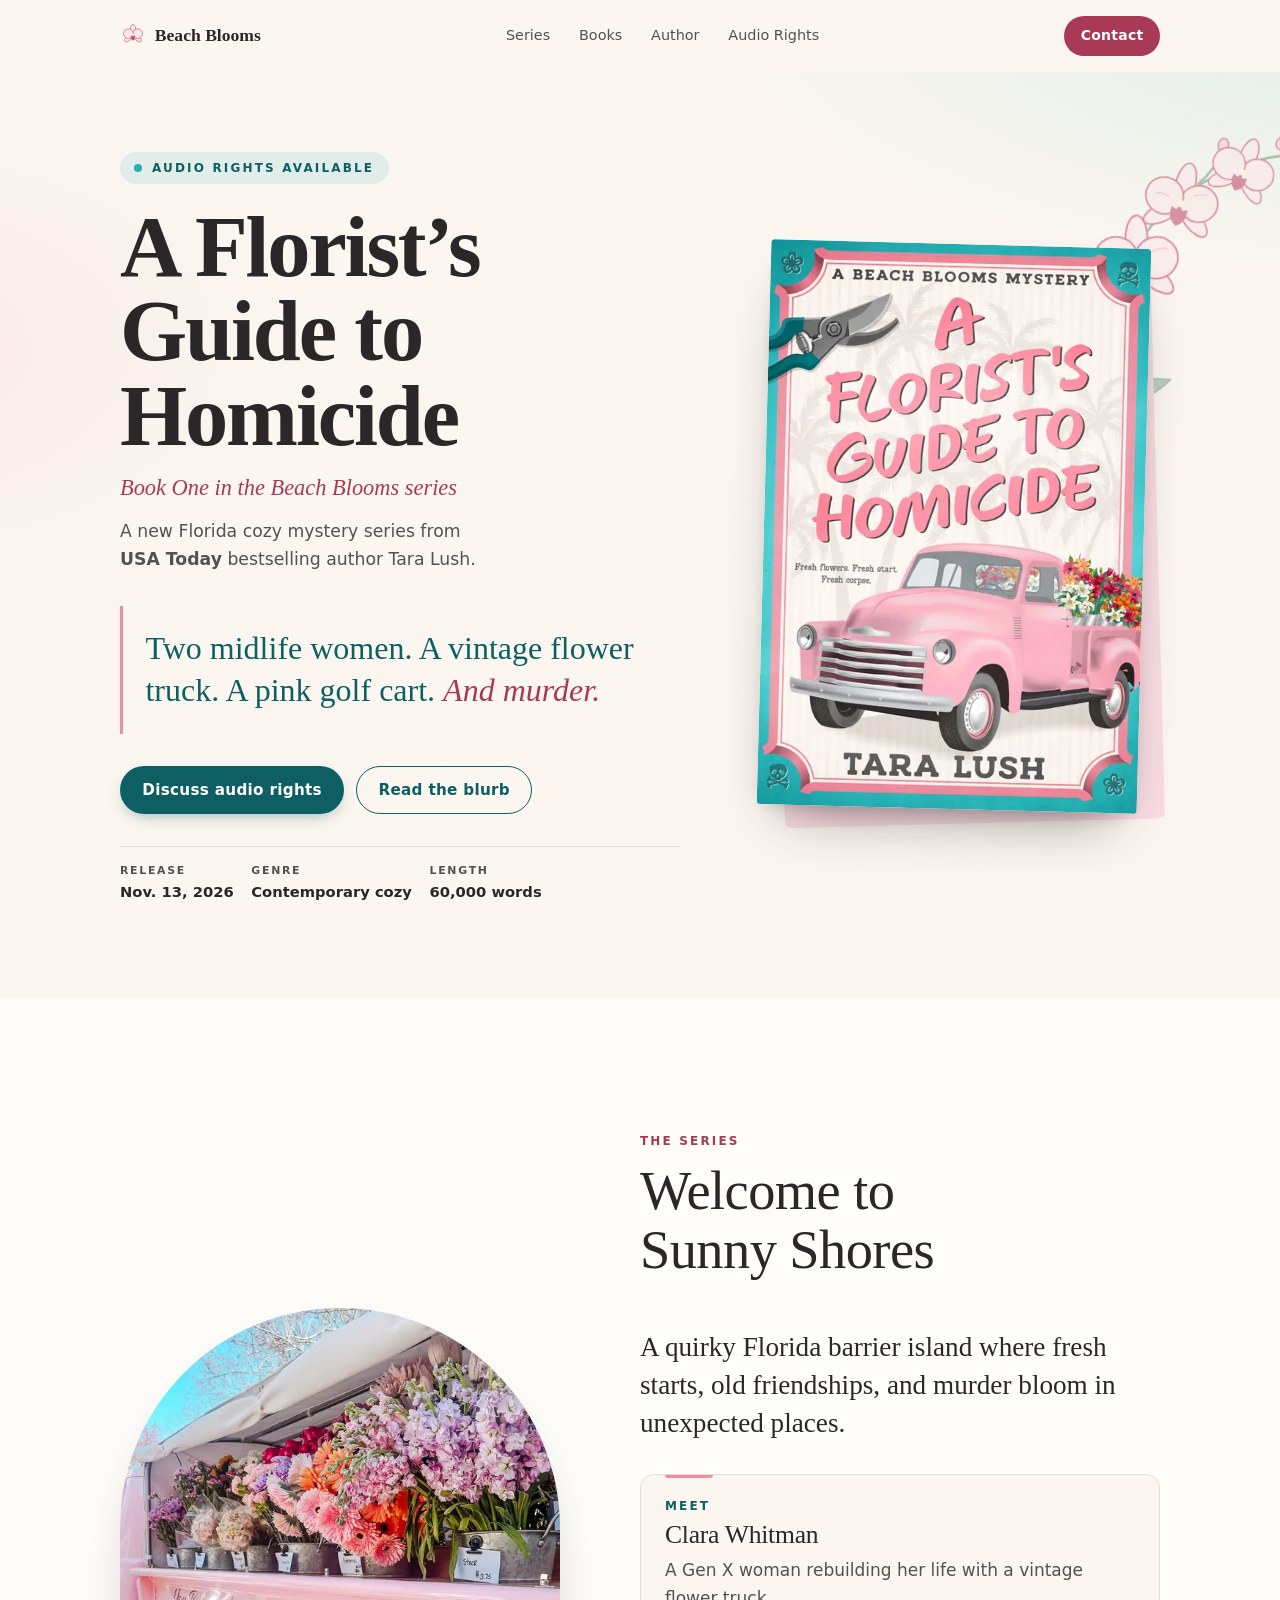
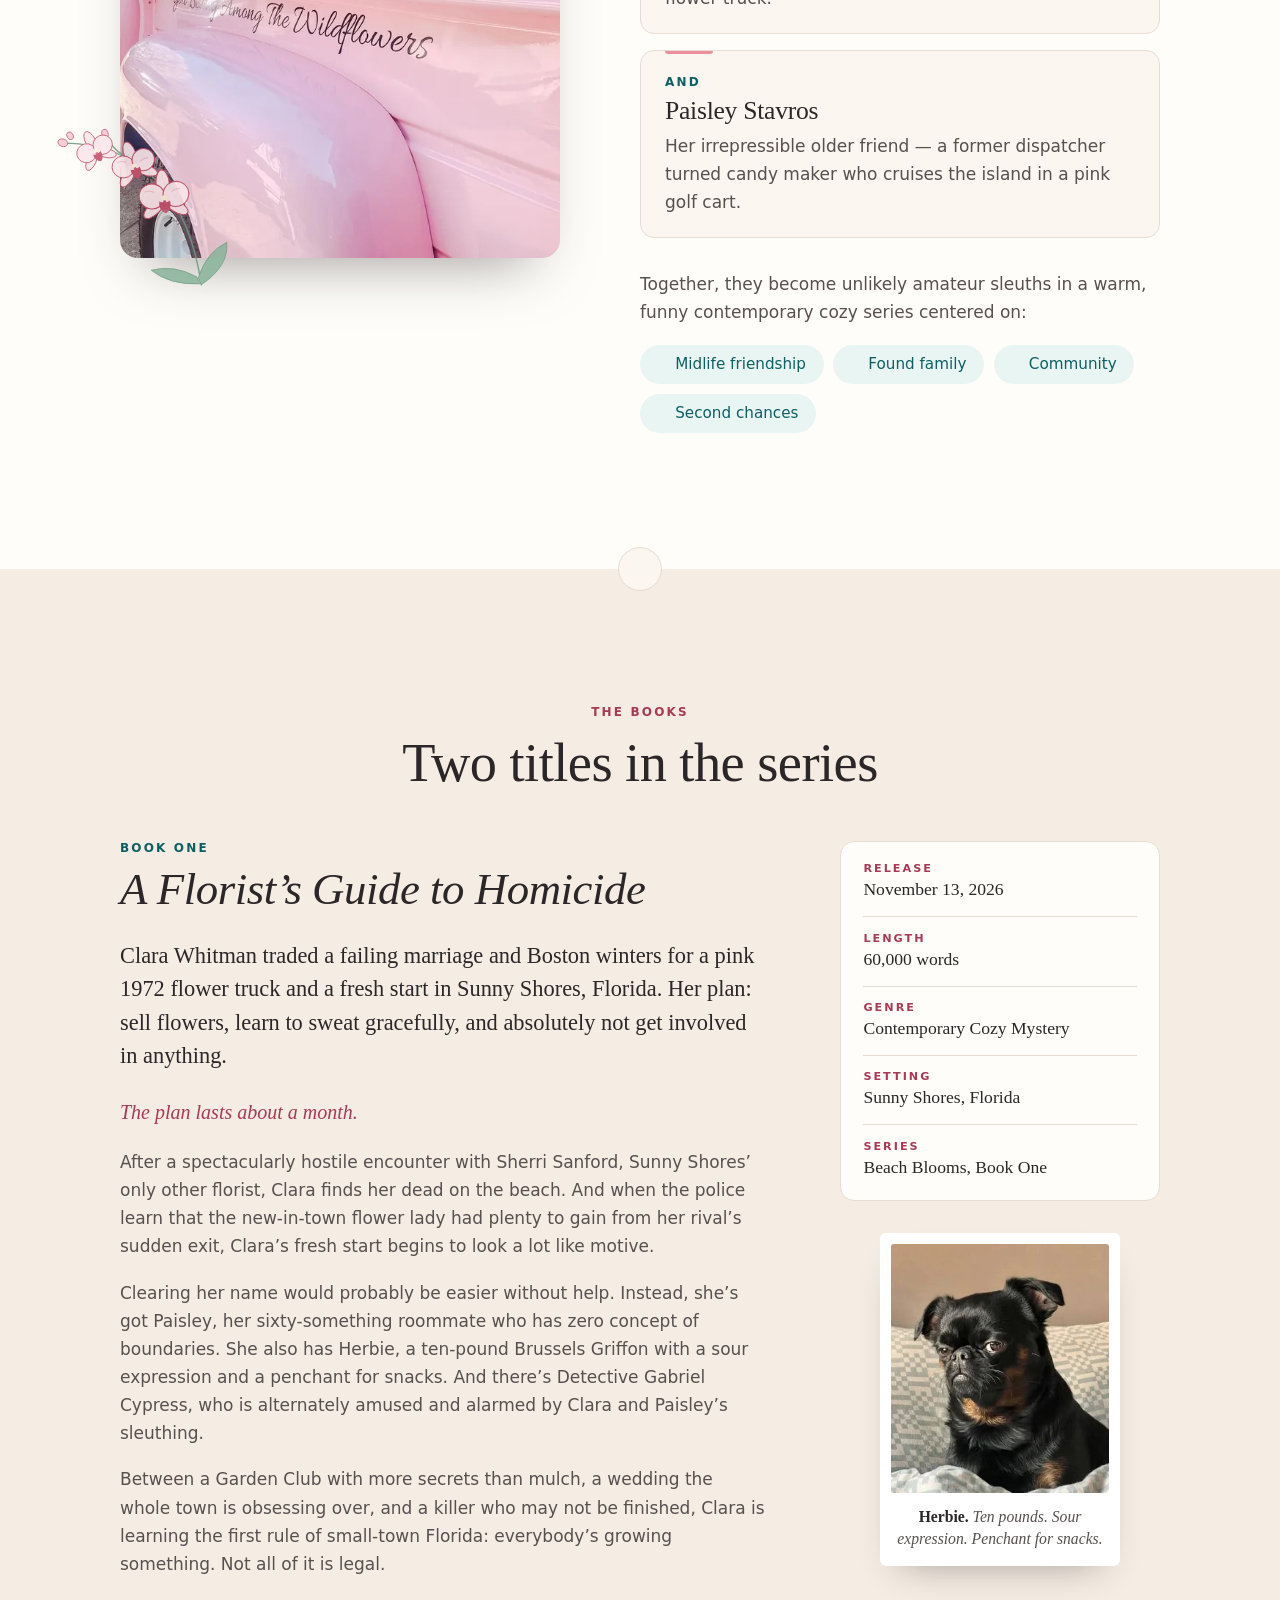
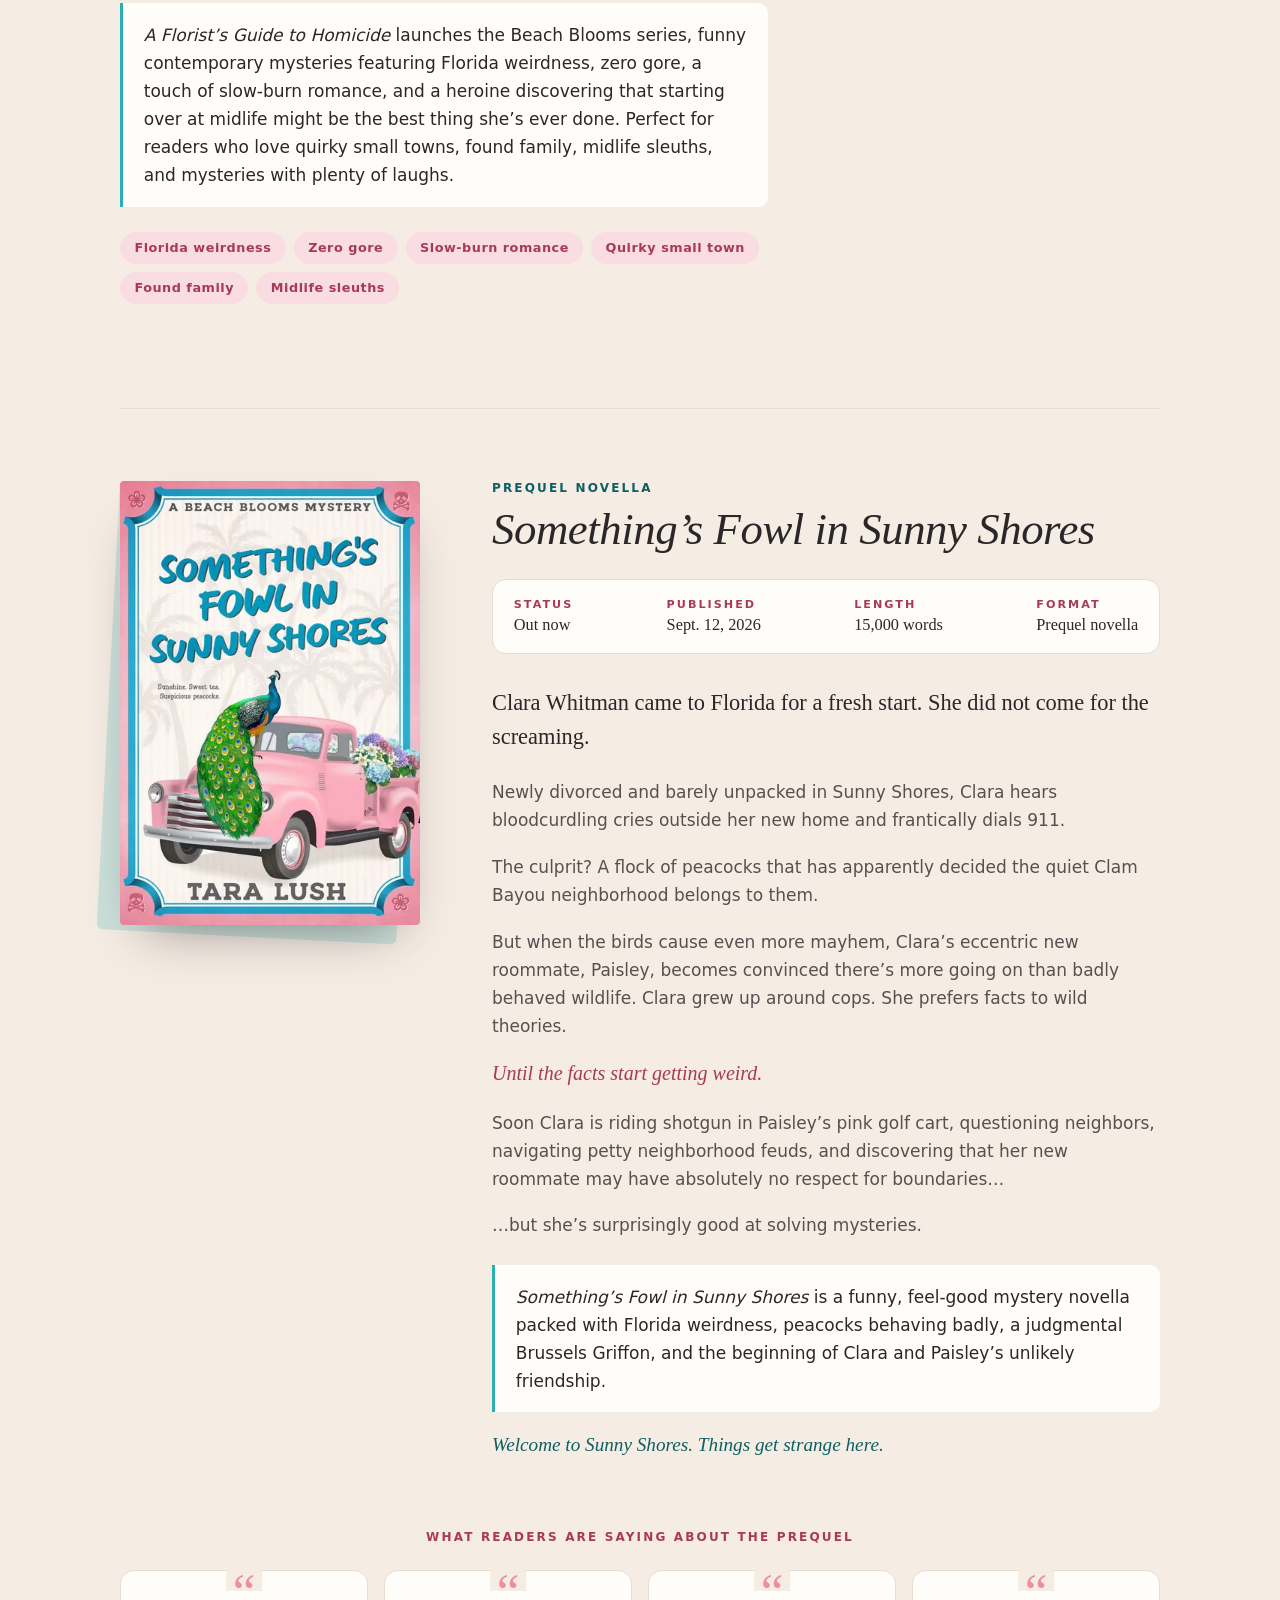
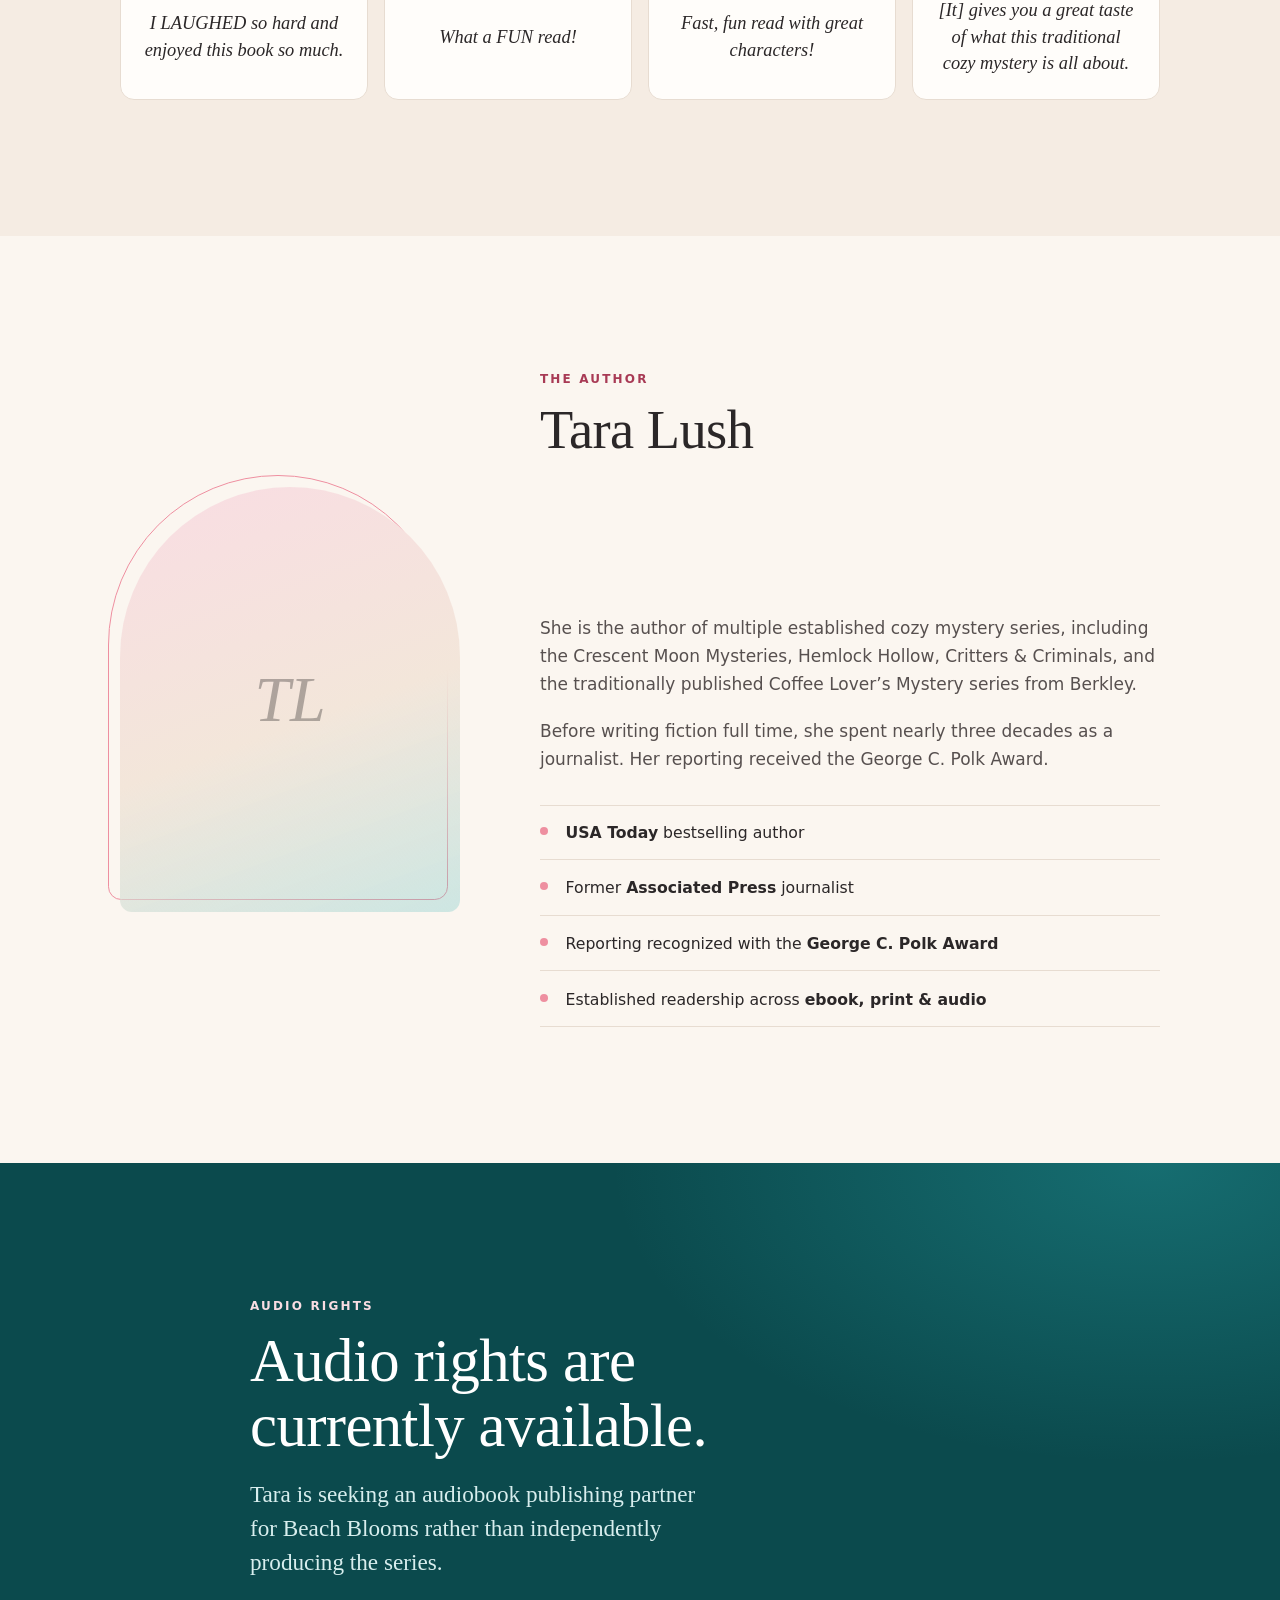
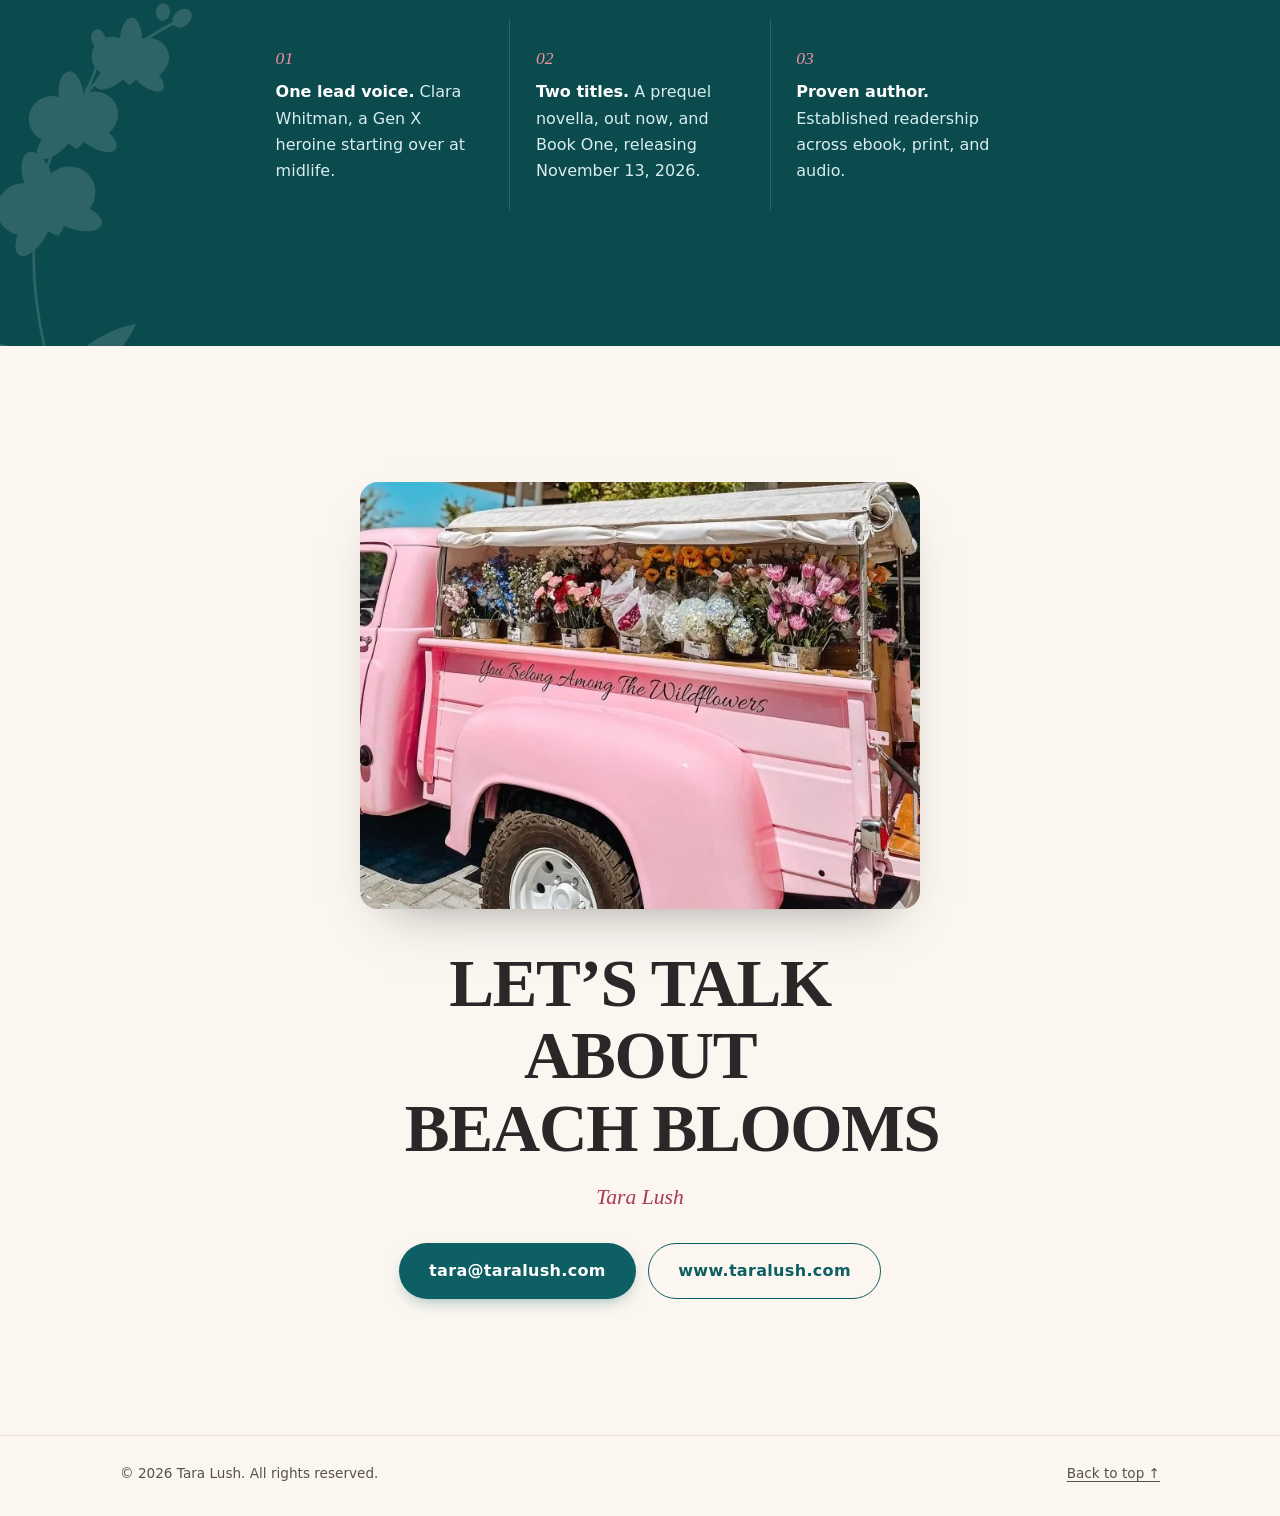
==== index.html @ 24b314d3 "Add files via upload" ====
<!doctype html>
<html lang="en">
<head>
  <meta charset="utf-8">
  <meta name="viewport" content="width=device-width, initial-scale=1">
  <title>Beach Blooms — Audio Rights | Tara Lush</title>
  <meta name="description" content="A Florist's Guide to Homicide, Book One in the Beach Blooms series — a new Florida cozy mystery series from USA Today bestselling author Tara Lush. Audio rights available.">
  <meta name="theme-color" content="#FBF6F0">

  <!-- =========================================================
       OPEN GRAPH / SOCIAL PREVIEW
       This controls how the link looks when texted or emailed.
       >>> REPLACE "https://taralush.github.io/beach-blooms/"
           below with the real published URL (keep the trailing slash).
           og:image MUST be a full absolute URL to work in iMessage,
           Slack, LinkedIn, Gmail, etc.
       ========================================================= -->
  <link rel="canonical" href="https://taralush.github.io/beach-blooms/">
  <meta property="og:type" content="website">
  <meta property="og:site_name" content="Tara Lush">
  <meta property="og:title" content="Beach Blooms — Audio Rights Available">
  <meta property="og:description" content="Two midlife women. A vintage flower truck. A pink golf cart. And murder. A new Florida cozy mystery series from USA Today bestselling author Tara Lush.">
  <meta property="og:url" content="https://taralush.github.io/beach-blooms/">
  <meta property="og:image" content="https://taralush.github.io/beach-blooms/og-image.jpg">
  <meta property="og:image:width" content="1200">
  <meta property="og:image:height" content="630">
  <meta property="og:image:alt" content="Cover of A Florist's Guide to Homicide by Tara Lush, with the words Audio Rights Available">
  <meta name="twitter:card" content="summary_large_image">
  <meta name="twitter:title" content="Beach Blooms — Audio Rights Available">
  <meta name="twitter:description" content="Two midlife women. A vintage flower truck. A pink golf cart. And murder.">
  <meta name="twitter:image" content="https://taralush.github.io/beach-blooms/og-image.jpg">

  <!-- =========================================================
       FAVICONS (placeholders — swap files at the same paths)
       ========================================================= -->
  <link rel="icon" href="favicon.svg" type="image/svg+xml">
  <link rel="icon" href="favicon-32.png" sizes="32x32" type="image/png">
  <link rel="apple-touch-icon" href="apple-touch-icon.png">

  <!-- Self-hosted fonts (Fraunces + DM Sans, SIL Open Font License). No third-party requests. -->
  <link rel="preload" href="fraunces.woff2" as="font" type="font/woff2" crossorigin>
  <link rel="preload" href="dm-sans.woff2" as="font" type="font/woff2" crossorigin>
  <link rel="stylesheet" href="styles.css">
</head>
<body>
  <a class="skip-link" href="#main">Skip to content</a>

  <!-- ================= STICKY HEADER + CONTACT BUTTON ================= -->
  <header class="site-header" id="top">
    <div class="wrap header-inner">
      <a class="wordmark" href="#top" aria-label="Beach Blooms, back to top">
        <img src="orchid-bloom.svg" alt="" width="26" height="26">
        <span>Beach Blooms</span>
      </a>
      <nav class="header-nav" aria-label="Sections">
        <a href="#series">Series</a>
        <a href="#books">Books</a>
        <a href="#author">Author</a>
        <a href="#rights">Audio Rights</a>
      </nav>
      <a class="btn btn-contact" href="#contact">Contact</a>
    </div>
  </header>

  <main id="main">

    <!-- ================================ HERO ================================ -->
    <section class="hero" aria-labelledby="hero-title">
      <!-- DECORATIVE: orchid spray. Swap: orchid-spray.svg -->
      <img class="deco deco-hero-orchid" src="orchid-spray.svg" alt="" width="240" height="320">

      <div class="wrap hero-grid">
        <div class="hero-copy">
          <p class="eyebrow"><span class="dot" aria-hidden="true"></span> Audio rights available</p>
          <h1 id="hero-title" class="hero-title">A Florist’s Guide to Homicide</h1>
          <p class="hero-sub">Book One in the Beach Blooms series</p>
          <p class="hero-lede">A new Florida cozy mystery series from <strong>USA Today</strong> bestselling author Tara&nbsp;Lush.</p>

          <blockquote class="hook">
            <p>Two midlife women. A vintage flower truck. A pink golf cart. <span>And murder.</span></p>
          </blockquote>

          <div class="hero-actions">
            <a class="btn btn-primary" href="#contact">Discuss audio rights</a>
            <a class="btn btn-ghost" href="#books">Read the blurb</a>
          </div>

          <ul class="facts" aria-label="At a glance">
            <li><span>Release</span> Nov. 13, 2026</li>
            <li><span>Genre</span> Contemporary cozy</li>
            <li><span>Length</span> 60,000 words</li>
          </ul>
        </div>

        <div class="hero-art">
          <!-- =====================================================
               BOOK ONE COVER
               Files: cover-480/800/1100 (.webp + .jpg).
               To update, replace them with the same names.
               ===================================================== -->
          <figure class="cover">
            <picture>
              <source type="image/webp"
                      srcset="cover-480.webp 480w, cover-800.webp 800w, cover-1100.webp 1100w"
                      sizes="(min-width: 960px) 380px, 72vw">
              <img src="cover-800.jpg"
                   srcset="cover-480.jpg 480w, cover-800.jpg 800w, cover-1100.jpg 1100w"
                   sizes="(min-width: 960px) 380px, 72vw"
                   width="800" height="1189"
                   alt="Cover of A Florist’s Guide to Homicide, A Beach Blooms Mystery, by Tara Lush: a pink vintage pickup truck filled with lilies under palm trees."
                   fetchpriority="high">
            </picture>
          </figure>
        </div>
      </div>
    </section>

    <!-- ============================= THE SERIES ============================= -->
    <section class="section series" id="series" aria-labelledby="series-title">
      <div class="wrap series-grid">
        <!-- =====================================================
             FEATURED PHOTO: the pink flower truck (most prominent motif)
             Files: truck-blooms-600/1000 (.webp + .jpg)
             ===================================================== -->
        <figure class="series-photo reveal">
          <img class="deco deco-series-orchid" src="orchid-spray.svg" alt="" width="240" height="320" loading="lazy">
          <picture>
            <source type="image/webp" srcset="truck-blooms-600.webp 600w, truck-blooms-1000.webp 1000w" sizes="(min-width: 960px) 460px, 90vw">
            <img src="truck-blooms-600.jpg"
                 srcset="truck-blooms-600.jpg 600w, truck-blooms-1000.jpg 1000w"
                 sizes="(min-width: 960px) 460px, 90vw"
                 width="600" height="750" loading="lazy" decoding="async"
                 alt="Buckets of gerberas, stock and carnations in the bed of a glossy pink vintage flower truck.">
          </picture>
        </figure>

        <div class="series-copy">
          <header class="section-head left">
            <p class="kicker">The Series</p>
            <h2 id="series-title">Welcome to Sunny Shores</h2>
          </header>

          <p class="lead reveal">A quirky Florida barrier island where fresh starts, old friendships, and murder bloom in unexpected places.</p>

          <div class="duo">
            <article class="card reveal">
              <p class="card-tag">Meet</p>
              <h3>Clara Whitman</h3>
              <p>A Gen X woman rebuilding her life with a vintage flower truck.</p>
            </article>
            <article class="card reveal">
              <p class="card-tag">And</p>
              <h3>Paisley Stavros</h3>
              <p>Her irrepressible older friend — a former dispatcher turned candy maker who cruises the island in a pink golf cart.</p>
            </article>
          </div>

          <p class="reveal muted">Together, they become unlikely amateur sleuths in a warm, funny contemporary cozy series centered on:</p>
          <ul class="pillars reveal">
            <li>Midlife friendship</li>
            <li>Found family</li>
            <li>Community</li>
            <li>Second chances</li>
          </ul>
        </div>
      </div>
    </section>

    <!-- ============================== THE BOOKS ============================= -->
    <section class="section books" id="books" aria-labelledby="books-title">
      <div class="wrap">
        <header class="section-head">
          <img class="section-icon" src="orchid-bloom.svg" alt="" width="40" height="40">
          <p class="kicker">The Books</p>
          <h2 id="books-title">Two titles in the series</h2>
        </header>

        <!-- ---------- BOOK ONE ---------- -->
        <article class="book-one" aria-labelledby="book1-title">
          <div class="blurb">
            <p class="book-label">Book One</p>
            <h3 id="book1-title" class="book-title"><cite>A Florist’s Guide to Homicide</cite></h3>

            <div class="blurb-text reveal">
              <p class="blurb-open">Clara Whitman traded a failing marriage and Boston winters for a pink 1972 flower truck and a fresh start in Sunny Shores, Florida. Her plan: sell flowers, learn to sweat gracefully, and absolutely not get involved in anything.</p>
              <p class="beat">The plan lasts about a month.</p>
              <p>After a spectacularly hostile encounter with Sherri Sanford, Sunny Shores’ only other florist, Clara finds her dead on the beach. And when the police learn that the new-in-town flower lady had plenty to gain from her rival’s sudden exit, Clara’s fresh start begins to look a lot like motive.</p>
              <p>Clearing her name would probably be easier without help. Instead, she’s got Paisley, her sixty-something roommate who has zero concept of boundaries. She also has Herbie, a ten-pound Brussels Griffon with a sour expression and a penchant for snacks. And there’s Detective Gabriel Cypress, who is alternately amused and alarmed by Clara and Paisley’s sleuthing.</p>
              <p>Between a Garden Club with more secrets than mulch, a wedding the whole town is obsessing over, and a killer who may not be finished, Clara is learning the first rule of small-town Florida: everybody’s growing something. Not all of it is legal.</p>
              <p class="blurb-close"><cite>A Florist’s Guide to Homicide</cite> launches the Beach Blooms series, funny contemporary mysteries featuring Florida weirdness, zero gore, a touch of slow-burn romance, and a heroine discovering that starting over at midlife might be the best thing she’s ever done. Perfect for readers who love quirky small towns, found family, midlife sleuths, and mysteries with plenty of laughs.</p>
            </div>

            <ul class="chips reveal" aria-label="Reader appeal">
              <li>Florida weirdness</li><li>Zero gore</li><li>Slow-burn romance</li><li>Quirky small town</li><li>Found family</li><li>Midlife sleuths</li>
            </ul>
          </div>

          <aside class="book-aside">
            <dl class="specs reveal">
              <div><dt>Release</dt><dd>November 13, 2026</dd></div>
              <div><dt>Length</dt><dd>60,000 words</dd></div>
              <div><dt>Genre</dt><dd>Contemporary Cozy Mystery</dd></div>
              <div><dt>Setting</dt><dd>Sunny Shores, Florida</dd></div>
              <div><dt>Series</dt><dd>Beach Blooms, Book One</dd></div>
            </dl>

            <!-- =====================================================
                 CAMEO PHOTO: Herbie, the judgmental Brussels griffon
                 File: herbie-382 (.webp + .jpg)
                 ===================================================== -->
            <figure class="herbie reveal">
              <picture>
                <source type="image/webp" srcset="herbie-382.webp">
                <img src="herbie-382.jpg" width="382" height="437" loading="lazy" decoding="async"
                     alt="A black-and-tan Brussels griffon giving the camera a deeply unimpressed side-eye.">
              </picture>
              <figcaption><strong>Herbie.</strong> Ten pounds. Sour expression. Penchant for snacks.</figcaption>
            </figure>
          </aside>
        </article>

        <!-- ---------- PREQUEL NOVELLA ---------- -->
        <article class="prequel" aria-labelledby="prequel-title">
          <!-- =====================================================
               PREQUEL COVER
               Files: prequel-cover-400/700 (.webp + .jpg)
               ===================================================== -->
          <figure class="prequel-cover reveal">
            <picture>
              <source type="image/webp" srcset="prequel-cover-400.webp 400w, prequel-cover-700.webp 700w" sizes="(min-width: 960px) 300px, 60vw">
              <img src="prequel-cover-400.jpg"
                   srcset="prequel-cover-400.jpg 400w, prequel-cover-700.jpg 700w"
                   sizes="(min-width: 960px) 300px, 60vw"
                   width="400" height="592" loading="lazy" decoding="async"
                   alt="Cover of Something’s Fowl in Sunny Shores, A Beach Blooms Mystery, by Tara Lush: a peacock perched on the hood of a pink vintage flower truck.">
            </picture>
          </figure>

          <div class="prequel-copy">
            <p class="book-label">Prequel Novella</p>
            <h3 id="prequel-title" class="book-title"><cite>Something’s Fowl in Sunny Shores</cite></h3>

            <dl class="specs mini reveal">
              <div><dt>Status</dt><dd>Out now</dd></div>
              <div><dt>Published</dt><dd>Sept. 12, 2026</dd></div>
              <div><dt>Length</dt><dd>15,000 words</dd></div>
              <div><dt>Format</dt><dd>Prequel novella</dd></div>
            </dl>

            <div class="blurb-text reveal">
              <p class="blurb-open">Clara Whitman came to Florida for a fresh start. She did not come for the screaming.</p>
              <p>Newly divorced and barely unpacked in Sunny Shores, Clara hears bloodcurdling cries outside her new home and frantically dials 911.</p>
              <p>The culprit? A flock of peacocks that has apparently decided the quiet Clam Bayou neighborhood belongs to them.</p>
              <p>But when the birds cause even more mayhem, Clara’s eccentric new roommate, Paisley, becomes convinced there’s more going on than badly behaved wildlife. Clara grew up around cops. She prefers facts to wild theories.</p>
              <p class="beat">Until the facts start getting weird.</p>
              <p>Soon Clara is riding shotgun in Paisley’s pink golf cart, questioning neighbors, navigating petty neighborhood feuds, and discovering that her new roommate may have absolutely no respect for boundaries…</p>
              <p>…but she’s surprisingly good at solving mysteries.</p>
              <p class="blurb-close"><cite>Something’s Fowl in Sunny Shores</cite> is a funny, feel-good mystery novella packed with Florida weirdness, peacocks behaving badly, a judgmental Brussels Griffon, and the beginning of Clara and Paisley’s unlikely friendship.</p>
              <p class="signoff">Welcome to Sunny Shores. Things get strange here.</p>
            </div>
          </div>
        </article>

        <!-- ---------- PREQUEL READER REVIEWS ---------- -->
        <section class="reviews" aria-labelledby="reviews-title">
          <p class="kicker" id="reviews-title">What readers are saying about the prequel</p>
          <ul class="review-list">
            <li class="reveal"><blockquote><p>I LAUGHED so hard and enjoyed this book so much.</p></blockquote></li>
            <li class="reveal"><blockquote><p>What a FUN read!</p></blockquote></li>
            <li class="reveal"><blockquote><p>Fast, fun read with great characters!</p></blockquote></li>
            <li class="reveal"><blockquote><p>[It] gives you a great taste of what this traditional cozy mystery is all about.</p></blockquote></li>
          </ul>
        </section>
      </div>
    </section>

    <!-- ============================= THE AUTHOR ============================= -->
    <section class="section author" id="author" aria-labelledby="author-title">
      <div class="wrap author-grid">
        <div class="author-photo reveal">
          <!-- =====================================================
               AUTHOR PHOTO
               Replace the placeholder <div> below with:
               <img src="tara-lush.jpg" width="600" height="750"
                    alt="Author Tara Lush" loading="lazy" decoding="async">
               Recommended: 4:5 portrait, ~600×750px, under 120 KB.
               ===================================================== -->
          <div class="photo-placeholder" role="img" aria-label="Author photo coming soon">
            <span>TL</span>
          </div>
        </div>

        <div class="author-copy">
          <header class="section-head left">
            <p class="kicker">The Author</p>
            <h2 id="author-title">Tara Lush</h2>
          </header>
          <p class="lead reveal"><strong>USA Today</strong> bestselling author and former Associated Press journalist.</p>
          <p class="reveal">She is the author of multiple established cozy mystery series, including the Crescent Moon Mysteries, Hemlock Hollow, Critters &amp; Criminals, and the traditionally published Coffee Lover’s Mystery series from Berkley.</p>
          <p class="reveal">Before writing fiction full time, she spent nearly three decades as a journalist. Her reporting received the George&nbsp;C. Polk Award.</p>

          <ul class="creds reveal" aria-label="Highlights">
            <li><strong>USA Today</strong> bestselling author</li>
            <li>Former <strong>Associated Press</strong> journalist</li>
            <li>Reporting recognized with the <strong>George C. Polk Award</strong></li>
            <li>Established readership across <strong>ebook, print &amp; audio</strong></li>
          </ul>
        </div>
      </div>
    </section>

    <!-- ============================ AUDIO RIGHTS ============================ -->
    <section class="section rights" id="rights" aria-labelledby="rights-title">
      <img class="deco deco-rights-orchid" src="orchid-spray.svg" alt="" width="240" height="320" loading="lazy">
      <div class="wrap rights-inner">
        <p class="kicker light">Audio Rights</p>
        <h2 id="rights-title">Audio rights are currently available.</h2>
        <p class="rights-lede">Tara is seeking an audiobook publishing partner for Beach Blooms rather than independently producing the series.</p>

        <ul class="rights-points">
          <li><span class="num">01</span><span><strong>One lead voice.</strong> Clara Whitman, a Gen X heroine starting over at midlife.</span></li>
          <li><span class="num">02</span><span><strong>Two titles.</strong> A prequel novella, out now, and Book One, releasing November 13, 2026.</span></li>
          <li><span class="num">03</span><span><strong>Proven author.</strong> Established readership across ebook, print, and audio.</span></li>
        </ul>
      </div>
    </section>

    <!-- =============================== CONTACT ============================== -->
    <section class="section contact" id="contact" aria-labelledby="contact-title">
      <div class="wrap contact-inner">
        <!-- PHOTO: flower truck, side view. File: truck-side-698 (.webp + .jpg) -->
        <figure class="contact-photo reveal">
          <picture>
            <source type="image/webp" srcset="truck-side-698.webp">
            <img src="truck-side-698.jpg" width="698" height="532" loading="lazy" decoding="async"
                 alt="A pink vintage flower truck with a white canopy and buckets of fresh flowers along its bed.">
          </picture>
        </figure>

        <h2 id="contact-title">Let’s talk about Beach&nbsp;Blooms</h2>
        <p class="contact-name">Tara Lush</p>

        <div class="contact-actions">
          <!-- CONTACT EMAIL: change both the href and the visible text if it ever changes -->
          <a class="btn btn-primary btn-lg" href="mailto:tara@taralush.com?subject=Beach%20Blooms%20audio%20rights">tara@taralush.com</a>
          <a class="btn btn-ghost btn-lg" href="https://www.taralush.com" rel="noopener">www.taralush.com</a>
        </div>
      </div>
    </section>
  </main>

  <footer class="site-footer">
    <div class="wrap footer-inner">
      <p>© <span data-year>2026</span> Tara Lush. All rights reserved.</p>
      <a href="#top">Back to top ↑</a>
    </div>
  </footer>

  <script src="main.js" defer></script>
</body>
</html>
---- styles.css ----
/* ==========================================================================
   Beach Blooms Mysteries — Audio Rights Pitch
   Plain CSS, mobile-first. No build step.
   Palette drawn from the cover: lagoon teal, flamingo pink, cream, charcoal.
   ========================================================================== */

/* ---------- Fonts (self-hosted, SIL OFL) ---------- */
@font-face {
  font-family: "Fraunces";
  src: url("assets/fonts/fraunces.woff2") format("woff2");
  font-weight: 300 900;
  font-style: normal;
  font-display: swap;
}
@font-face {
  font-family: "Fraunces";
  src: url("assets/fonts/fraunces-italic.woff2") format("woff2");
  font-weight: 300 900;
  font-style: italic;
  font-display: swap;
}
@font-face {
  font-family: "DM Sans";
  src: url("assets/fonts/dm-sans.woff2") format("woff2");
  font-weight: 300 800;
  font-style: normal;
  font-display: swap;
}

/* ---------- Tokens ---------- */
:root {
  --cream: #FBF6F0;
  --paper: #FFFDFA;
  --shell: #F5ECE3;
  --ink: #2B2728;
  --ink-soft: #57504F;          /* 7.3:1 on cream */
  --teal: #2AAFB3;              /* decorative only */
  --teal-deep: #0D5F63;         /* 7.4:1 on cream */
  --teal-night: #0B4A4D;
  --pink: #EE8FA0;              /* decorative only */
  --pink-soft: #F9DDE3;
  --pink-deep: #A83A55;         /* 5.9:1 on cream */
  --sage: #6E9A80;
  --line: #E7DCD1;

  --serif: "Fraunces", Georgia, "Times New Roman", serif;
  --sans: "DM Sans", system-ui, -apple-system, "Segoe UI", Roboto, sans-serif;

  --wrap: 1120px;
  --gutter: clamp(1.25rem, 5vw, 2.5rem);
  --section-y: clamp(4.5rem, 11vw, 8.5rem);
  --radius: 14px;
  --header-h: 64px;
  --ease: cubic-bezier(.22, .8, .24, 1);
}

/* ---------- Base ---------- */
*, *::before, *::after { box-sizing: border-box; }
html { scroll-behavior: smooth; scroll-padding-top: calc(var(--header-h) + 12px); -webkit-text-size-adjust: 100%; }
body {
  margin: 0;
  background: var(--cream);
  color: var(--ink);
  font-family: var(--sans);
  font-size: 1.0625rem;
  line-height: 1.65;
  -webkit-font-smoothing: antialiased;
  text-rendering: optimizeLegibility;
  overflow-x: hidden;
}
img { max-width: 100%; height: auto; display: block; }
a { color: var(--teal-deep); text-underline-offset: .2em; }
a:hover { color: var(--pink-deep); }
p { margin: 0 0 1.1em; }
h1, h2, h3 { font-family: var(--serif); font-weight: 500; line-height: 1.08; margin: 0; letter-spacing: -.01em; text-wrap: balance; }
cite { font-style: italic; }
strong { font-weight: 700; }
:focus-visible { outline: 3px solid var(--teal); outline-offset: 3px; border-radius: 4px; }

.wrap { width: 100%; max-width: var(--wrap); margin: 0 auto; padding: 0 var(--gutter); }

.skip-link {
  position: absolute; left: 1rem; top: -100px; z-index: 100;
  background: var(--ink); color: #fff; padding: .6rem 1rem; border-radius: 8px;
}
.skip-link:focus { top: 1rem; color: #fff; }

/* ---------- Buttons ---------- */
.btn {
  display: inline-flex; align-items: center; justify-content: center; gap: .4em;
  min-height: 48px; padding: .75em 1.4em;
  font: 600 .95rem/1.2 var(--sans); letter-spacing: .02em;
  border-radius: 999px; text-decoration: none; border: 1.5px solid transparent;
  transition: transform .25s var(--ease), background-color .25s, color .25s, box-shadow .25s;
}
.btn:hover { transform: translateY(-2px); }
.btn-primary { background: var(--teal-deep); color: #fff; box-shadow: 0 6px 18px -8px rgba(13, 95, 99, .6); }
.btn-primary:hover { background: var(--teal-night); color: #fff; }
.btn-ghost { background: transparent; color: var(--teal-deep); border-color: currentColor; }
.btn-ghost:hover { background: var(--teal-deep); color: #fff; border-color: var(--teal-deep); }
.btn-lg { min-height: 56px; padding: .9em 1.8em; font-size: 1rem; }
.btn-contact { min-height: 40px; padding: .5em 1.1em; background: var(--pink-deep); color: #fff; font-size: .875rem; }
.btn-contact:hover { background: #8E2F47; color: #fff; }

/* ---------- Header (sticky, holds the always-visible Contact button) ---------- */
.site-header {
  position: sticky; top: 0; z-index: 50;
  height: var(--header-h);
  background: rgba(251, 246, 240, .86);
  backdrop-filter: saturate(1.4) blur(10px);
  -webkit-backdrop-filter: saturate(1.4) blur(10px);
  border-bottom: 1px solid transparent;
  transition: border-color .3s, box-shadow .3s;
}
.site-header.is-scrolled { border-bottom-color: var(--line); box-shadow: 0 6px 24px -18px rgba(43, 39, 40, .4); }
.header-inner { height: 100%; display: flex; align-items: center; justify-content: space-between; gap: 1rem; }
.wordmark { display: inline-flex; align-items: center; gap: .55rem; text-decoration: none; color: var(--ink); font-family: var(--serif); font-size: 1.1rem; font-weight: 600; white-space: nowrap; }
.header-nav { display: none; gap: 1.8rem; }
.header-nav a { color: var(--ink-soft); text-decoration: none; font-size: .9rem; font-weight: 500; position: relative; }
.header-nav a::after { content: ""; position: absolute; left: 0; right: 0; bottom: -4px; height: 1.5px; background: var(--pink); transform: scaleX(0); transform-origin: left; transition: transform .3s var(--ease); }
.header-nav a:hover { color: var(--ink); }
.header-nav a:hover::after { transform: scaleX(1); }

/* ---------- Shared type ---------- */
.kicker, .eyebrow, .card-tag {
  font: 700 .75rem/1.2 var(--sans); letter-spacing: .18em; text-transform: uppercase;
  color: var(--pink-deep); margin: 0 0 .9rem;
}
.kicker.light { color: var(--pink-soft); }
.section { padding: var(--section-y) 0; position: relative; }
.section-head { text-align: center; margin-bottom: clamp(2rem, 5vw, 3rem); }
.section-head.left { text-align: left; }
.section-head h2 { font-size: clamp(2.1rem, 6vw, 3.4rem); }
.section-icon { width: 40px; height: 40px; margin: 0 auto 1rem; }
.lead { font-family: var(--serif); font-size: clamp(1.3rem, 3.4vw, 1.7rem); line-height: 1.4; font-weight: 400; color: var(--ink); }
.lead strong { font-weight: 600; }

/* ---------- Hero ---------- */
.hero {
  position: relative; overflow: hidden;
  padding: clamp(2.5rem, 7vw, 5rem) 0 clamp(4rem, 9vw, 6rem);
  background:
    radial-gradient(1200px 500px at 110% -10%, rgba(42, 175, 179, .14), transparent 60%),
    radial-gradient(700px 400px at -10% 30%, rgba(238, 143, 160, .12), transparent 60%),
    var(--cream);
}
.hero-grid { display: grid; gap: 2.75rem; position: relative; z-index: 2; }
.eyebrow { display: inline-flex; align-items: center; gap: .6rem; color: var(--teal-deep); background: rgba(42, 175, 179, .12); padding: .55rem .9rem; border-radius: 999px; }
.dot { width: 8px; height: 8px; border-radius: 50%; background: var(--teal); box-shadow: 0 0 0 0 rgba(42, 175, 179, .6); animation: pulse 2.6s infinite; }
@keyframes pulse { 70% { box-shadow: 0 0 0 10px rgba(42, 175, 179, 0); } 100% { box-shadow: 0 0 0 0 rgba(42, 175, 179, 0); } }

.hero-title {
  font-size: clamp(2.6rem, 10.5vw, 5.4rem);
  font-weight: 600; line-height: .98; letter-spacing: -.025em;
  margin: .4rem 0 .9rem; color: var(--ink);
}
.hero-sub { font: italic 400 clamp(1.15rem, 3vw, 1.4rem)/1.3 var(--serif); color: var(--pink-deep); margin-bottom: .9rem; }
.hero-lede { font-size: 1.08rem; color: var(--ink-soft); max-width: 34ch; }

.hook {
  margin: 2rem 0; padding: 1.4rem 0 1.4rem 1.4rem;
  border-left: 3px solid var(--pink);
}
.hook p { margin: 0; font: 400 clamp(1.4rem, 4.6vw, 2rem)/1.3 var(--serif); color: var(--teal-deep); }
.hook span { font-style: italic; color: var(--pink-deep); white-space: nowrap; }

.hero-actions { display: flex; flex-wrap: wrap; gap: .75rem; margin-bottom: 2rem; }
.facts { list-style: none; margin: 0; padding: 1.1rem 0 0; border-top: 1px solid var(--line); display: grid; grid-template-columns: repeat(3, auto); gap: .5rem 1.1rem; justify-content: start; }
.facts li { font-size: .92rem; font-weight: 600; color: var(--ink); line-height: 1.3; }
.facts span { display: block; font-size: .68rem; letter-spacing: .16em; text-transform: uppercase; color: var(--ink-soft); font-weight: 700; margin-bottom: .25rem; }

.hero-art { display: flex; justify-content: center; }
.cover {
  margin: 0; width: min(72vw, 360px); position: relative;
  transform: rotate(1.5deg);
  transition: transform .6s var(--ease);
}
.cover::before { /* soft pink offset card behind the cover */
  content: ""; position: absolute; inset: 0; transform: translate(14px, 14px) rotate(-3deg);
  background: var(--pink-soft); border-radius: 6px; z-index: -1;
}
.cover img { border-radius: 4px; box-shadow: 0 30px 60px -28px rgba(43, 39, 40, .55), 0 10px 20px -12px rgba(43, 39, 40, .3); }
.cover:hover { transform: rotate(0deg) translateY(-4px); }

.deco { position: absolute; pointer-events: none; z-index: 1; }
.deco-hero-orchid { display: none; width: 170px; right: -40px; top: 60px; opacity: .55; transform: rotate(8deg); }

/* ---------- Series ---------- */
.series { background: var(--paper); }
.series-grid { display: grid; gap: 3rem; align-items: center; }
.series-photo { margin: 0; position: relative; max-width: 460px; width: 100%; justify-self: center; }
.series-photo img:not(.deco) { width: 100%; border-radius: 220px 220px 18px 18px; box-shadow: 0 30px 60px -30px rgba(43, 39, 40, .5); position: relative; z-index: 2; }
.deco-series-orchid { width: 150px; left: -54px; bottom: -40px; z-index: 3; opacity: .9; transform: rotate(-14deg) scaleX(-1); }
.series-copy .lead { margin-bottom: 2rem; }
.duo { display: grid; gap: 1rem; margin-bottom: 2rem; }
.card {
  background: var(--cream); border: 1px solid var(--line); border-radius: var(--radius);
  padding: 1.5rem 1.5rem 1.3rem; position: relative; overflow: hidden;
}
.card::after { content: ""; position: absolute; top: 0; left: 1.5rem; width: 48px; height: 3px; background: var(--pink); border-radius: 0 0 3px 3px; }
.card h3 { font-size: 1.6rem; margin-bottom: .5rem; }
.card p:last-child { margin: 0; color: var(--ink-soft); }
.card-tag { margin-bottom: .45rem; color: var(--teal-deep); }
.muted { color: var(--ink-soft); }
.pillars { list-style: none; padding: 0; margin: 0; display: flex; flex-wrap: wrap; gap: .6rem; }
.pillars li {
  font: 500 .95rem/1 var(--sans); color: var(--teal-deep);
  padding: .75rem 1.1rem .75rem 2.2rem; border-radius: 999px; background: rgba(42, 175, 179, .1);
  background-image: url("assets/illustrations/orchid-bloom.svg"); background-repeat: no-repeat; background-size: 18px; background-position: .75rem center;
}

/* ---------- Books ---------- */
.books { background: var(--shell); }
.books::before { /* orchid section divider */
  content: ""; position: absolute; top: 0; left: 50%; width: 44px; height: 44px; transform: translate(-50%, -50%);
  background: var(--cream) url("assets/illustrations/orchid-bloom.svg") center / 30px no-repeat; border-radius: 50%; border: 1px solid var(--line);
}
.books .section-icon { display: none; }
.book-label { font: 700 .75rem/1.2 var(--sans); letter-spacing: .18em; text-transform: uppercase; color: var(--teal-deep); margin: 0 0 .6rem; }
.book-title { font-size: clamp(1.9rem, 5.5vw, 2.8rem); margin-bottom: 1.6rem; }
.book-title cite { font-weight: 500; }
.blurb-text { max-width: 62ch; }
.blurb-text p { color: var(--ink-soft); }
.blurb-text .blurb-open { font: 400 clamp(1.2rem, 3vw, 1.4rem)/1.5 var(--serif); color: var(--ink); }
.blurb-text .beat { font: italic 500 1.25rem/1.4 var(--serif); color: var(--pink-deep); }
.blurb-text .blurb-close { background: var(--paper); border-left: 3px solid var(--teal); padding: 1.1rem 1.3rem; border-radius: 0 10px 10px 0; color: var(--ink); margin-top: 1.6rem; }
.blurb-text .signoff { font: italic 500 1.2rem/1.4 var(--serif); color: var(--teal-deep); margin: 1.2rem 0 0; }
.chips { list-style: none; padding: 0; margin: 1.6rem 0 0; display: flex; flex-wrap: wrap; gap: .5rem; }
.chips li { font: 600 .8rem/1 var(--sans); letter-spacing: .04em; color: var(--pink-deep); background: var(--pink-soft); padding: .6rem .9rem; border-radius: 999px; }

.book-one { display: grid; gap: 2.5rem; }
.book-aside { display: grid; gap: 2rem; align-content: start; }
.specs { margin: 0; background: var(--paper); border-radius: var(--radius); border: 1px solid var(--line); padding: .4rem 1.4rem; }
.specs div { display: grid; grid-template-columns: 1fr; gap: .15rem; padding: .9rem 0; border-bottom: 1px solid var(--line); }
.specs div:last-child { border-bottom: 0; }
.specs dt { font: 700 .7rem/1.2 var(--sans); letter-spacing: .18em; text-transform: uppercase; color: var(--pink-deep); }
.specs dd { margin: 0; font: 500 1.1rem/1.35 var(--serif); color: var(--ink); }

.herbie { margin: 0 auto; width: 100%; max-width: 260px; background: #fff; padding: .7rem .7rem 1rem; border-radius: 6px; box-shadow: 0 18px 36px -22px rgba(43, 39, 40, .45); transform: rotate(-2.5deg); transition: transform .5s var(--ease); }
.herbie:hover { transform: rotate(0deg) translateY(-3px); }
.herbie img { width: 100%; border-radius: 3px; }
.herbie figcaption { margin-top: .8rem; font: italic 400 .98rem/1.4 var(--serif); color: var(--ink-soft); text-align: center; }
.herbie figcaption strong { font-style: normal; font-weight: 600; color: var(--ink); }

.prequel { display: grid; gap: 2.5rem; margin-top: clamp(4rem, 9vw, 6.5rem); padding-top: clamp(3rem, 7vw, 4.5rem); border-top: 1px solid var(--line); }
.prequel-cover { margin: 0 auto; width: min(60vw, 280px); position: relative; transform: rotate(-1.5deg); }
.prequel-cover::before { content: ""; position: absolute; inset: 0; transform: translate(-12px, 12px) rotate(3deg); background: rgba(42, 175, 179, .2); border-radius: 6px; z-index: -1; }
.prequel-cover img { border-radius: 4px; box-shadow: 0 26px 50px -26px rgba(43, 39, 40, .55); }

/* ---------- Author ---------- */
.author-grid { display: grid; gap: 2.5rem; align-items: center; }
.author-photo { max-width: 340px; width: 100%; margin: 0 auto; position: relative; }
.author-photo::before { content: ""; position: absolute; inset: -12px 12px 12px -12px; border: 1.5px solid var(--pink); border-radius: 180px 180px 14px 14px; }
.author-photo img, .photo-placeholder { border-radius: 170px 170px 12px 12px; aspect-ratio: 4 / 5; width: 100%; object-fit: cover; position: relative; }
.photo-placeholder {
  display: grid; place-items: center;
  background: linear-gradient(160deg, var(--pink-soft), #F3E6DA 55%, rgba(42, 175, 179, .22));
}
.photo-placeholder span { font: italic 500 4rem/1 var(--serif); color: rgba(43, 39, 40, .35); }
.author-copy p:not(.kicker) { color: var(--ink-soft); }
.author-copy p.lead { color: var(--ink); }
.creds { list-style: none; padding: 0; margin: 2rem 0 0; display: grid; gap: .1rem; border-top: 1px solid var(--line); }
.creds li { padding: .85rem 0 .85rem 1.6rem; border-bottom: 1px solid var(--line); position: relative; font-size: .98rem; }
.creds li::before { content: ""; position: absolute; left: 0; top: 1.3rem; width: 8px; height: 8px; border-radius: 50%; background: var(--pink); }

/* ---------- Audio Rights ---------- */
.rights { background: var(--teal-night); color: #F2FAFA; overflow: hidden; }
.rights::before { content: ""; position: absolute; inset: 0; background: radial-gradient(900px 500px at 90% 0%, rgba(42, 175, 179, .35), transparent 60%); }
.rights-inner { position: relative; z-index: 2; max-width: 860px; }
.rights h2 { font-size: clamp(2.2rem, 7vw, 3.8rem); color: #fff; margin-bottom: 1.2rem; }
.rights-lede { font: 400 clamp(1.15rem, 3vw, 1.45rem)/1.45 var(--serif); color: #D8EEEE; max-width: 40ch; margin-bottom: 2.5rem; }
.rights-points { list-style: none; margin: 0; padding: 0; display: grid; gap: 1px; background: rgba(255, 255, 255, .14); border-radius: var(--radius); overflow: hidden; }
.rights-points li { display: flex; gap: 1rem; padding: 1.3rem 1.4rem; background: var(--teal-night); color: #D8EEEE; font-size: 1rem; }
.rights-points strong { color: #fff; }
.num { font: italic 500 1.1rem/1.5 var(--serif); color: var(--pink); flex: none; }
.deco-rights-orchid { width: 220px; left: -60px; bottom: -40px; opacity: .12; filter: grayscale(1) brightness(3); transform: rotate(-12deg); }

/* ---------- Contact ---------- */
.contact { text-align: center; background: var(--cream); }
.contact-photo { margin: 0 auto 2.4rem; max-width: 560px; }
.contact-photo img { width: 100%; border-radius: 18px; box-shadow: 0 24px 50px -30px rgba(43, 39, 40, .5); }
.contact h2 { font-size: clamp(2.3rem, 8vw, 4.2rem); font-weight: 600; letter-spacing: -.02em; text-transform: uppercase; max-width: 14ch; margin: 0 auto 1.1rem; }
.contact-name { font: italic 400 1.35rem/1.3 var(--serif); color: var(--pink-deep); margin-bottom: 2rem; }
.contact-actions { display: flex; flex-direction: column; align-items: center; gap: .8rem; }
.contact-actions .btn { width: 100%; max-width: 380px; }
.email-text { overflow-wrap: anywhere; }

/* ---------- Footer ---------- */
.site-footer { border-top: 1px solid var(--line); padding: 1.6rem 0 2rem; font-size: .85rem; color: var(--ink-soft); }
.footer-inner { display: flex; flex-wrap: wrap; justify-content: space-between; gap: .5rem; }
.footer-inner p { margin: 0; }
.site-footer a { color: var(--ink-soft); }

/* ---------- Scroll reveal (enabled only when JS runs) ---------- */
.js .reveal { opacity: 0; transform: translateY(18px); transition: opacity .8s var(--ease), transform .8s var(--ease); }
.js .reveal.is-visible { opacity: 1; transform: none; }

/* ==========================================================================
   Tablet ≥ 640px
   ========================================================================== */
@media (min-width: 640px) {
  .duo { grid-template-columns: 1fr 1fr; }
  .contact-actions { flex-direction: row; justify-content: center; }
  .contact-actions .btn { width: auto; max-width: none; }
  .specs div { grid-template-columns: 9rem 1fr; align-items: baseline; }
  .deco-hero-orchid { display: block; width: 200px; right: -50px; top: auto; bottom: 120px; opacity: .6; }
  .rights-points { grid-template-columns: repeat(3, 1fr); }
  .rights-points li { flex-direction: column; gap: .5rem; padding: 1.6rem; }
}

/* ==========================================================================
   Desktop ≥ 960px
   ========================================================================== */
@media (min-width: 960px) {
  :root { --header-h: 72px; }
  .header-nav { display: flex; }
  .hero-grid { grid-template-columns: 1.15fr .85fr; align-items: center; gap: 4rem; }
  .hero-art { justify-content: flex-end; padding-right: 1rem; }
  .cover { width: 380px; }
  .deco-hero-orchid { width: 250px; right: -20px; top: 20px; bottom: auto; }
  .author-grid { grid-template-columns: 340px 1fr; gap: 5rem; }
  .series-grid { grid-template-columns: 440px 1fr; gap: 5rem; }
  .duo { grid-template-columns: 1fr; }
  .book-one { grid-template-columns: 1fr 320px; gap: 4.5rem; align-items: start; }
  .book-aside { position: sticky; top: calc(var(--header-h) + 24px); }
  .herbie { max-width: 240px; }
  .prequel { grid-template-columns: 300px 1fr; gap: 4.5rem; align-items: start; }
  .prequel-cover { width: 300px; position: sticky; top: calc(var(--header-h) + 24px); }
  .deco-rights-orchid { width: 300px; opacity: .14; }
}

/* ---------- Motion preferences ---------- */
@media (prefers-reduced-motion: reduce) {
  html { scroll-behavior: auto; }
  *, *::before, *::after { animation: none !important; transition: none !important; }
  .js .reveal { opacity: 1; transform: none; }
}

/* ---------- Print (for anyone who prints the pitch) ---------- */
@media print {
  .site-header, .deco, .hero-actions, .skip-link { display: none !important; }
  .rights { background: #fff; color: #000; }
  .rights h2, .rights-lede, .rights-points li, .rights-points strong { color: #000; background: #fff; }
  .js .reveal { opacity: 1; transform: none; }
}

/* Spec sheet sits in a narrow sidebar on desktop: stack label over value */
@media (min-width: 960px) {
  .book-aside .specs div { grid-template-columns: 1fr; }
}

/* Compact spec strip (prequel) */
.specs.mini { display: grid; grid-template-columns: 1fr 1fr; gap: 0 1.4rem; padding: .3rem 1.3rem; margin-bottom: 2rem; max-width: 62ch; }
.specs.mini div { grid-template-columns: 1fr; padding: .8rem 0; border-bottom: 0; }
.specs.mini dd { font-size: 1.02rem; }
@media (min-width: 640px) { .specs.mini { grid-template-columns: repeat(4, auto); justify-content: space-between; } }

/* Prequel reader reviews */
.reviews { margin-top: clamp(3rem, 7vw, 4.5rem); text-align: center; }
.reviews .kicker { margin-bottom: 1.6rem; }
.review-list { list-style: none; margin: 0; padding: 0; display: grid; gap: 1rem; }
.review-list li { background: var(--paper); border: 1px solid var(--line); border-radius: var(--radius); padding: 1.6rem 1.4rem 1.4rem; position: relative; display: flex; align-items: center; justify-content: center; }
.review-list li::before { content: "\201C"; position: absolute; top: -.35rem; left: 50%; transform: translateX(-50%); font: 500 3.2rem/1 var(--serif); color: var(--pink); background: var(--shell); padding: 0 .4rem; height: 1.6rem; overflow: hidden; }
.review-list blockquote { margin: 0; }
.review-list p { margin: 0; font: italic 400 1.15rem/1.45 var(--serif); color: var(--ink); }
.reviews-note { margin: 1rem 0 0; font-size: .8rem; letter-spacing: .08em; color: var(--ink-soft); }
@media (min-width: 640px) { .review-list { grid-template-columns: 1fr 1fr; } }
@media (min-width: 960px) { .review-list { grid-template-columns: repeat(4, 1fr); } }
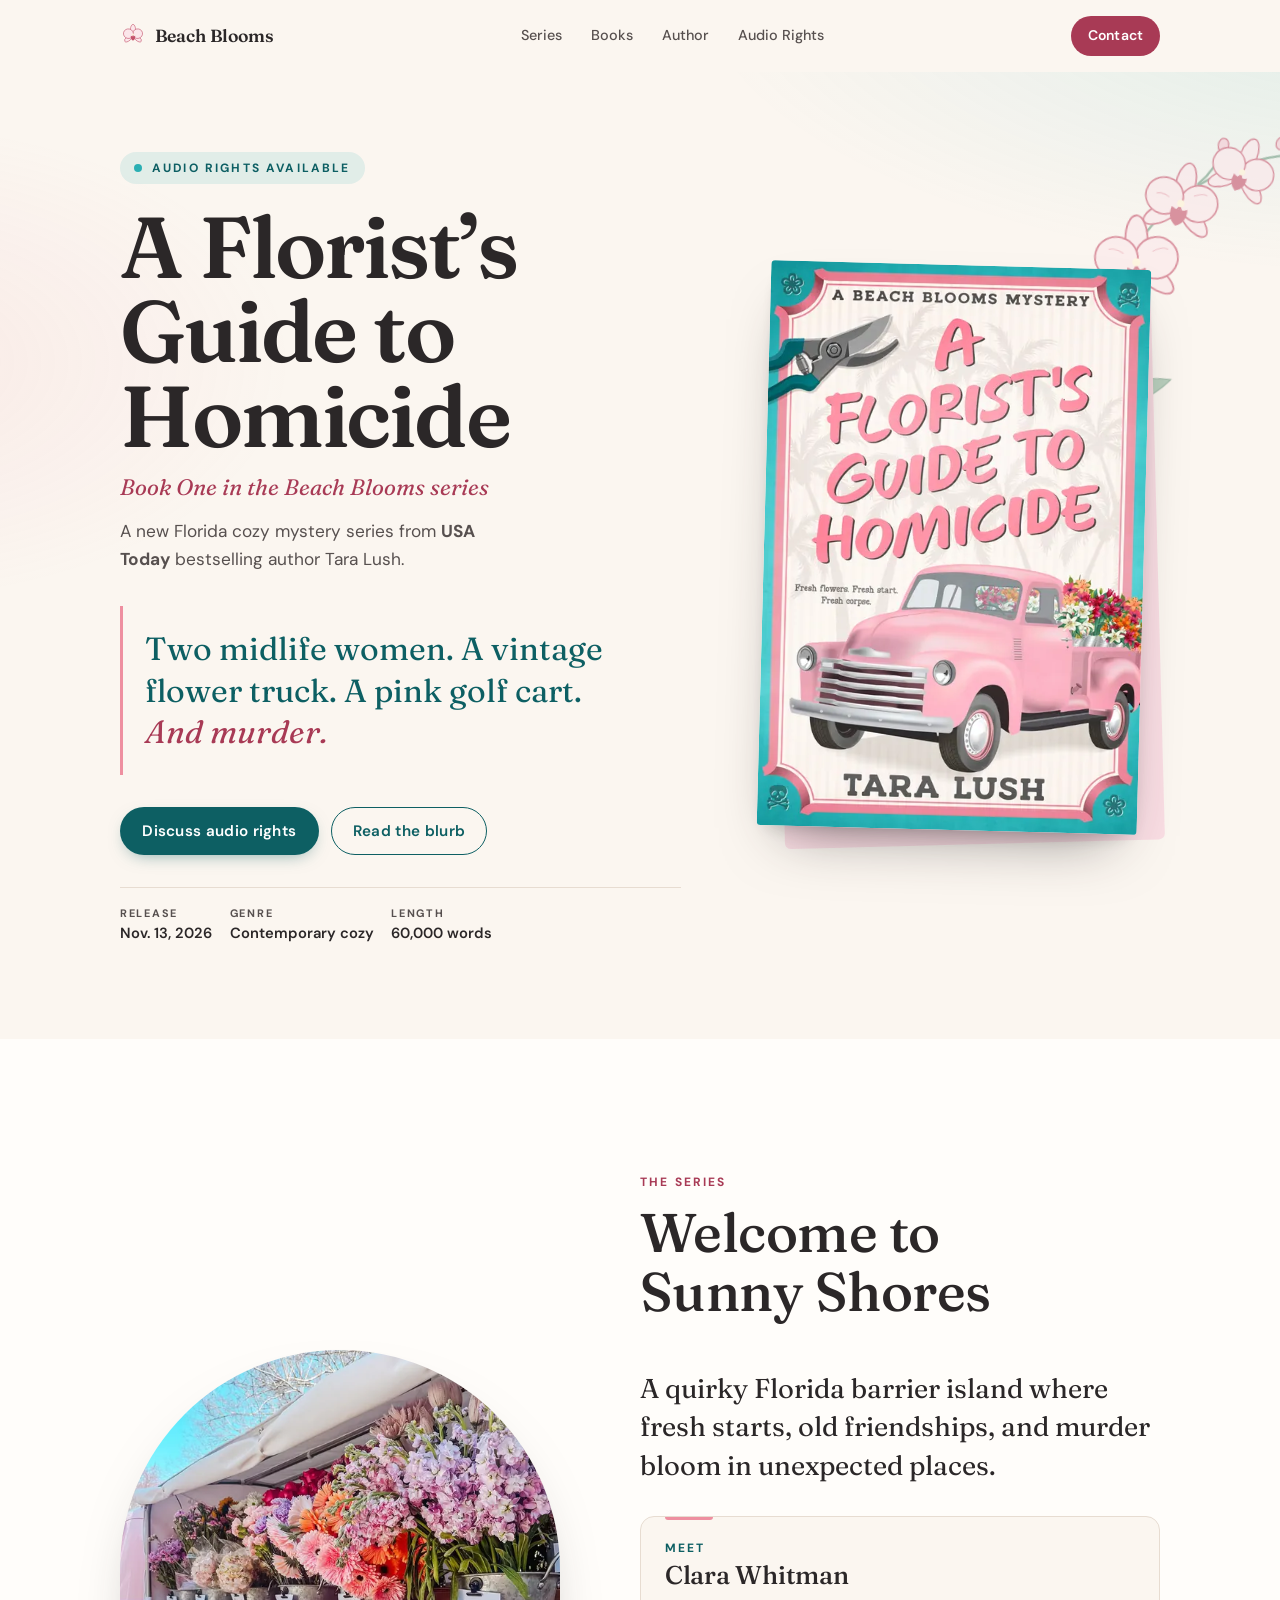
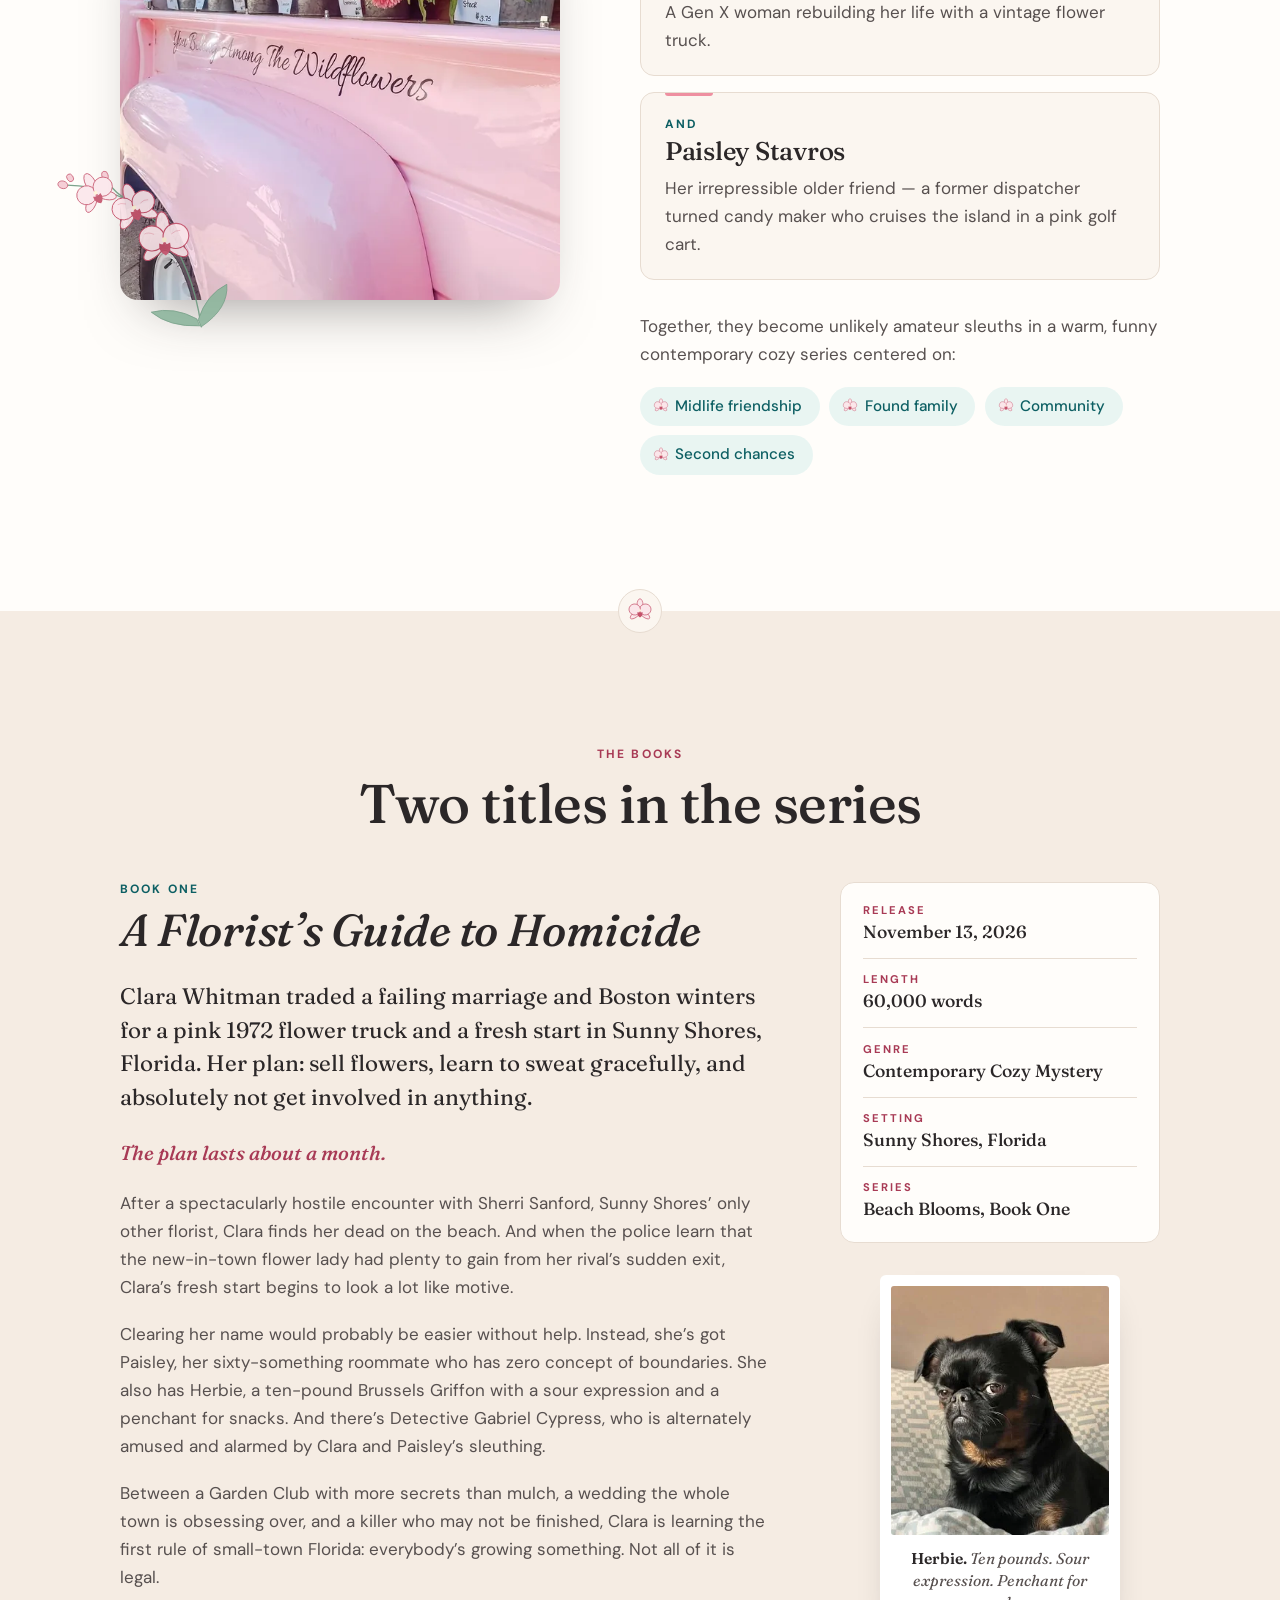
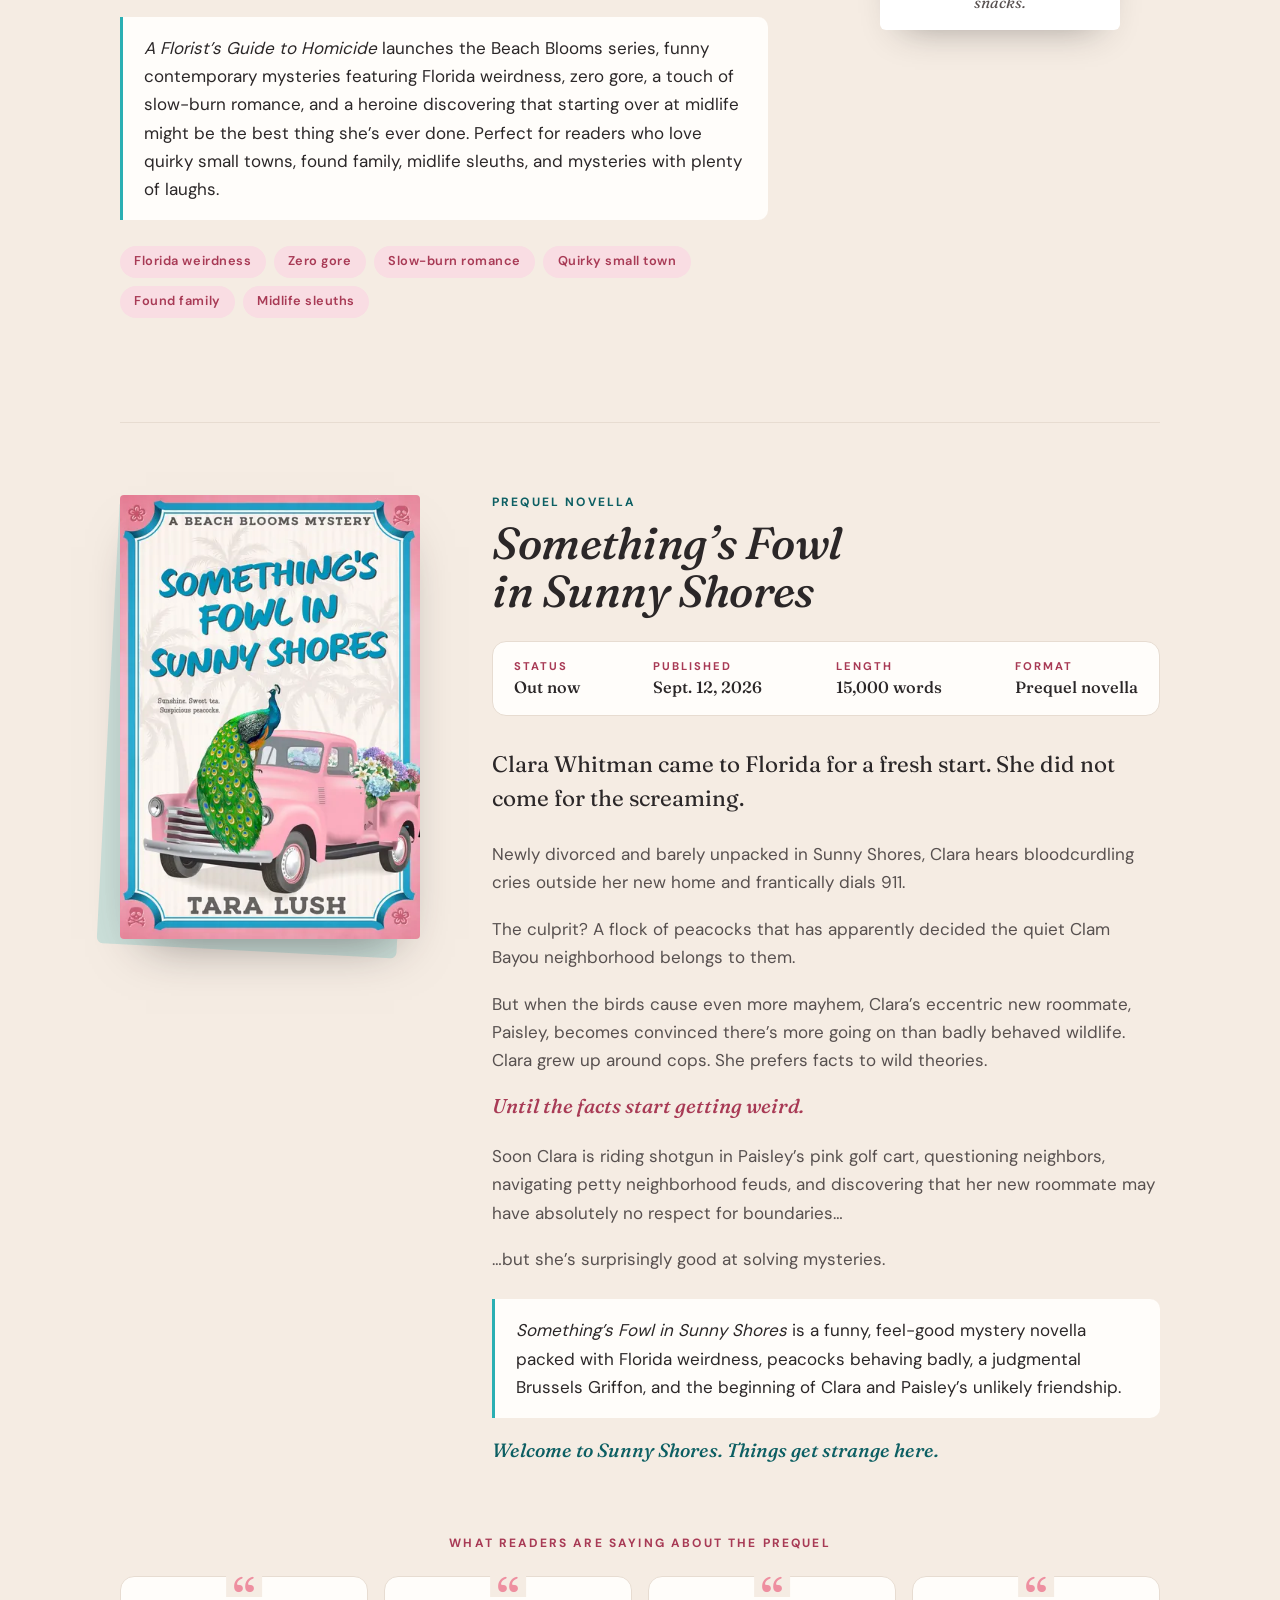
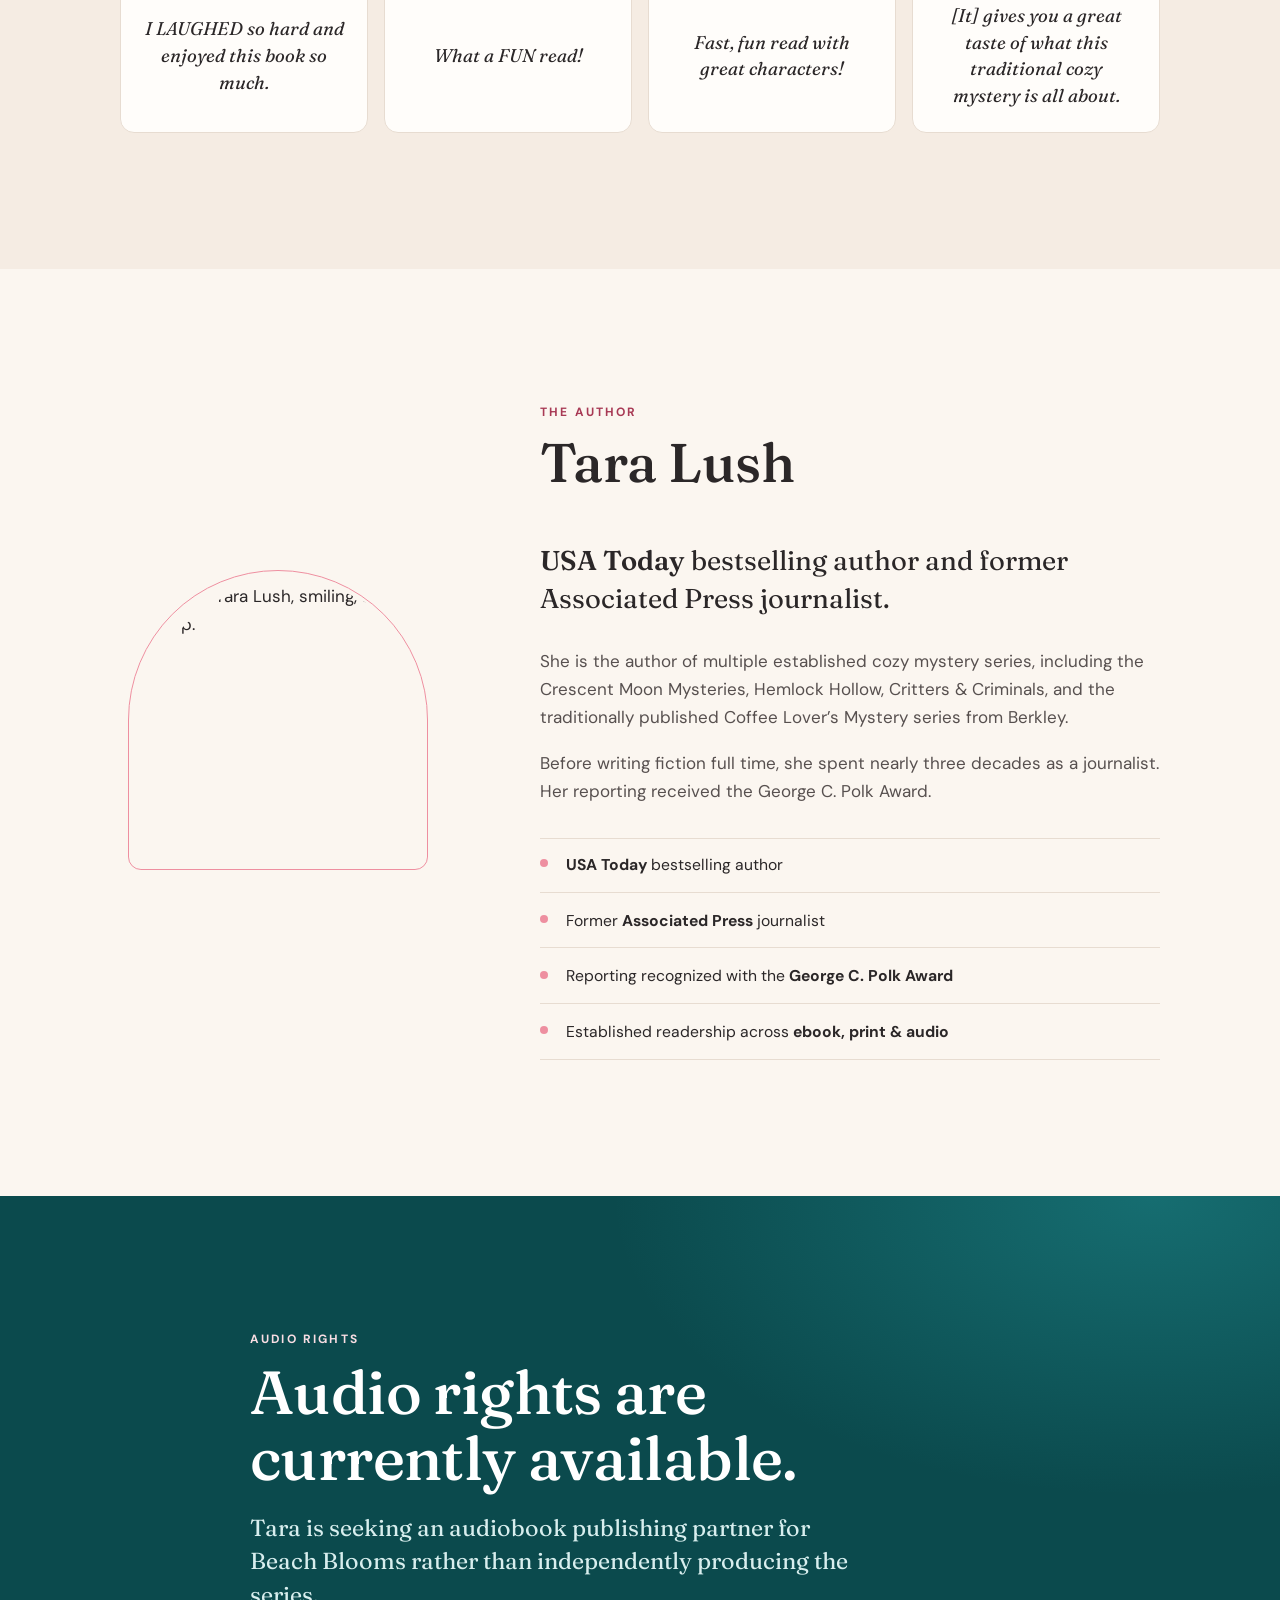
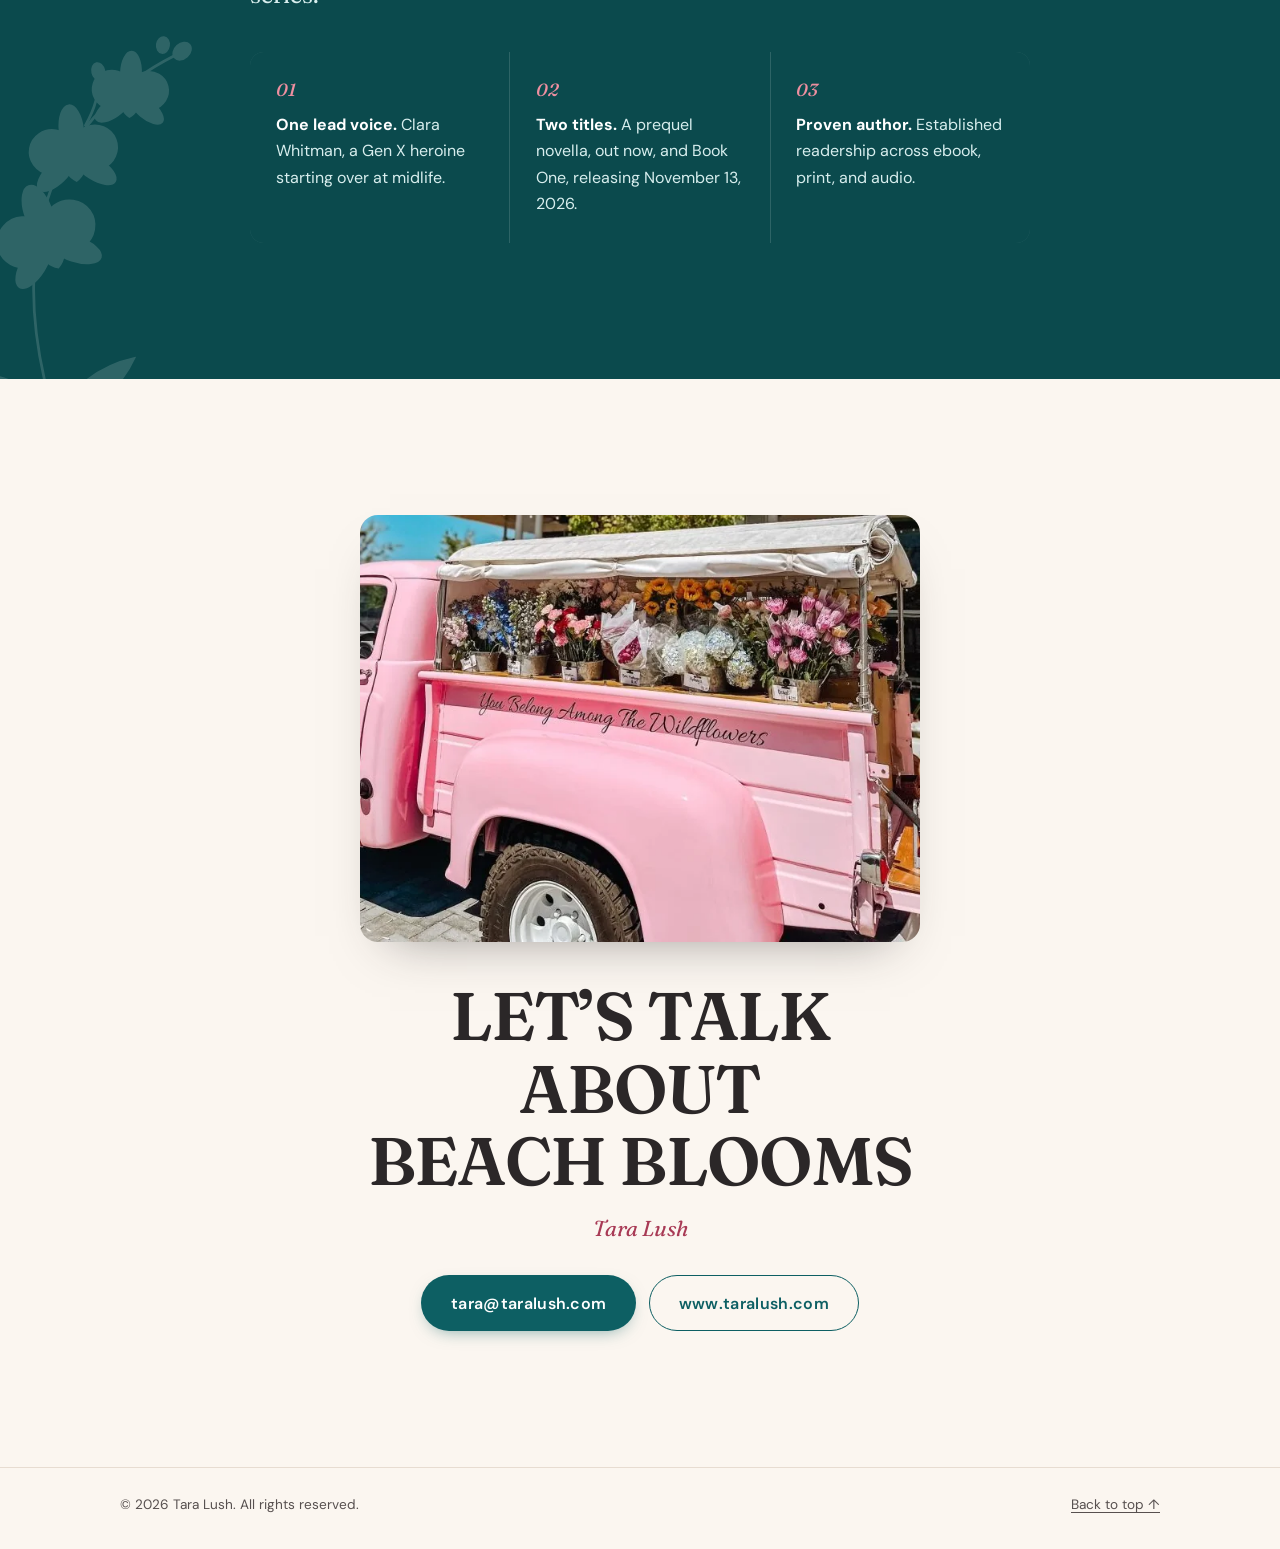
==== commit ca22bad1: "Add files via upload" ====
--- a/index.html
+++ b/index.html
@@ -279,15 +279,15 @@
       <div class="wrap author-grid">
         <div class="author-photo reveal">
           <!-- =====================================================
-               AUTHOR PHOTO
-               Replace the placeholder <div> below with:
-               <img src="tara-lush.jpg" width="600" height="750"
-                    alt="Author Tara Lush" loading="lazy" decoding="async">
-               Recommended: 4:5 portrait, ~600×750px, under 120 KB.
+               AUTHOR PHOTO: tara-lush.jpg / tara-lush.webp (square).
+               For a sharper image, replace both with a larger square
+               version (600×600 or more) using the same file names.
                ===================================================== -->
-          <div class="photo-placeholder" role="img" aria-label="Author photo coming soon">
-            <span>TL</span>
-          </div>
+          <picture>
+            <source type="image/webp" srcset="tara-lush.webp">
+            <img src="tara-lush.jpg" width="300" height="300" loading="lazy" decoding="async"
+                 alt="Author Tara Lush, smiling, at her laptop.">
+          </picture>
         </div>
 
         <div class="author-copy">
--- a/styles.css
+++ b/styles.css
@@ -7,21 +7,21 @@
 /* ---------- Fonts (self-hosted, SIL OFL) ---------- */
 @font-face {
   font-family: "Fraunces";
-  src: url("assets/fonts/fraunces.woff2") format("woff2");
+  src: url("fraunces.woff2") format("woff2");
   font-weight: 300 900;
   font-style: normal;
   font-display: swap;
 }
 @font-face {
   font-family: "Fraunces";
-  src: url("assets/fonts/fraunces-italic.woff2") format("woff2");
+  src: url("fraunces-italic.woff2") format("woff2");
   font-weight: 300 900;
   font-style: italic;
   font-display: swap;
 }
 @font-face {
   font-family: "DM Sans";
-  src: url("assets/fonts/dm-sans.woff2") format("woff2");
+  src: url("dm-sans.woff2") format("woff2");
   font-weight: 300 800;
   font-style: normal;
   font-display: swap;
@@ -206,14 +206,14 @@
 .pillars li {
   font: 500 .95rem/1 var(--sans); color: var(--teal-deep);
   padding: .75rem 1.1rem .75rem 2.2rem; border-radius: 999px; background: rgba(42, 175, 179, .1);
-  background-image: url("assets/illustrations/orchid-bloom.svg"); background-repeat: no-repeat; background-size: 18px; background-position: .75rem center;
+  background-image: url("orchid-bloom.svg"); background-repeat: no-repeat; background-size: 18px; background-position: .75rem center;
 }
 
 /* ---------- Books ---------- */
 .books { background: var(--shell); }
 .books::before { /* orchid section divider */
   content: ""; position: absolute; top: 0; left: 50%; width: 44px; height: 44px; transform: translate(-50%, -50%);
-  background: var(--cream) url("assets/illustrations/orchid-bloom.svg") center / 30px no-repeat; border-radius: 50%; border: 1px solid var(--line);
+  background: var(--cream) url("orchid-bloom.svg") center / 30px no-repeat; border-radius: 50%; border: 1px solid var(--line);
 }
 .books .section-icon { display: none; }
 .book-label { font: 700 .75rem/1.2 var(--sans); letter-spacing: .18em; text-transform: uppercase; color: var(--teal-deep); margin: 0 0 .6rem; }
@@ -366,3 +366,8 @@
 .reviews-note { margin: 1rem 0 0; font-size: .8rem; letter-spacing: .08em; color: var(--ink-soft); }
 @media (min-width: 640px) { .review-list { grid-template-columns: 1fr 1fr; } }
 @media (min-width: 960px) { .review-list { grid-template-columns: repeat(4, 1fr); } }
+
+/* Author photo: square source */
+.author-photo { max-width: 300px; }
+.author-photo img { aspect-ratio: 1 / 1; border-radius: 150px 150px 12px 12px; }
+.author-photo::before { border-radius: 162px 162px 14px 14px; }
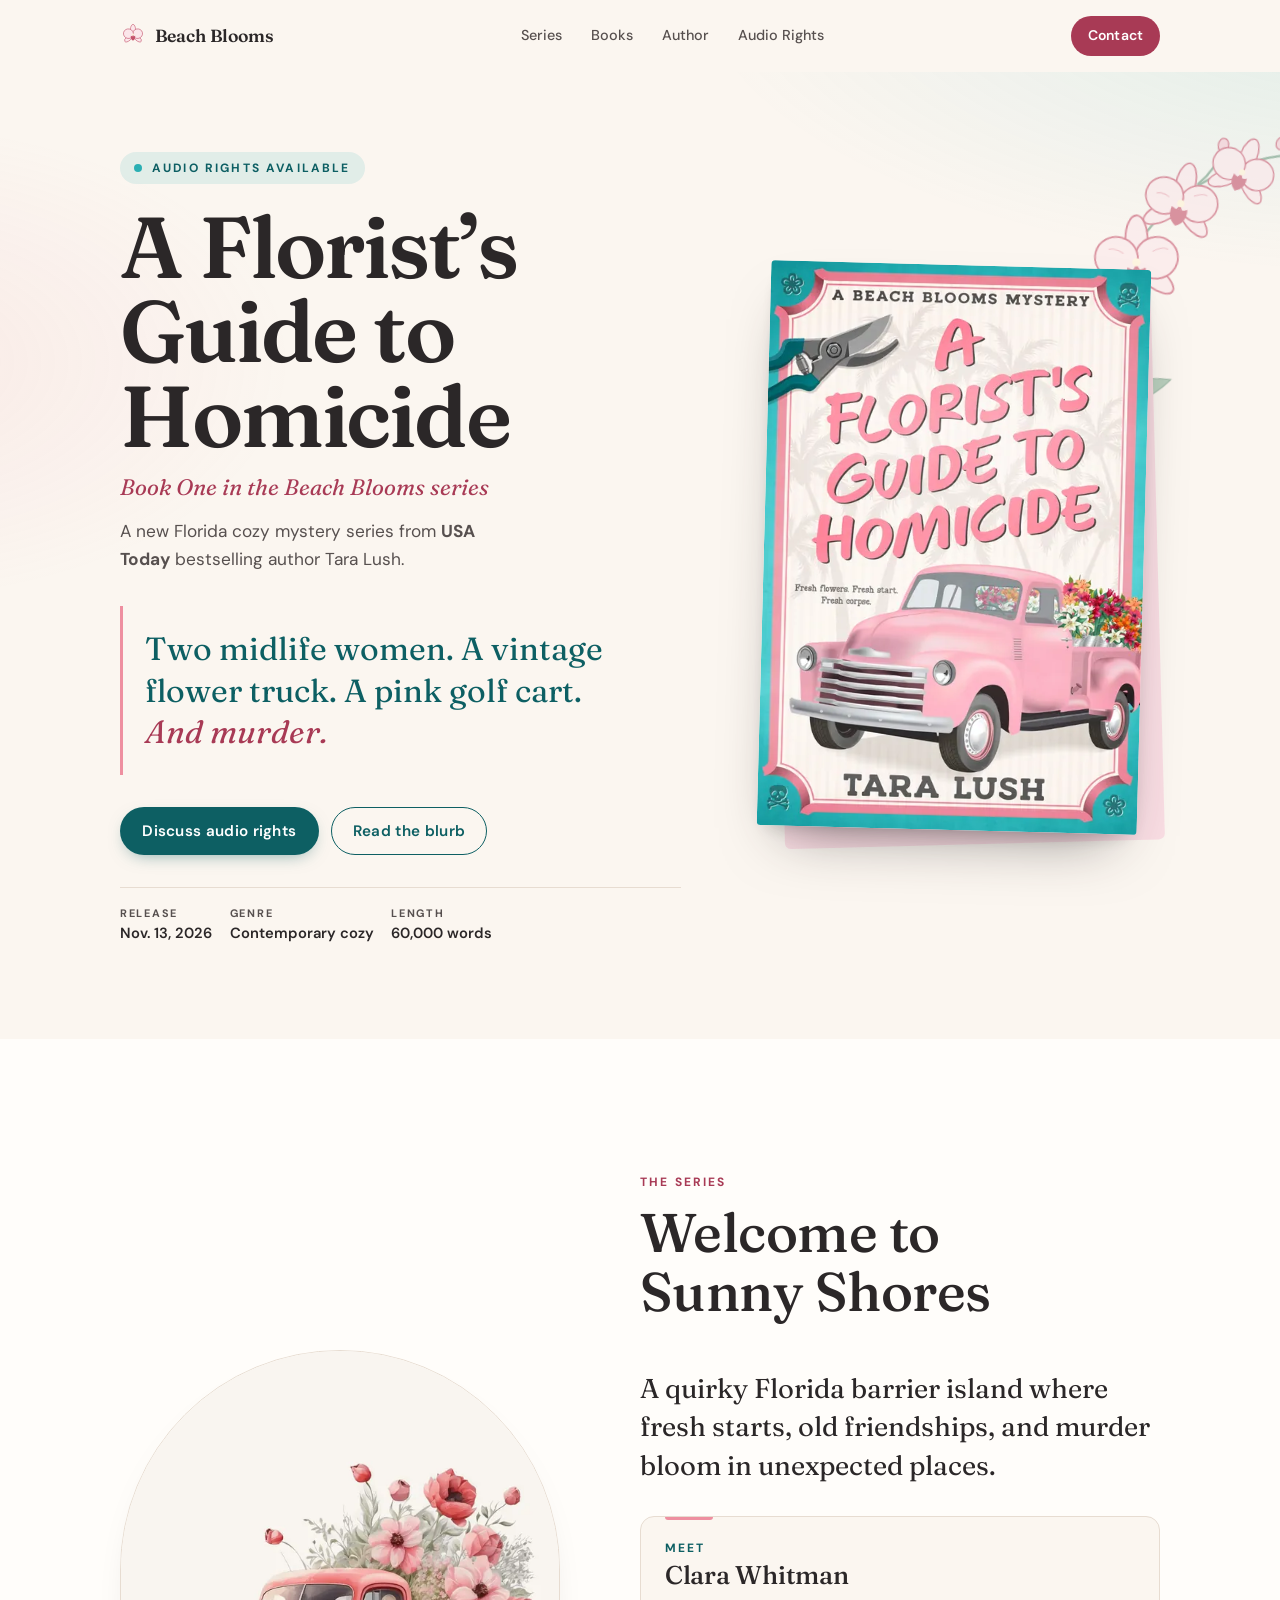
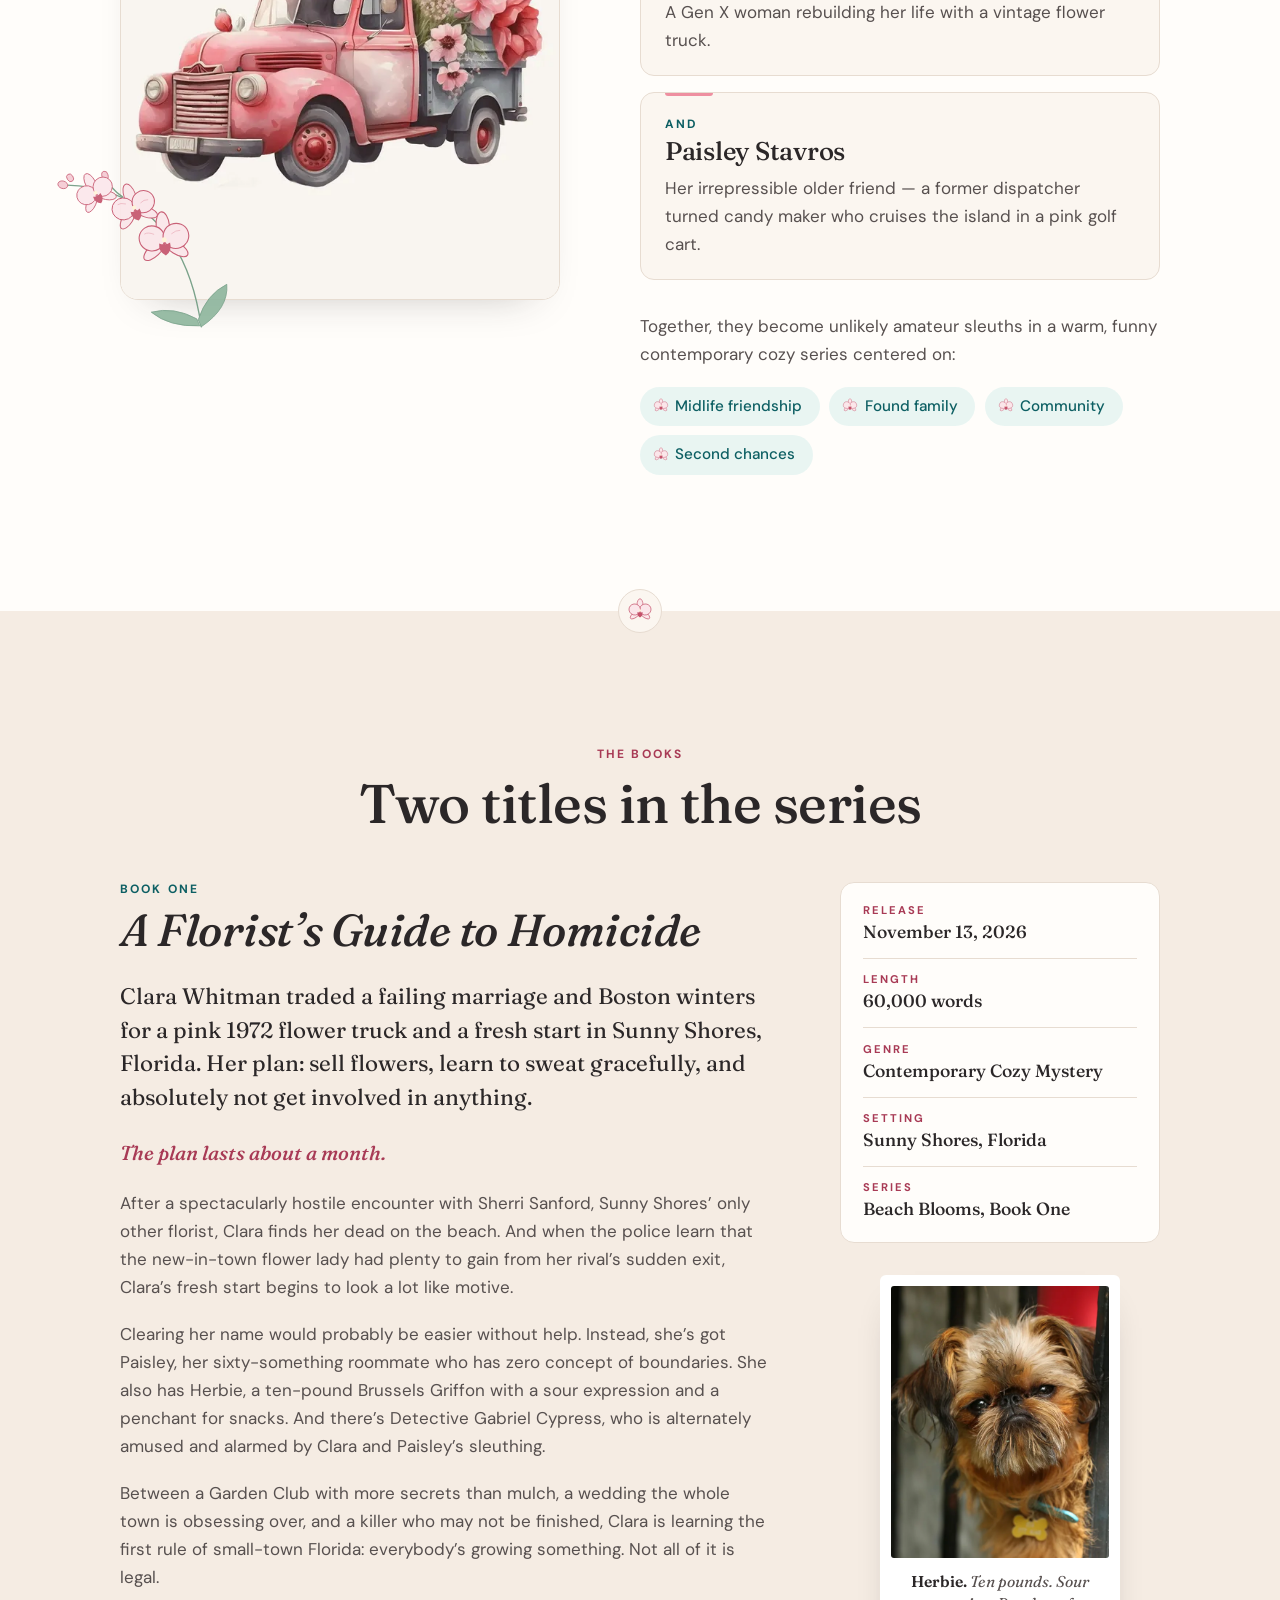
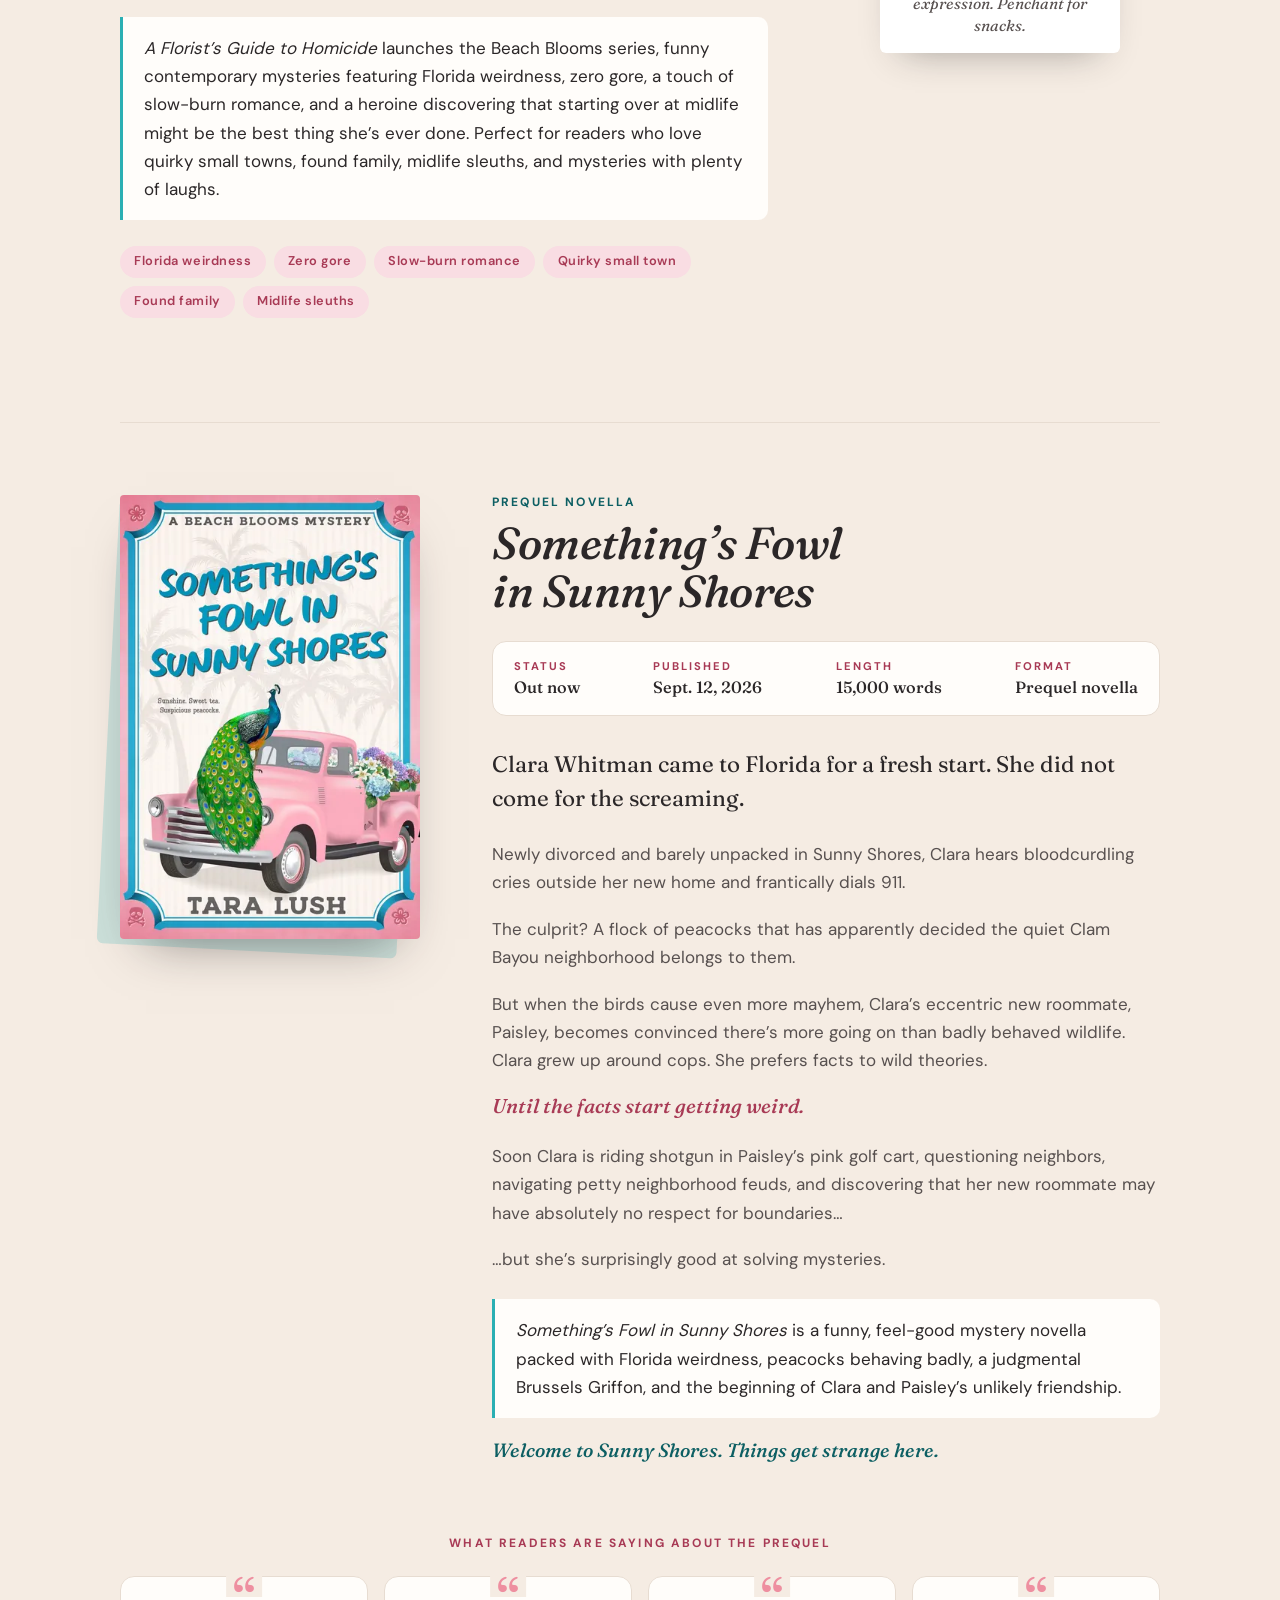
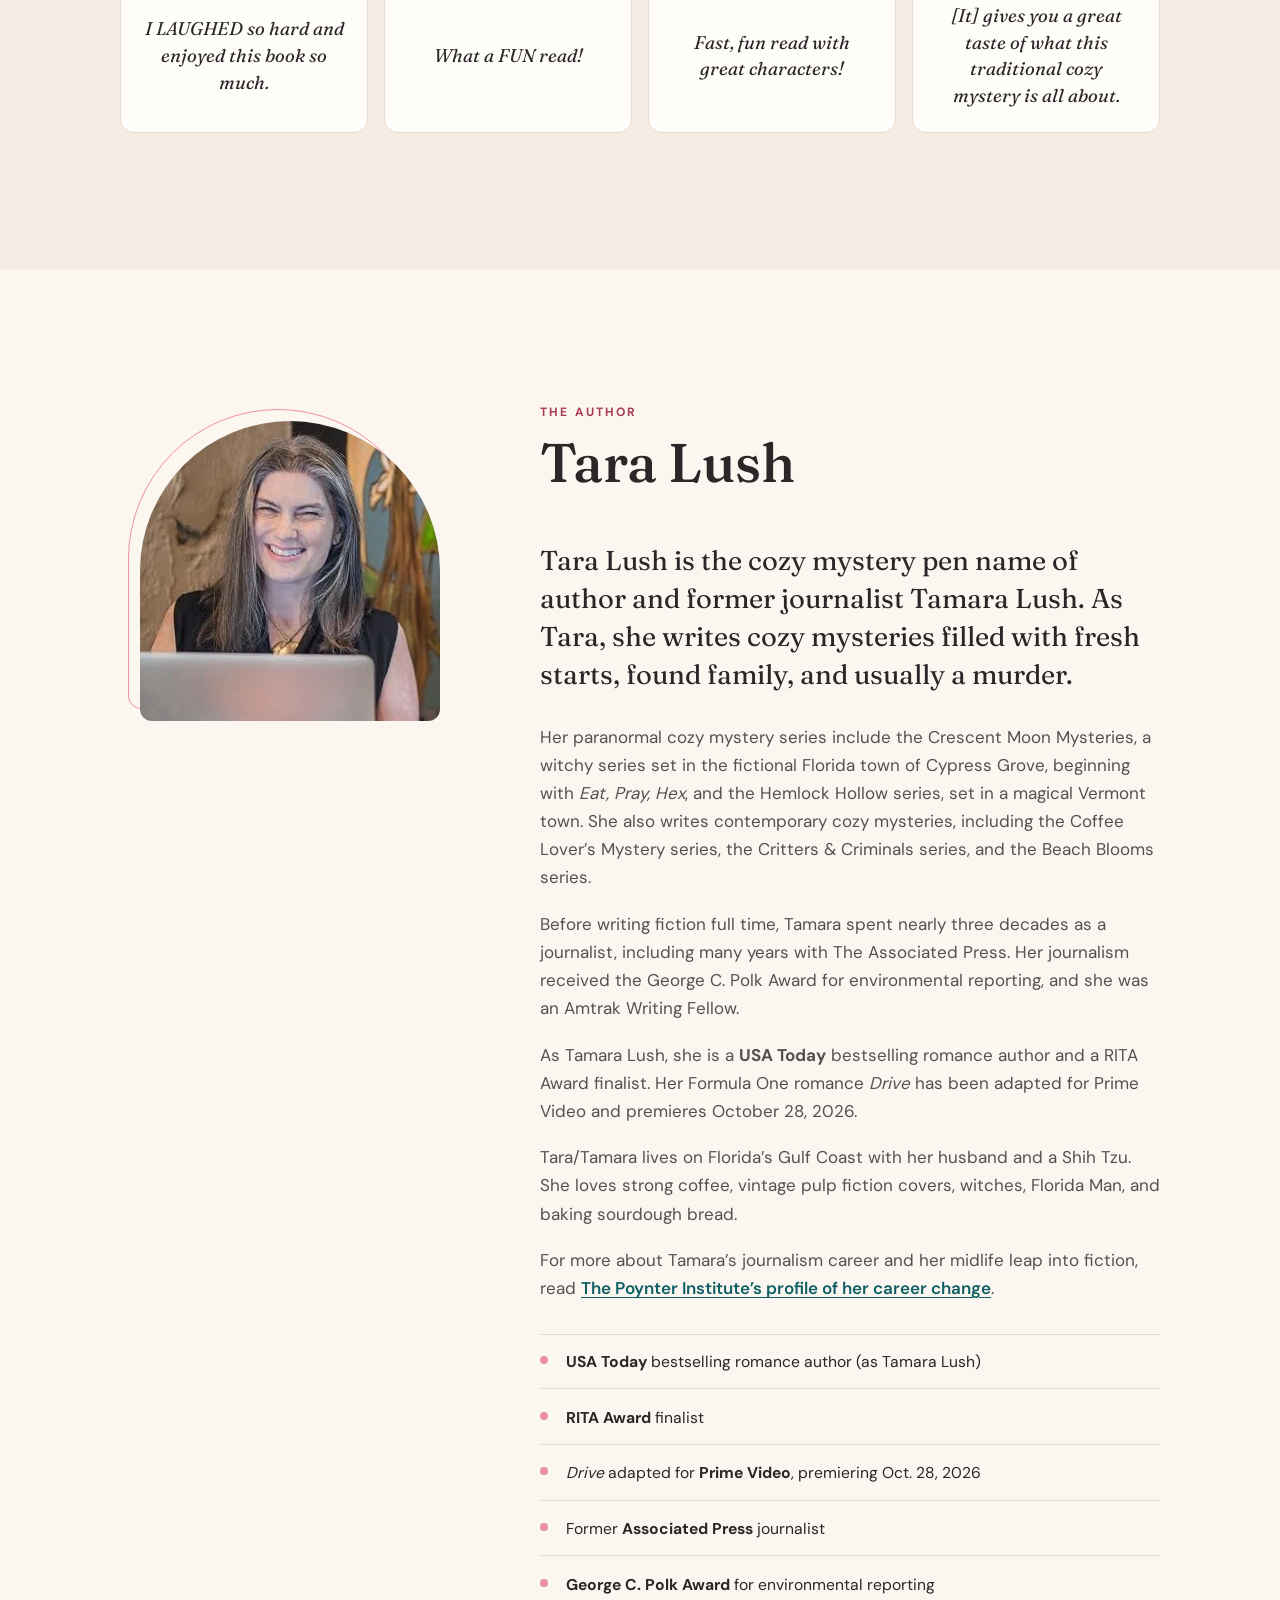
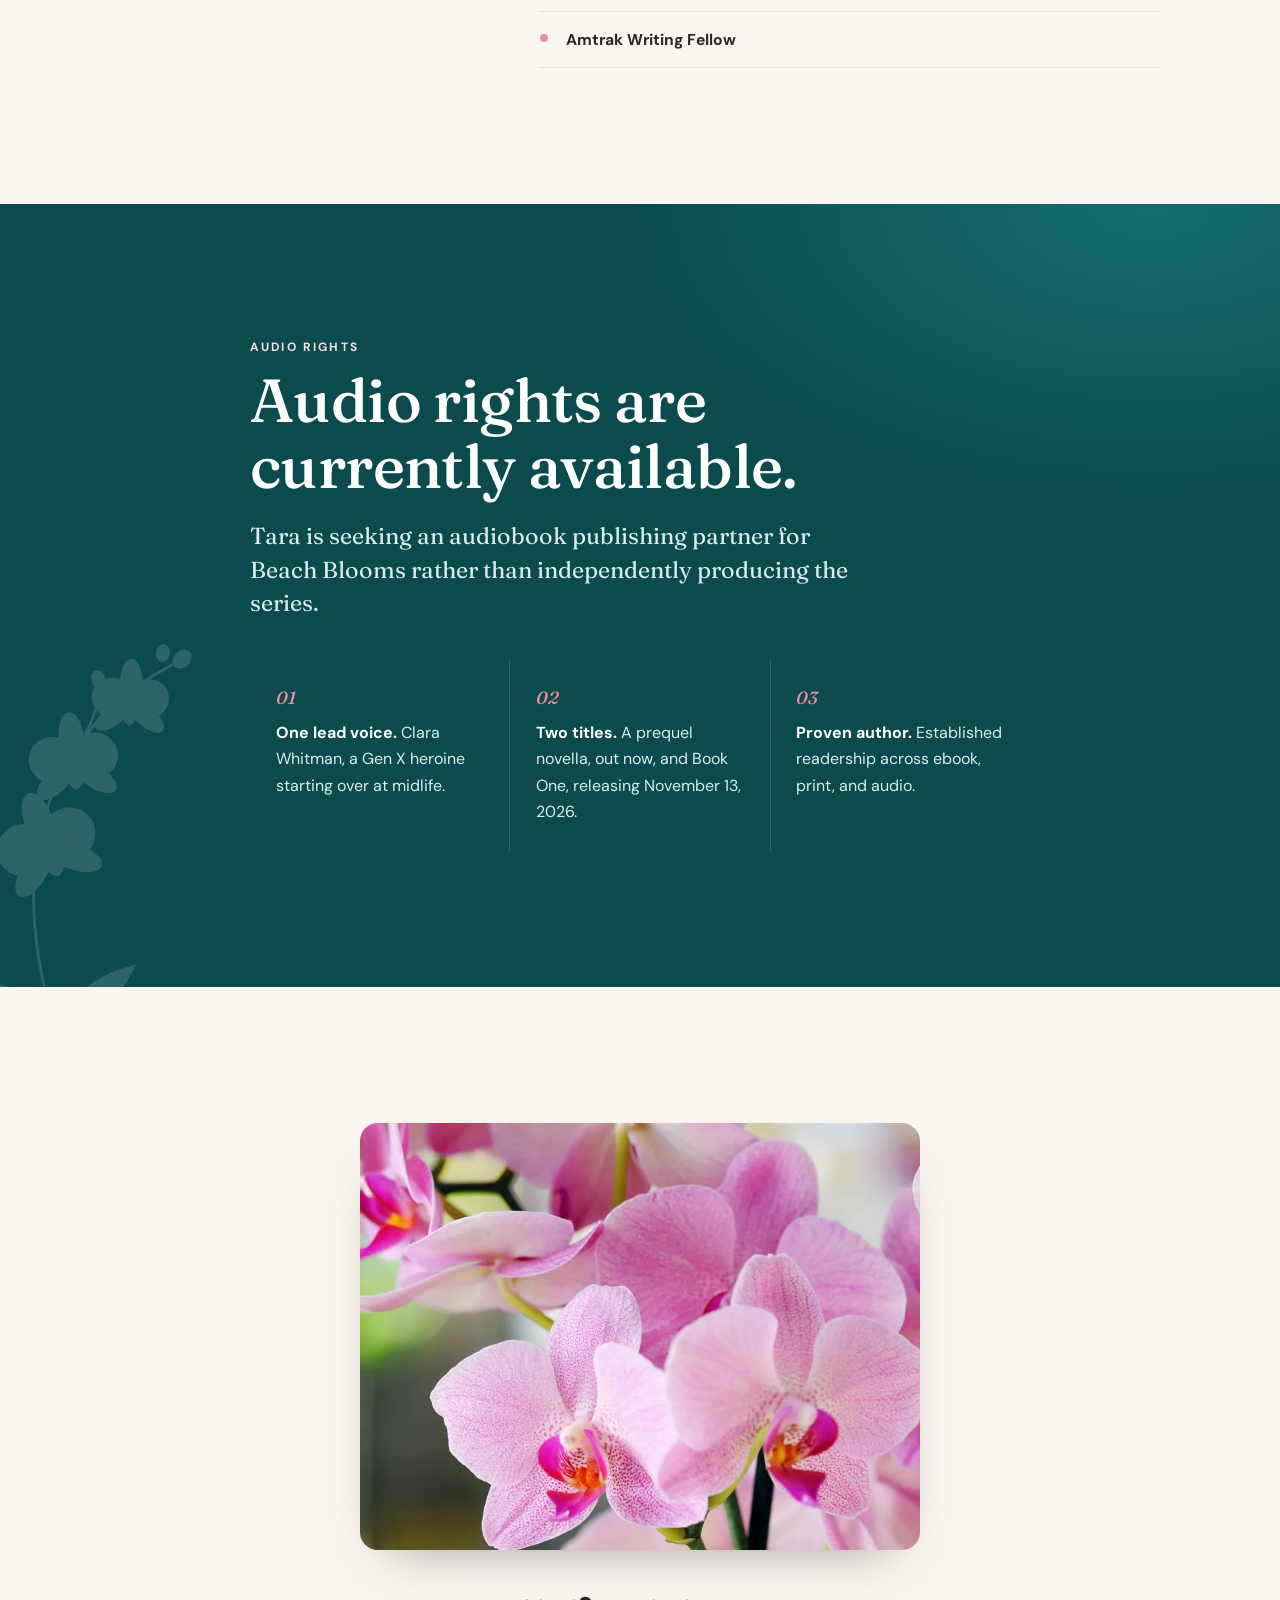
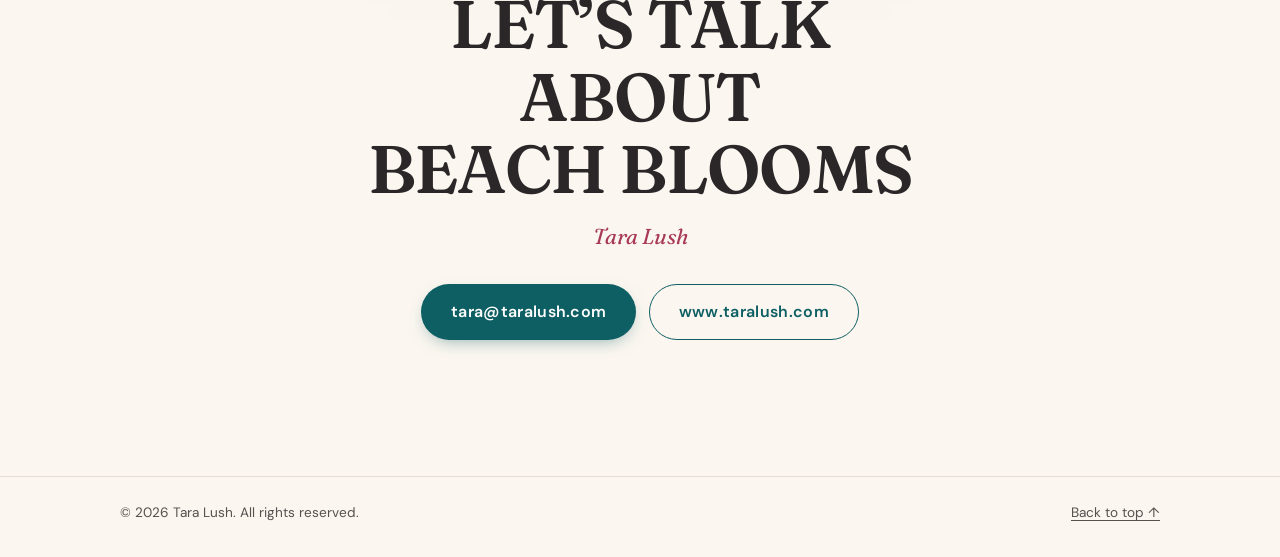
==== commit 73483cb1: "Add files via upload" ====
--- a/index.html
+++ b/index.html
@@ -119,7 +119,7 @@
     <section class="section series" id="series" aria-labelledby="series-title">
       <div class="wrap series-grid">
         <!-- =====================================================
-             FEATURED PHOTO: the pink flower truck (most prominent motif)
+             FEATURED IMAGE: watercolor pink flower truck (most prominent motif)
              Files: truck-blooms-600/1000 (.webp + .jpg)
              ===================================================== -->
         <figure class="series-photo reveal">
@@ -130,7 +130,7 @@
                  srcset="truck-blooms-600.jpg 600w, truck-blooms-1000.jpg 1000w"
                  sizes="(min-width: 960px) 460px, 90vw"
                  width="600" height="750" loading="lazy" decoding="async"
-                 alt="Buckets of gerberas, stock and carnations in the bed of a glossy pink vintage flower truck.">
+                 alt="Watercolor illustration of a pink vintage pickup truck overflowing with pink blooms.">
           </picture>
         </figure>
 
@@ -211,8 +211,8 @@
             <figure class="herbie reveal">
               <picture>
                 <source type="image/webp" srcset="herbie-382.webp">
-                <img src="herbie-382.jpg" width="382" height="437" loading="lazy" decoding="async"
-                     alt="A black-and-tan Brussels griffon giving the camera a deeply unimpressed side-eye.">
+                <img src="herbie-382.jpg" width="600" height="750" loading="lazy" decoding="async"
+                     alt="A shaggy Brussels griffon giving the camera a deeply unimpressed look.">
               </picture>
               <figcaption><strong>Herbie.</strong> Ten pounds. Sour expression. Penchant for snacks.</figcaption>
             </figure>
@@ -295,15 +295,20 @@
             <p class="kicker">The Author</p>
             <h2 id="author-title">Tara Lush</h2>
           </header>
-          <p class="lead reveal"><strong>USA Today</strong> bestselling author and former Associated Press journalist.</p>
-          <p class="reveal">She is the author of multiple established cozy mystery series, including the Crescent Moon Mysteries, Hemlock Hollow, Critters &amp; Criminals, and the traditionally published Coffee Lover’s Mystery series from Berkley.</p>
-          <p class="reveal">Before writing fiction full time, she spent nearly three decades as a journalist. Her reporting received the George&nbsp;C. Polk Award.</p>
+          <p class="lead reveal">Tara Lush is the cozy mystery pen name of author and former journalist Tamara Lush. As Tara, she writes cozy mysteries filled with fresh starts, found family, and usually a murder.</p>
+          <p class="reveal">Her paranormal cozy mystery series include the Crescent Moon Mysteries, a witchy series set in the fictional Florida town of Cypress Grove, beginning with <cite>Eat, Pray, Hex</cite>, and the Hemlock Hollow series, set in a magical Vermont town. She also writes contemporary cozy mysteries, including the Coffee Lover’s Mystery series, the Critters &amp; Criminals series, and the Beach Blooms series.</p>
+          <p class="reveal">Before writing fiction full time, Tamara spent nearly three decades as a journalist, including many years with The Associated Press. Her journalism received the George&nbsp;C. Polk Award for environmental reporting, and she was an Amtrak Writing Fellow.</p>
+          <p class="reveal">As Tamara Lush, she is a <strong>USA Today</strong> bestselling romance author and a RITA Award finalist. Her Formula One romance <cite>Drive</cite> has been adapted for Prime Video and premieres October 28, 2026.</p>
+          <p class="reveal">Tara/Tamara lives on Florida’s Gulf Coast with her husband and a Shih Tzu. She loves strong coffee, vintage pulp fiction covers, witches, Florida Man, and baking sourdough bread.</p>
+          <p class="reveal">For more about Tamara’s journalism career and her midlife leap into fiction, read <a href="https://www.poynter.org/business-work/2021/tamara-lush-left-the-ap-and-journalism-for-fiction-she-has-no-regrets/" target="_blank" rel="noopener">The Poynter Institute’s profile of her career change</a>.</p>
 
           <ul class="creds reveal" aria-label="Highlights">
-            <li><strong>USA Today</strong> bestselling author</li>
+            <li><strong>USA Today</strong> bestselling romance author (as Tamara Lush)</li>
+            <li><strong>RITA Award</strong> finalist</li>
+            <li><cite>Drive</cite> adapted for <strong>Prime Video</strong>, premiering Oct. 28, 2026</li>
             <li>Former <strong>Associated Press</strong> journalist</li>
-            <li>Reporting recognized with the <strong>George C. Polk Award</strong></li>
-            <li>Established readership across <strong>ebook, print &amp; audio</strong></li>
+            <li><strong>George C. Polk Award</strong> for environmental reporting</li>
+            <li><strong>Amtrak Writing Fellow</strong></li>
           </ul>
         </div>
       </div>
@@ -328,12 +333,12 @@
     <!-- =============================== CONTACT ============================== -->
     <section class="section contact" id="contact" aria-labelledby="contact-title">
       <div class="wrap contact-inner">
-        <!-- PHOTO: flower truck, side view. File: truck-side-698 (.webp + .jpg) -->
+        <!-- PHOTO: pink orchids. File: truck-side-698 (.webp + .jpg) — name kept from an earlier version -->
         <figure class="contact-photo reveal">
           <picture>
             <source type="image/webp" srcset="truck-side-698.webp">
-            <img src="truck-side-698.jpg" width="698" height="532" loading="lazy" decoding="async"
-                 alt="A pink vintage flower truck with a white canopy and buckets of fresh flowers along its bed.">
+            <img src="truck-side-698.jpg" width="1000" height="762" loading="lazy" decoding="async"
+                 alt="Close-up of pink phalaenopsis orchids.">
           </picture>
         </figure>
 
--- a/styles.css
+++ b/styles.css
@@ -371,3 +371,13 @@
 .author-photo { max-width: 300px; }
 .author-photo img { aspect-ratio: 1 / 1; border-radius: 150px 150px 12px 12px; }
 .author-photo::before { border-radius: 162px 162px 14px 14px; }
+
+.author-copy a { color: var(--teal-deep); font-weight: 600; }
+.author-copy a:hover { color: var(--pink-deep); }
+@media (min-width: 960px) {
+  .author-grid { align-items: start; }
+  .author-photo { margin-top: 1rem; position: sticky; top: calc(var(--header-h) + 32px); }
+}
+
+/* Watercolor truck: sits on its own cream paper, so lighten the frame treatment */
+.series-photo img:not(.deco) { box-shadow: 0 20px 44px -30px rgba(43, 39, 40, .35); border: 1px solid var(--line); background: #F8F5F0; }
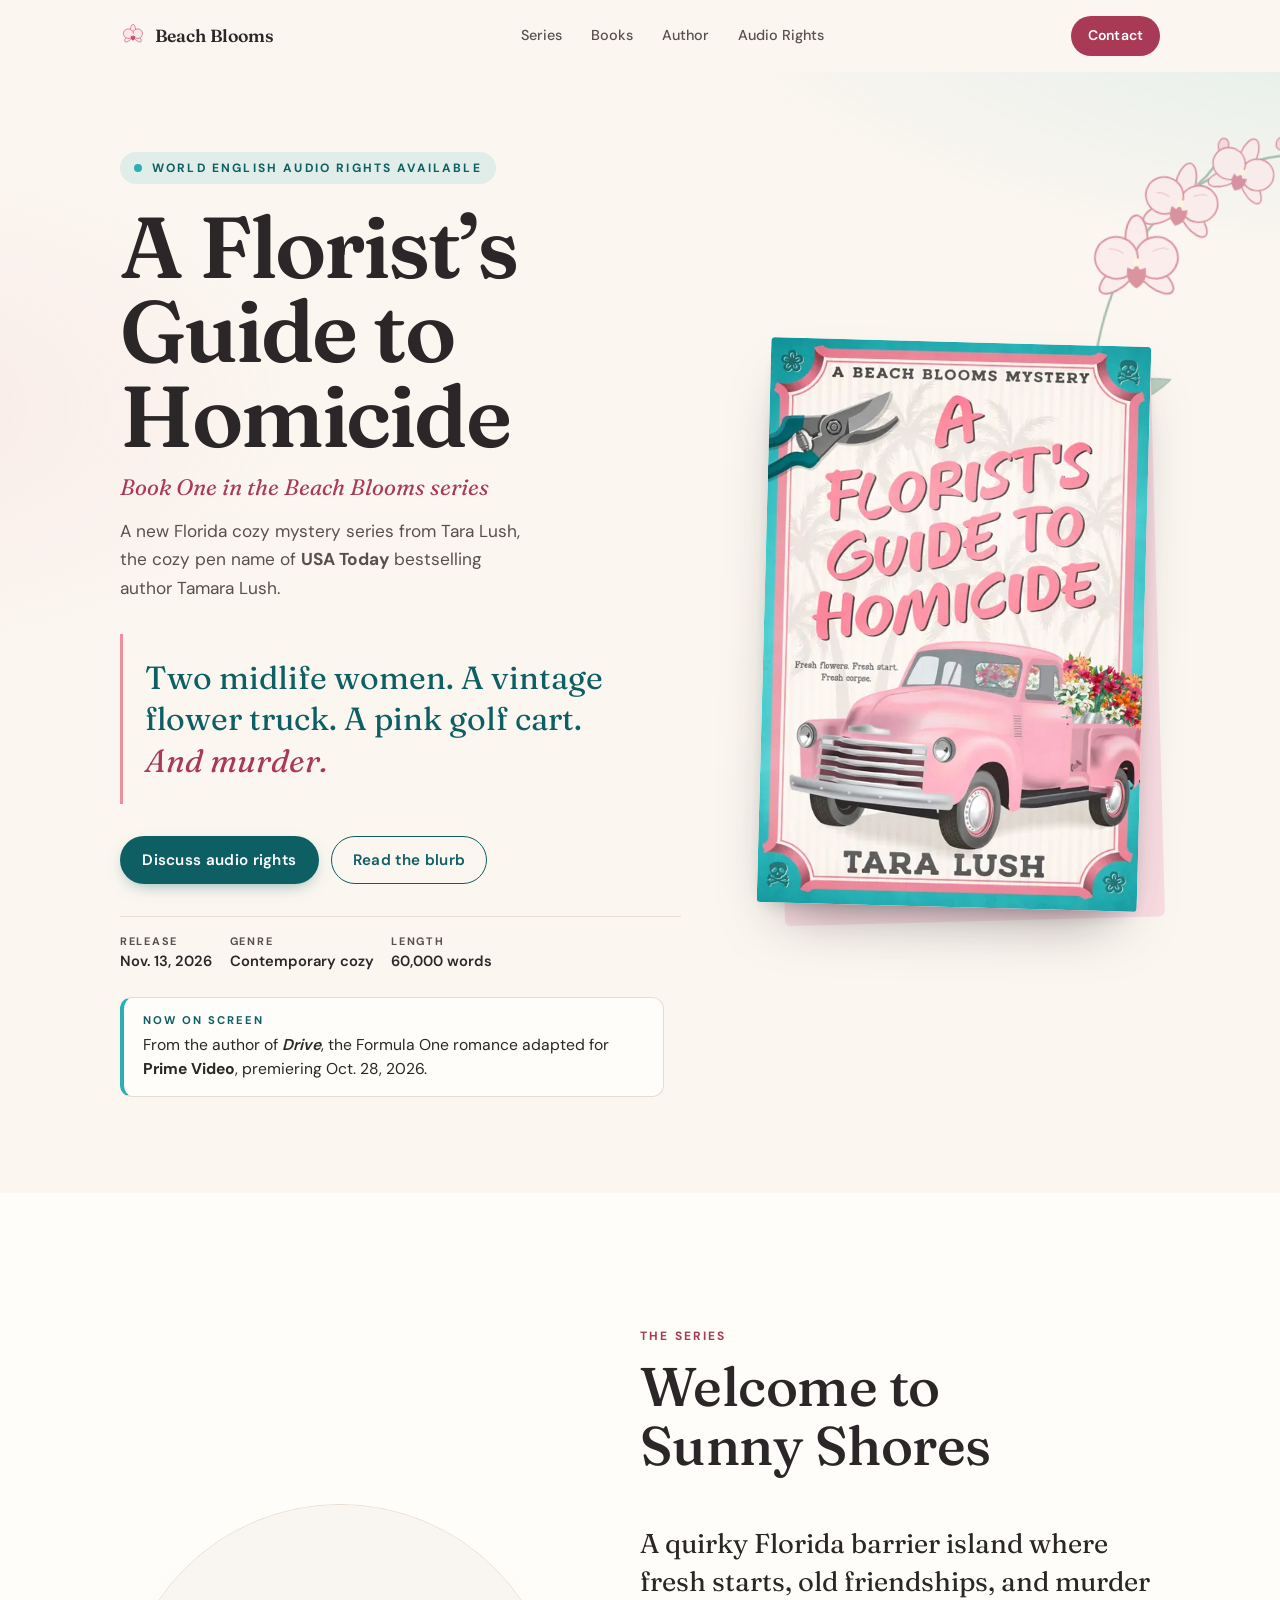
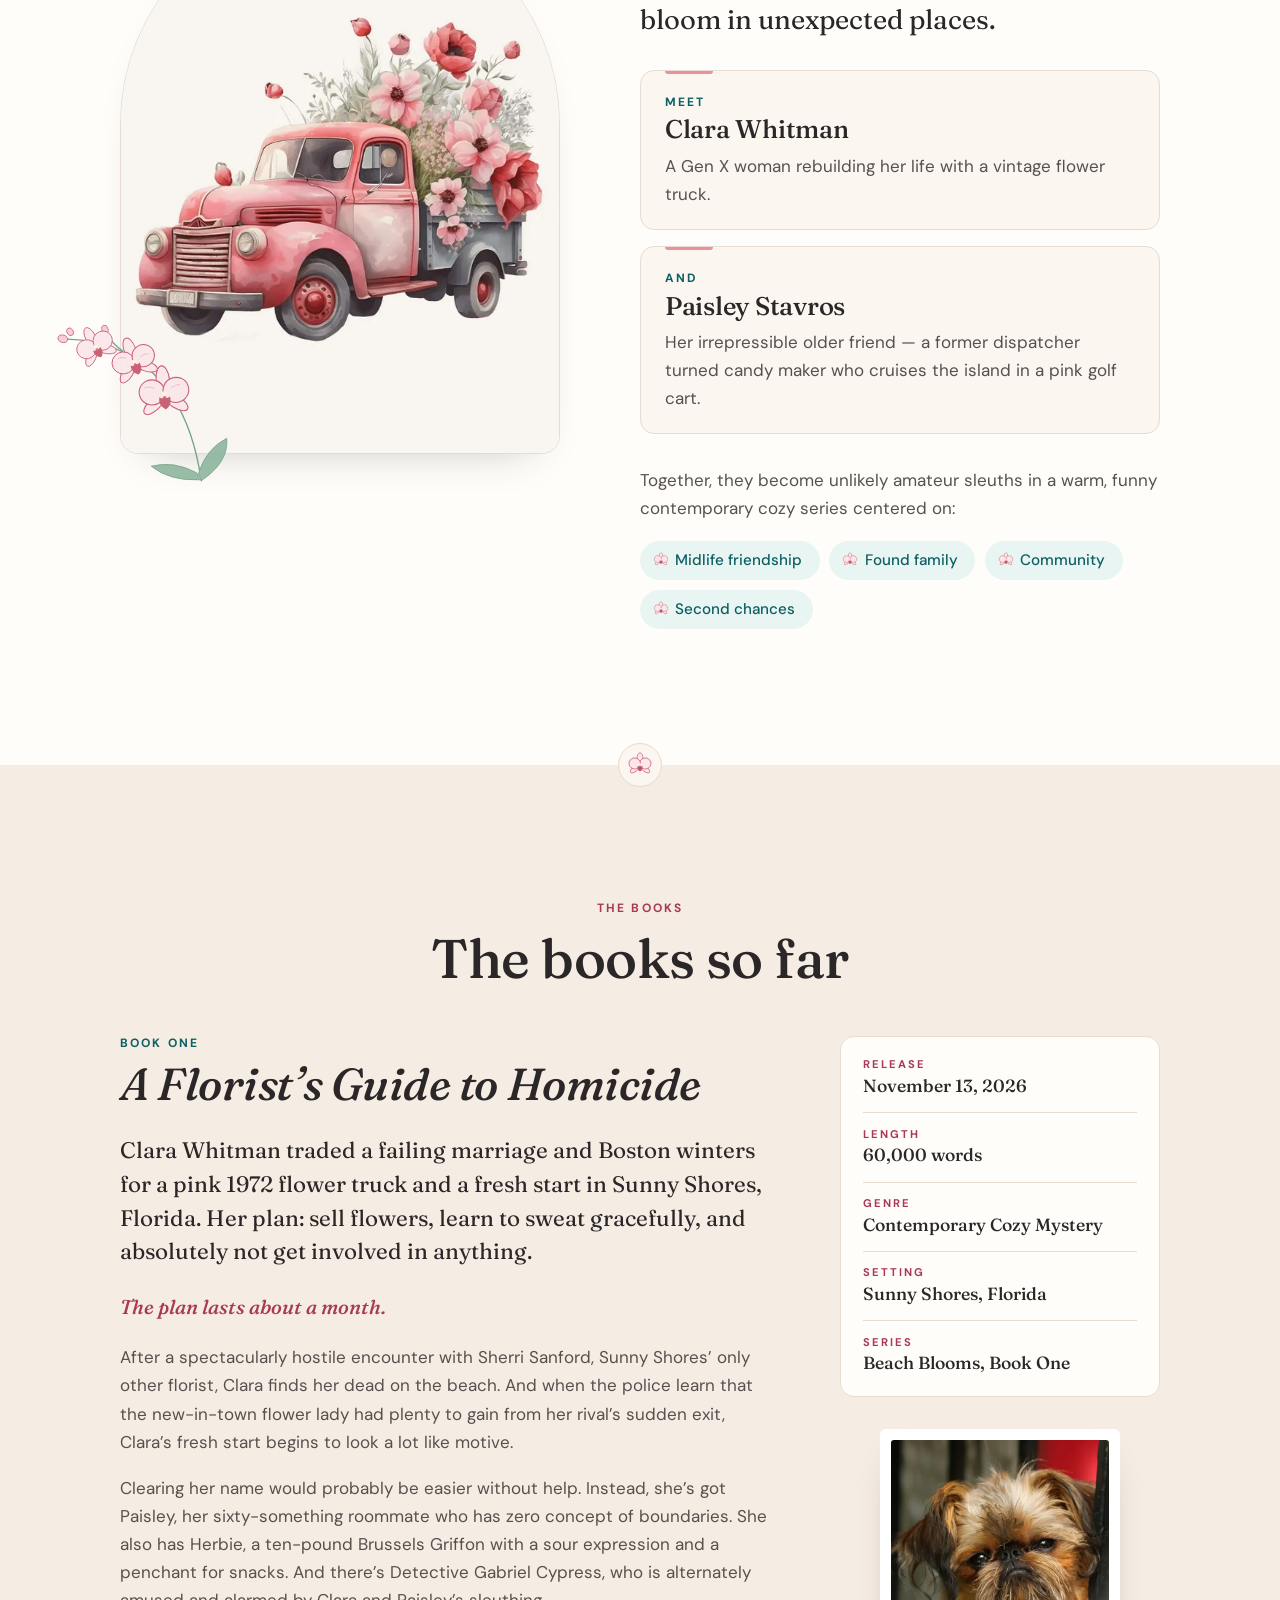
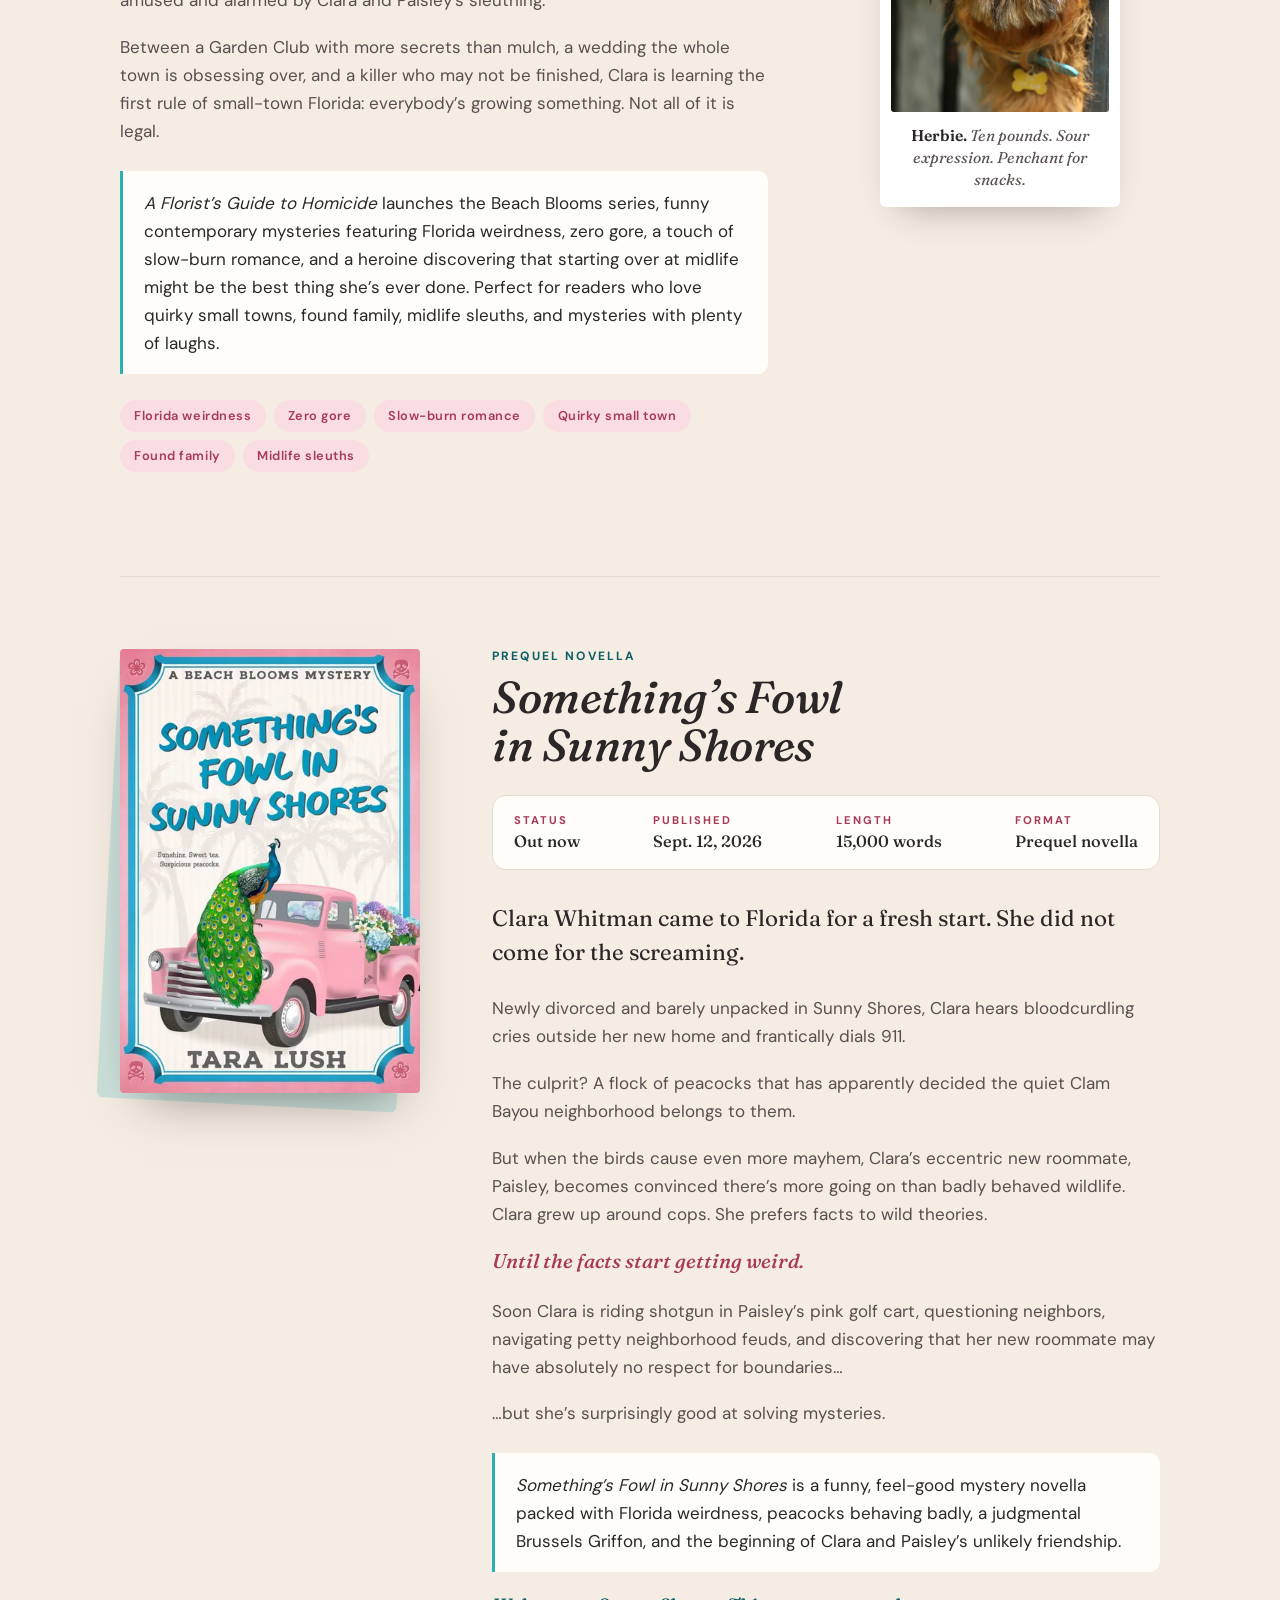
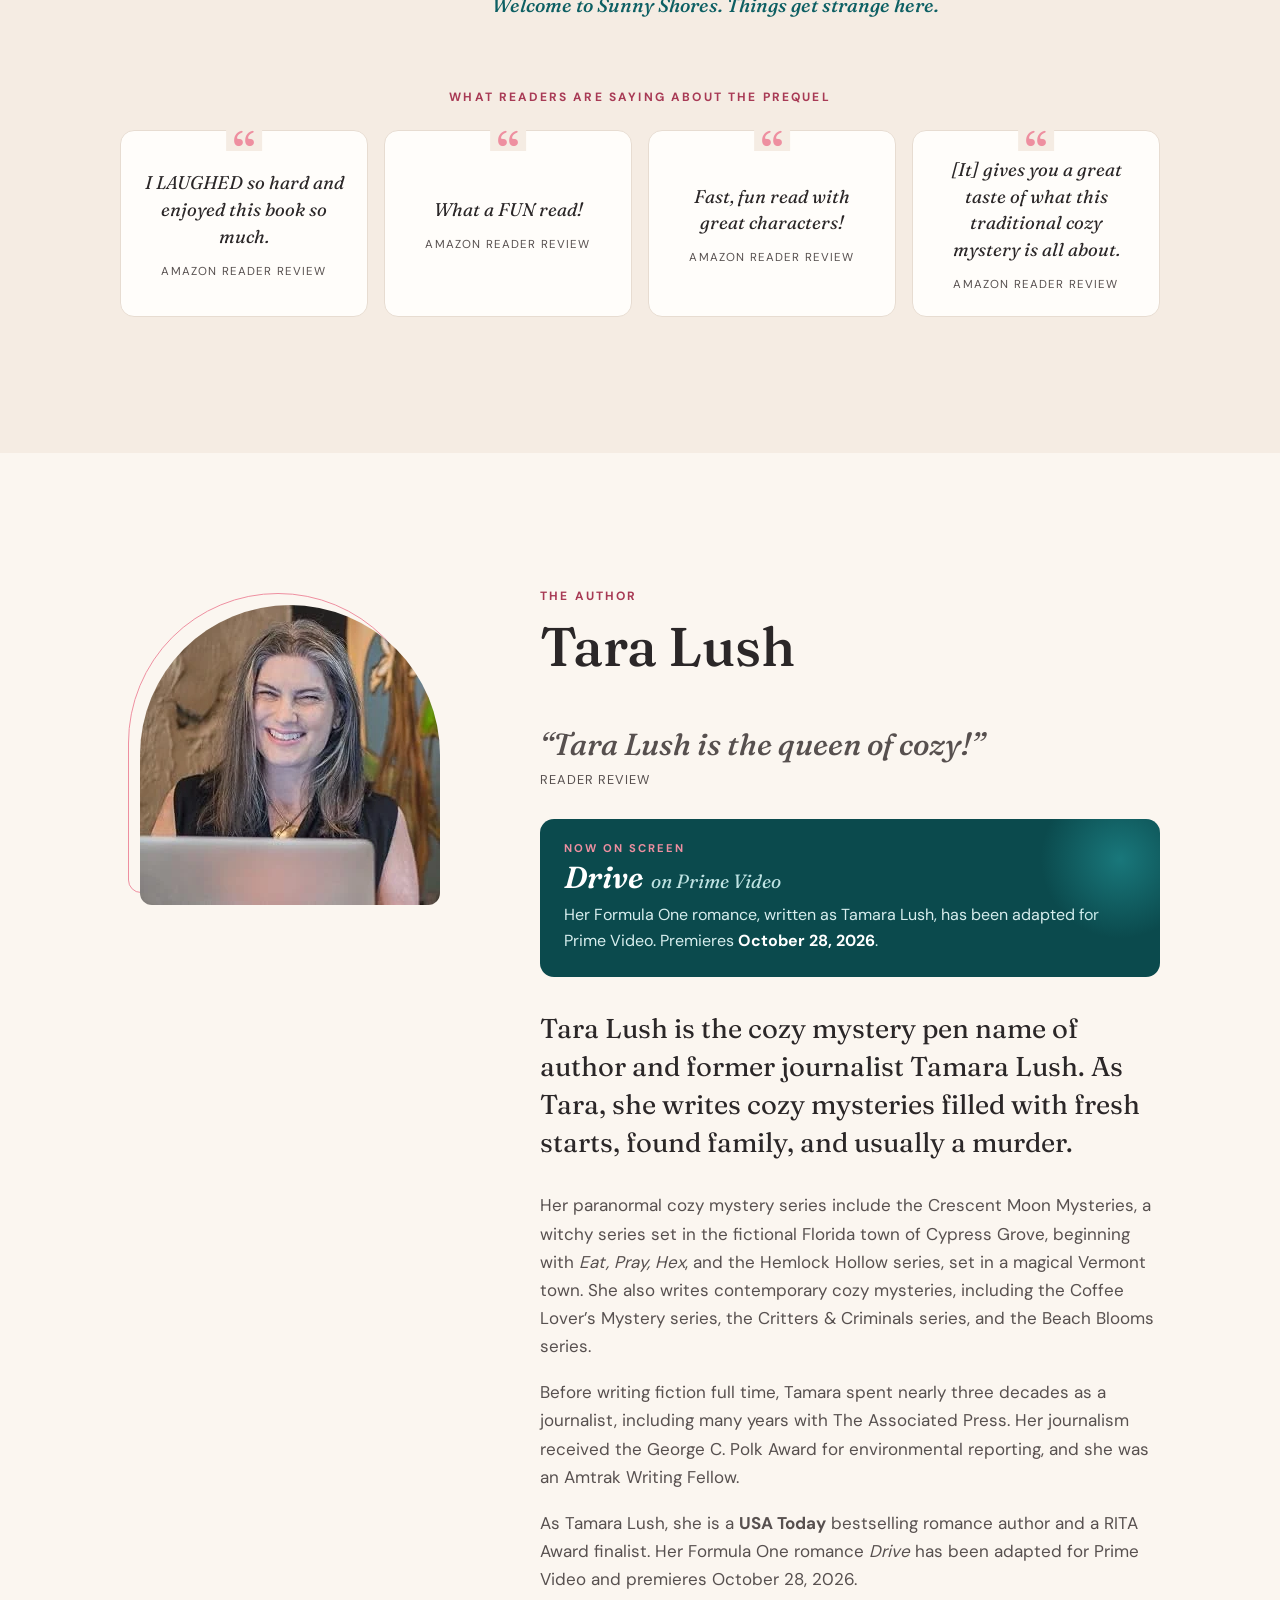
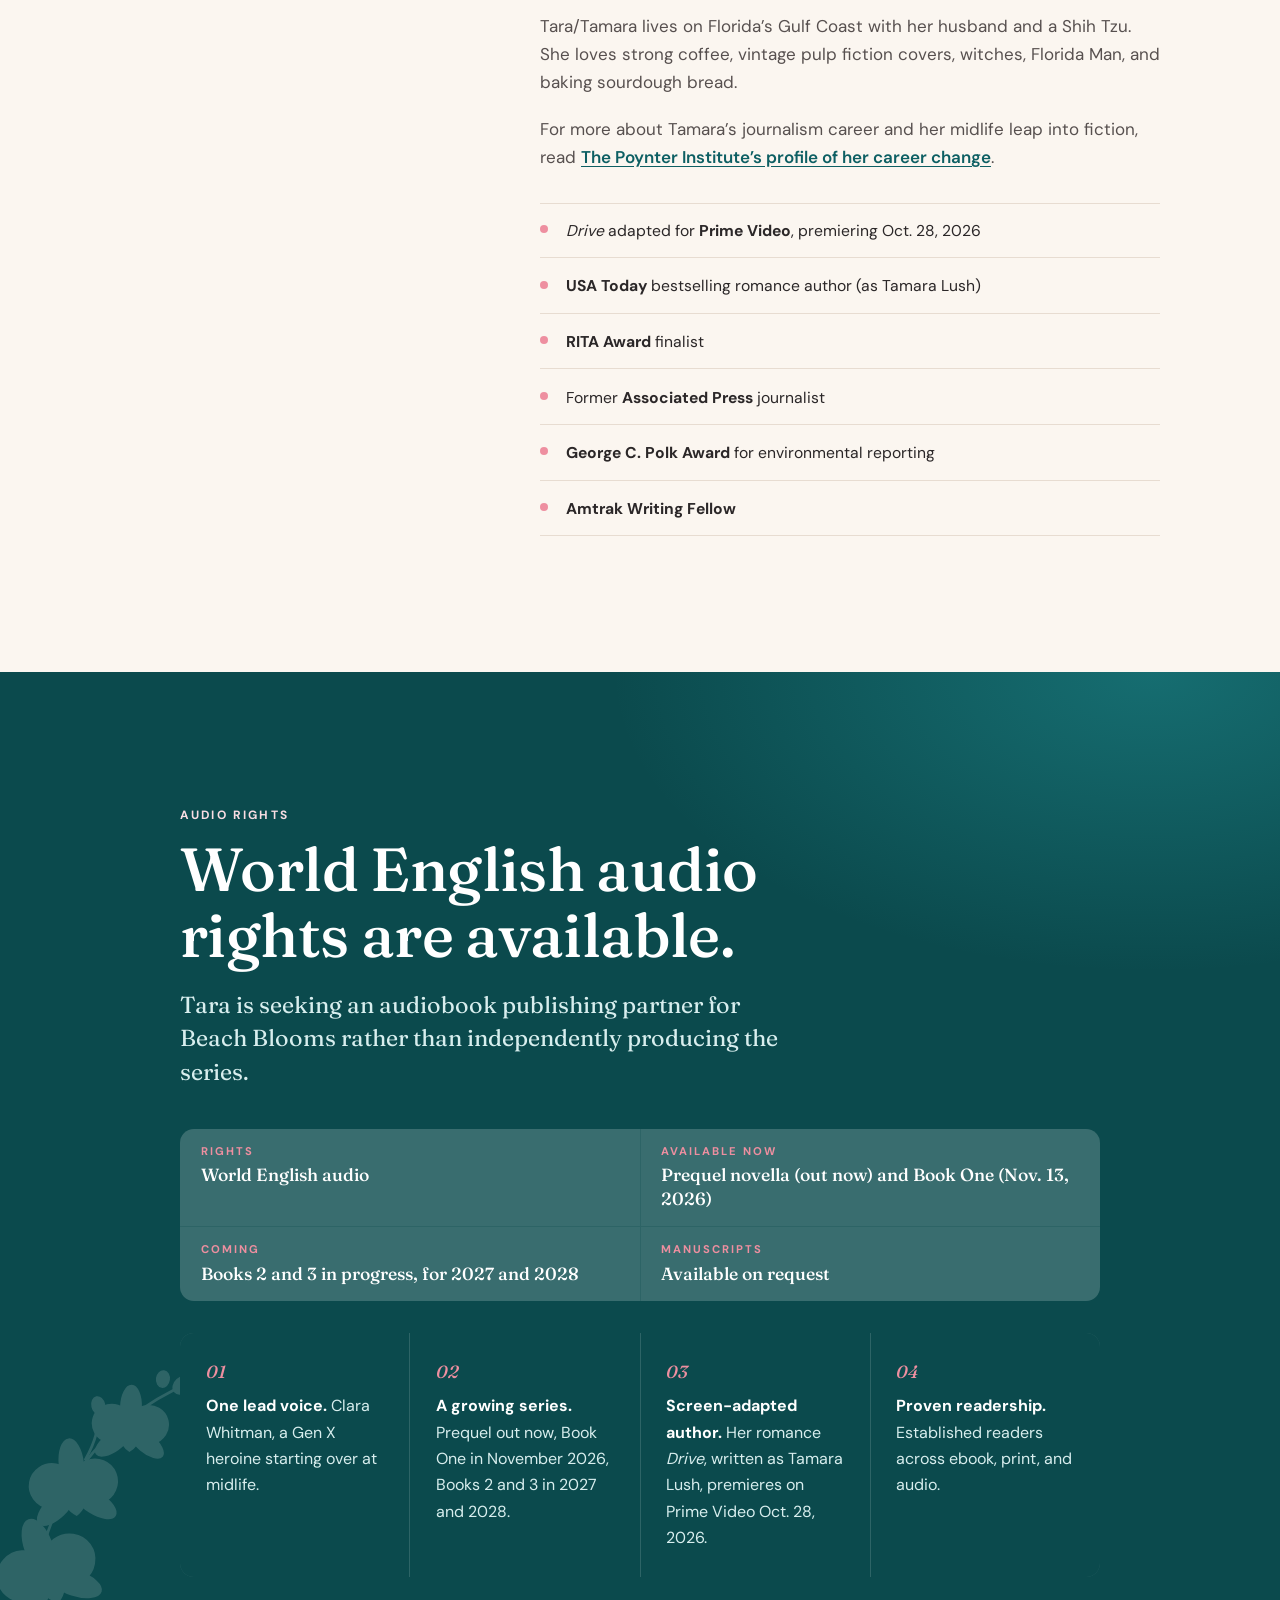
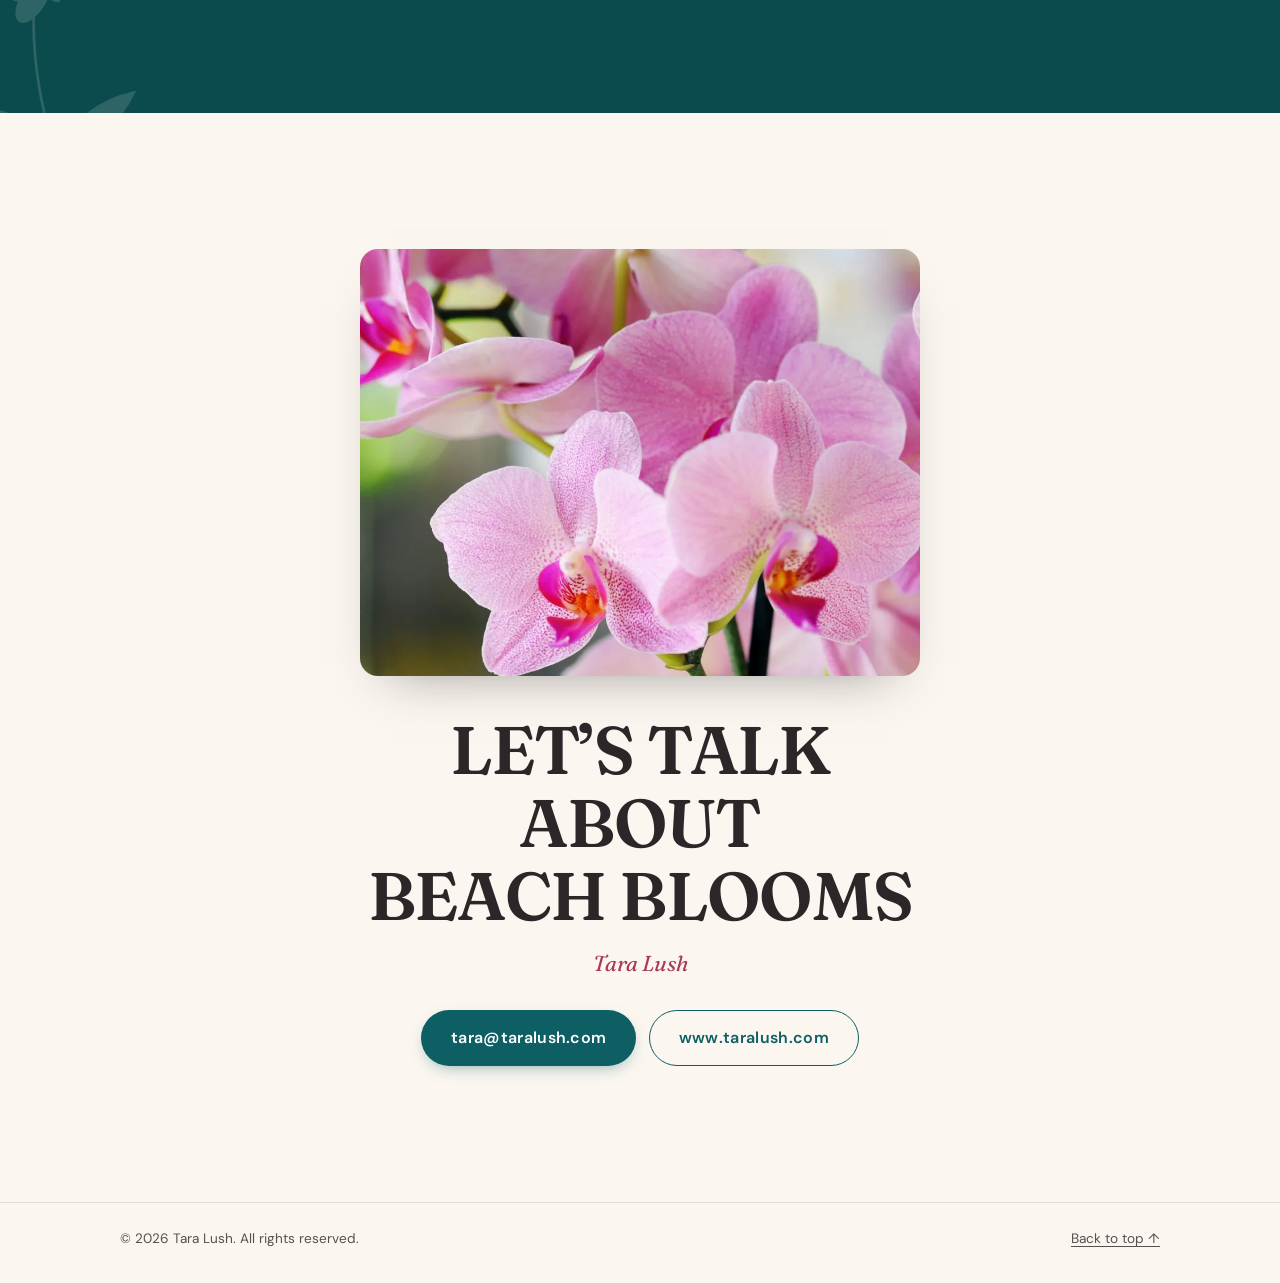
==== commit b5818307: "Add files via upload" ====
--- a/index.html
+++ b/index.html
@@ -71,10 +71,10 @@
 
       <div class="wrap hero-grid">
         <div class="hero-copy">
-          <p class="eyebrow"><span class="dot" aria-hidden="true"></span> Audio rights available</p>
+          <p class="eyebrow"><span class="dot" aria-hidden="true"></span> World English audio rights available</p>
           <h1 id="hero-title" class="hero-title">A Florist’s Guide to Homicide</h1>
           <p class="hero-sub">Book One in the Beach Blooms series</p>
-          <p class="hero-lede">A new Florida cozy mystery series from <strong>USA Today</strong> bestselling author Tara&nbsp;Lush.</p>
+          <p class="hero-lede">A new Florida cozy mystery series from Tara Lush, the cozy pen name of <strong>USA Today</strong> bestselling author Tamara&nbsp;Lush.</p>
 
           <blockquote class="hook">
             <p>Two midlife women. A vintage flower truck. A pink golf cart. <span>And murder.</span></p>
@@ -90,6 +90,12 @@
             <li><span>Genre</span> Contemporary cozy</li>
             <li><span>Length</span> 60,000 words</li>
           </ul>
+
+          <!-- DRIVE spotlight -->
+          <a class="spotlight" href="#author">
+            <span class="spotlight-tag">Now on screen</span>
+            <span class="spotlight-text">From the author of <cite>Drive</cite>, the Formula One romance adapted for <strong>Prime Video</strong>, premiering Oct.&nbsp;28,&nbsp;2026.</span>
+          </a>
         </div>
 
         <div class="hero-art">
@@ -172,7 +178,7 @@
         <header class="section-head">
           <img class="section-icon" src="orchid-bloom.svg" alt="" width="40" height="40">
           <p class="kicker">The Books</p>
-          <h2 id="books-title">Two titles in the series</h2>
+          <h2 id="books-title">The books so far</h2>
         </header>
 
         <!-- ---------- BOOK ONE ---------- -->
@@ -265,10 +271,10 @@
         <section class="reviews" aria-labelledby="reviews-title">
           <p class="kicker" id="reviews-title">What readers are saying about the prequel</p>
           <ul class="review-list">
-            <li class="reveal"><blockquote><p>I LAUGHED so hard and enjoyed this book so much.</p></blockquote></li>
-            <li class="reveal"><blockquote><p>What a FUN read!</p></blockquote></li>
-            <li class="reveal"><blockquote><p>Fast, fun read with great characters!</p></blockquote></li>
-            <li class="reveal"><blockquote><p>[It] gives you a great taste of what this traditional cozy mystery is all about.</p></blockquote></li>
+            <li class="reveal"><blockquote><p>I LAUGHED so hard and enjoyed this book so much.</p></blockquote><span class="src">Amazon reader review</span></li>
+            <li class="reveal"><blockquote><p>What a FUN read!</p></blockquote><span class="src">Amazon reader review</span></li>
+            <li class="reveal"><blockquote><p>Fast, fun read with great characters!</p></blockquote><span class="src">Amazon reader review</span></li>
+            <li class="reveal"><blockquote><p>[It] gives you a great taste of what this traditional cozy mystery is all about.</p></blockquote><span class="src">Amazon reader review</span></li>
           </ul>
         </section>
       </div>
@@ -295,6 +301,17 @@
             <p class="kicker">The Author</p>
             <h2 id="author-title">Tara Lush</h2>
           </header>
+          <figure class="author-quote reveal">
+            <blockquote><p>“Tara Lush is the queen of cozy!”</p></blockquote>
+            <figcaption>Reader review</figcaption>
+          </figure>
+
+          <!-- DRIVE feature -->
+          <aside class="drive-card reveal" aria-label="Drive on Prime Video">
+            <p class="drive-tag">Now on screen</p>
+            <p class="drive-title"><cite>Drive</cite> <span>on Prime Video</span></p>
+            <p class="drive-text">Her Formula One romance, written as Tamara Lush, has been adapted for Prime Video. Premieres <strong>October 28, 2026</strong>.</p>
+          </aside>
           <p class="lead reveal">Tara Lush is the cozy mystery pen name of author and former journalist Tamara Lush. As Tara, she writes cozy mysteries filled with fresh starts, found family, and usually a murder.</p>
           <p class="reveal">Her paranormal cozy mystery series include the Crescent Moon Mysteries, a witchy series set in the fictional Florida town of Cypress Grove, beginning with <cite>Eat, Pray, Hex</cite>, and the Hemlock Hollow series, set in a magical Vermont town. She also writes contemporary cozy mysteries, including the Coffee Lover’s Mystery series, the Critters &amp; Criminals series, and the Beach Blooms series.</p>
           <p class="reveal">Before writing fiction full time, Tamara spent nearly three decades as a journalist, including many years with The Associated Press. Her journalism received the George&nbsp;C. Polk Award for environmental reporting, and she was an Amtrak Writing Fellow.</p>
@@ -303,9 +320,9 @@
           <p class="reveal">For more about Tamara’s journalism career and her midlife leap into fiction, read <a href="https://www.poynter.org/business-work/2021/tamara-lush-left-the-ap-and-journalism-for-fiction-she-has-no-regrets/" target="_blank" rel="noopener">The Poynter Institute’s profile of her career change</a>.</p>
 
           <ul class="creds reveal" aria-label="Highlights">
+            <li><cite>Drive</cite> adapted for <strong>Prime Video</strong>, premiering Oct. 28, 2026</li>
             <li><strong>USA Today</strong> bestselling romance author (as Tamara Lush)</li>
             <li><strong>RITA Award</strong> finalist</li>
-            <li><cite>Drive</cite> adapted for <strong>Prime Video</strong>, premiering Oct. 28, 2026</li>
             <li>Former <strong>Associated Press</strong> journalist</li>
             <li><strong>George C. Polk Award</strong> for environmental reporting</li>
             <li><strong>Amtrak Writing Fellow</strong></li>
@@ -319,13 +336,21 @@
       <img class="deco deco-rights-orchid" src="orchid-spray.svg" alt="" width="240" height="320" loading="lazy">
       <div class="wrap rights-inner">
         <p class="kicker light">Audio Rights</p>
-        <h2 id="rights-title">Audio rights are currently available.</h2>
+        <h2 id="rights-title">World English audio rights are available.</h2>
         <p class="rights-lede">Tara is seeking an audiobook publishing partner for Beach Blooms rather than independently producing the series.</p>
+
+        <dl class="glance">
+          <div><dt>Rights</dt><dd>World English audio</dd></div>
+          <div><dt>Available now</dt><dd>Prequel novella (out now) and Book One (Nov. 13, 2026)</dd></div>
+          <div><dt>Coming</dt><dd>Books 2 and 3 in progress, for 2027 and 2028</dd></div>
+          <div><dt>Manuscripts</dt><dd>Available on request</dd></div>
+        </dl>
 
         <ul class="rights-points">
           <li><span class="num">01</span><span><strong>One lead voice.</strong> Clara Whitman, a Gen X heroine starting over at midlife.</span></li>
-          <li><span class="num">02</span><span><strong>Two titles.</strong> A prequel novella, out now, and Book One, releasing November 13, 2026.</span></li>
-          <li><span class="num">03</span><span><strong>Proven author.</strong> Established readership across ebook, print, and audio.</span></li>
+          <li><span class="num">02</span><span><strong>A growing series.</strong> Prequel out now, Book One in November 2026, Books 2 and 3 in 2027 and 2028.</span></li>
+          <li><span class="num">03</span><span><strong>Screen-adapted author.</strong> Her romance <cite>Drive</cite>, written as Tamara Lush, premieres on Prime Video Oct. 28, 2026.</span></li>
+          <li><span class="num">04</span><span><strong>Proven readership.</strong> Established readers across ebook, print, and audio.</span></li>
         </ul>
       </div>
     </section>
--- a/styles.css
+++ b/styles.css
@@ -381,3 +381,44 @@
 
 /* Watercolor truck: sits on its own cream paper, so lighten the frame treatment */
 .series-photo img:not(.deco) { box-shadow: 0 20px 44px -30px rgba(43, 39, 40, .35); border: 1px solid var(--line); background: #F8F5F0; }
+
+/* Drive spotlight (hero) */
+.spotlight { display: flex; flex-direction: column; gap: .35rem; margin-top: 1.6rem; padding: 1rem 1.2rem; border-radius: 12px; background: var(--paper); border: 1px solid var(--line); border-left: 4px solid var(--teal); text-decoration: none; color: var(--ink); max-width: 34rem; transition: transform .25s var(--ease), box-shadow .25s; }
+.spotlight:hover { transform: translateY(-2px); box-shadow: 0 12px 28px -18px rgba(43,39,40,.4); color: var(--ink); }
+.spotlight-tag, .drive-tag { font: 700 .7rem/1.2 var(--sans); letter-spacing: .18em; text-transform: uppercase; color: var(--teal-deep); margin: 0; }
+.spotlight-text { font-size: .98rem; line-height: 1.5; }
+.spotlight cite { font-weight: 600; }
+
+/* Author: reader quote + Drive card */
+.author-quote { margin: 0 0 1.8rem; }
+.author-quote blockquote { margin: 0; }
+.author-quote p { margin: 0; font: italic 500 clamp(1.5rem, 4vw, 1.9rem)/1.25 var(--serif); color: var(--pink-deep); }
+.author-quote figcaption { margin-top: .4rem; font-size: .8rem; letter-spacing: .08em; text-transform: uppercase; color: var(--ink-soft); }
+.drive-card { background: var(--teal-night); color: #D8EEEE; border-radius: var(--radius); padding: 1.4rem 1.5rem; margin-bottom: 2rem; position: relative; overflow: hidden; }
+.drive-card::after { content: ""; position: absolute; right: -40px; top: -40px; width: 160px; height: 160px; border-radius: 50%; background: radial-gradient(circle, rgba(42,175,179,.45), transparent 70%); }
+.drive-card .drive-tag { color: var(--pink); }
+.author-copy .drive-card p { color: #D8EEEE; }
+.author-copy .drive-card .drive-tag { color: var(--pink); }
+.drive-title { margin: .35rem 0 .5rem; font: 600 1.9rem/1.1 var(--serif); }
+.author-copy .drive-card .drive-title { color: #fff; }
+.drive-title span { font: italic 400 1.2rem var(--serif); color: #BFE3E3; }
+.drive-text { margin: 0; font-size: 1rem; }
+.drive-card strong { color: #fff; }
+
+/* Reviews source line */
+.review-list li { flex-direction: column; gap: .7rem; }
+.review-list .src { font-size: .72rem; letter-spacing: .1em; text-transform: uppercase; color: var(--ink-soft); }
+
+/* Rights at a glance */
+.glance { margin: 0 0 2rem; display: grid; gap: 1px; background: rgba(255,255,255,.14); border-radius: var(--radius); overflow: hidden; }
+.glance div { background: rgba(255,255,255,.06); padding: 1rem 1.3rem; }
+.glance dt { font: 700 .7rem/1.2 var(--sans); letter-spacing: .18em; text-transform: uppercase; color: var(--pink); margin-bottom: .3rem; }
+.glance dd { margin: 0; font: 500 1.1rem/1.35 var(--serif); color: #fff; }
+@media (min-width: 640px) {
+  .glance { grid-template-columns: 1fr 1fr; }
+  .rights-points { grid-template-columns: 1fr 1fr; }
+}
+@media (min-width: 960px) {
+  .rights-points { grid-template-columns: repeat(4, 1fr); }
+  .rights-inner { max-width: 1000px; }
+}
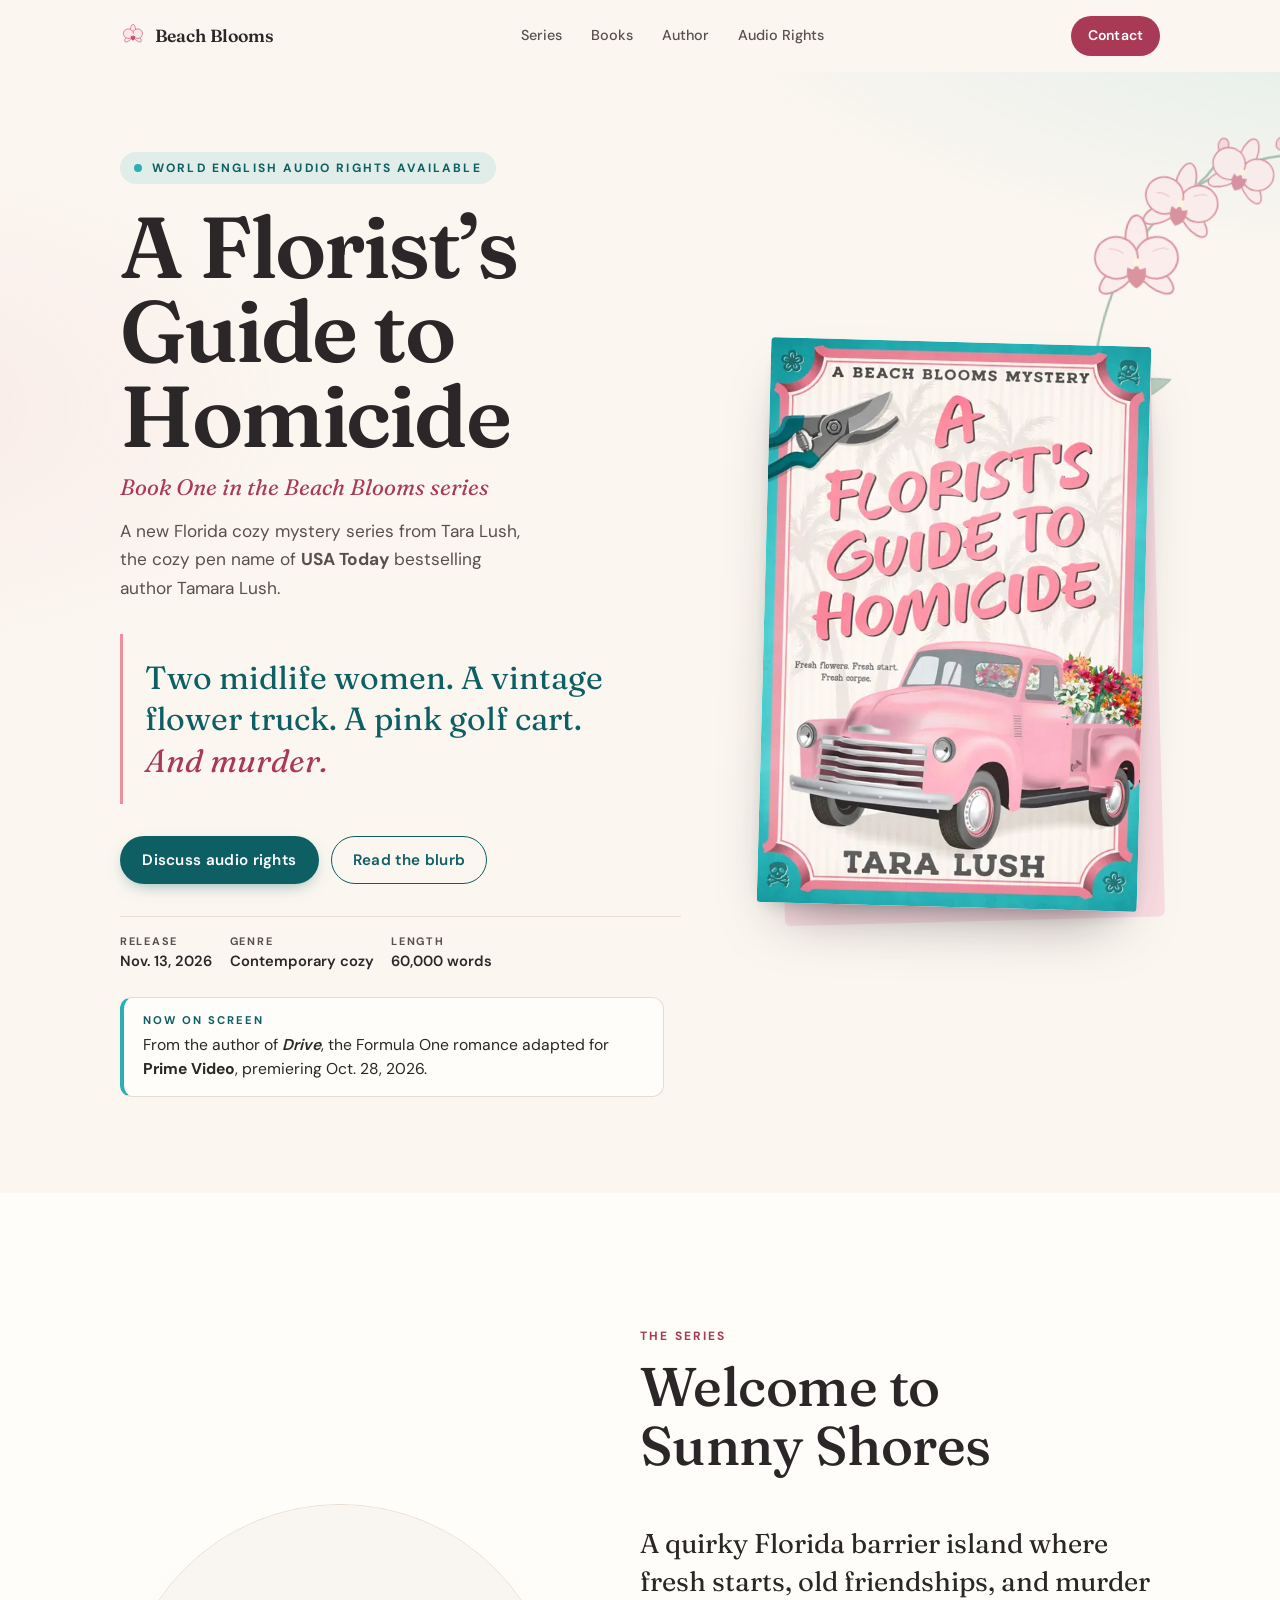
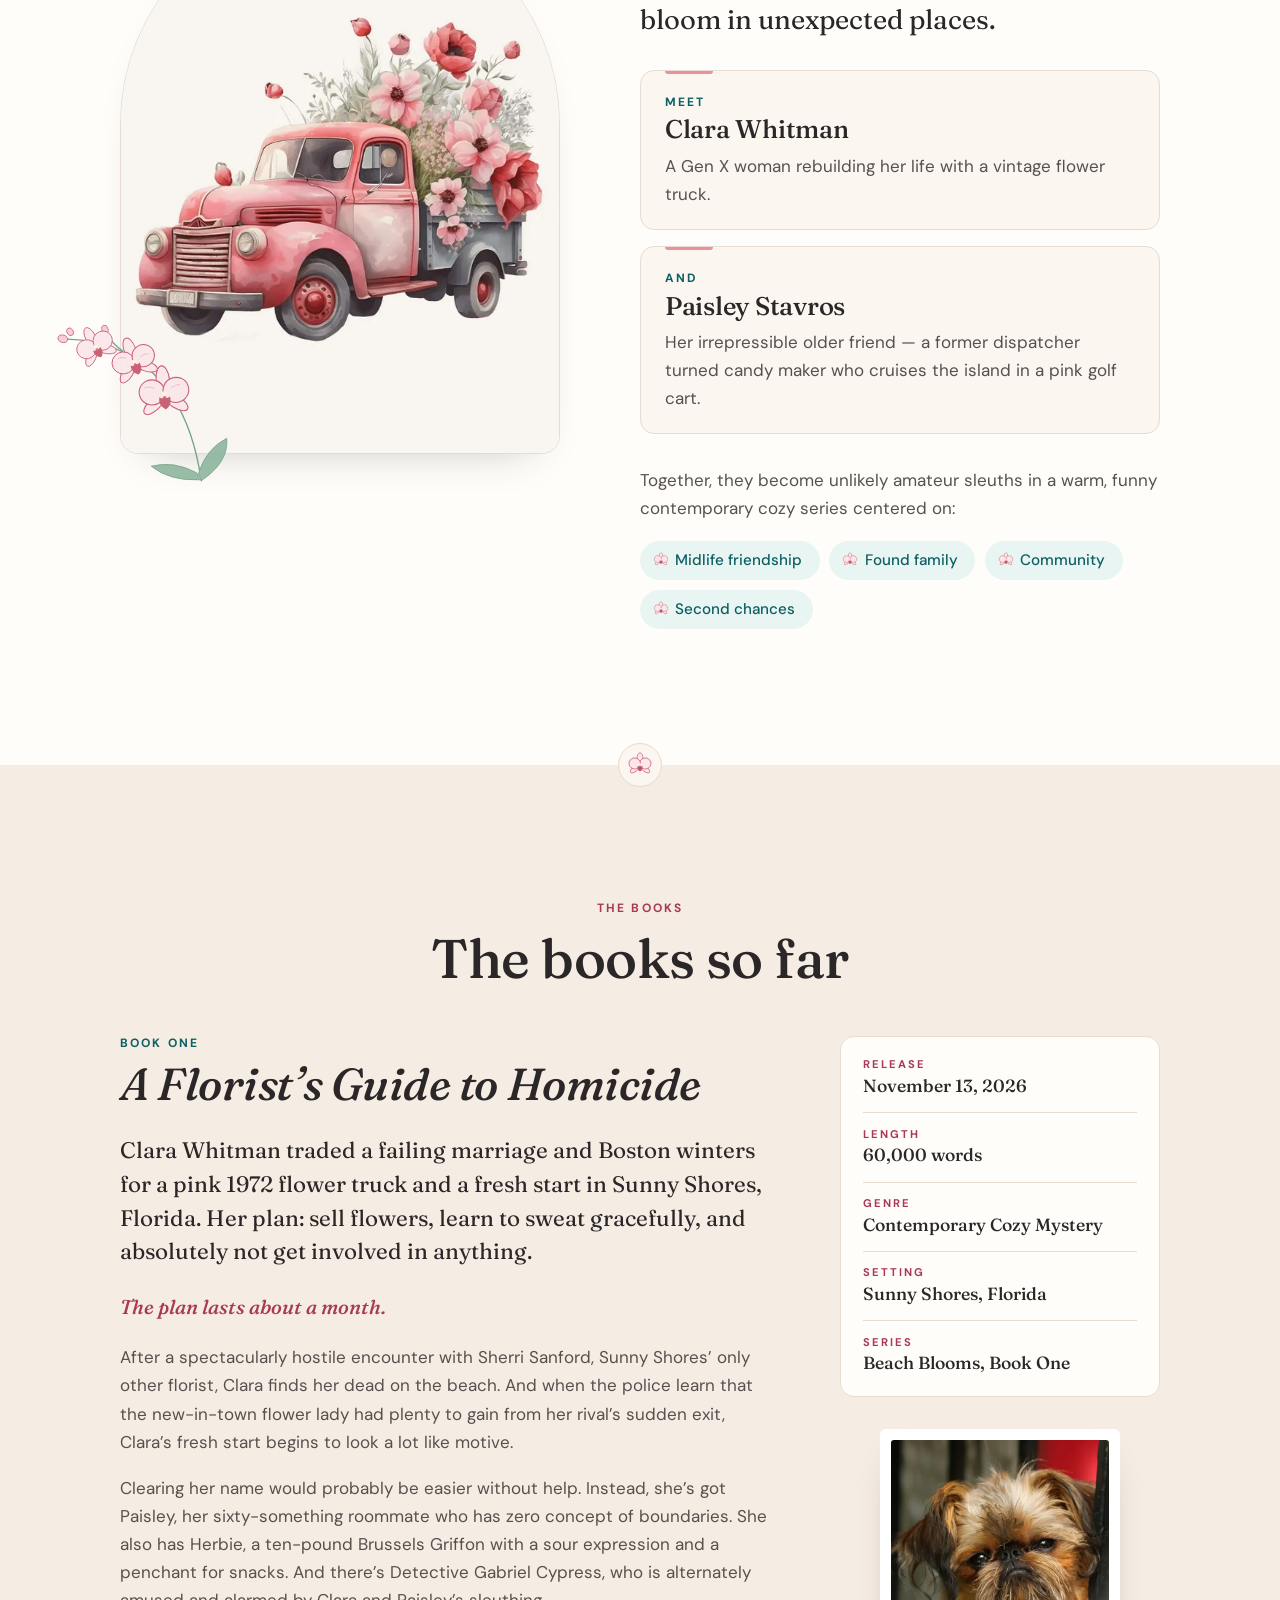
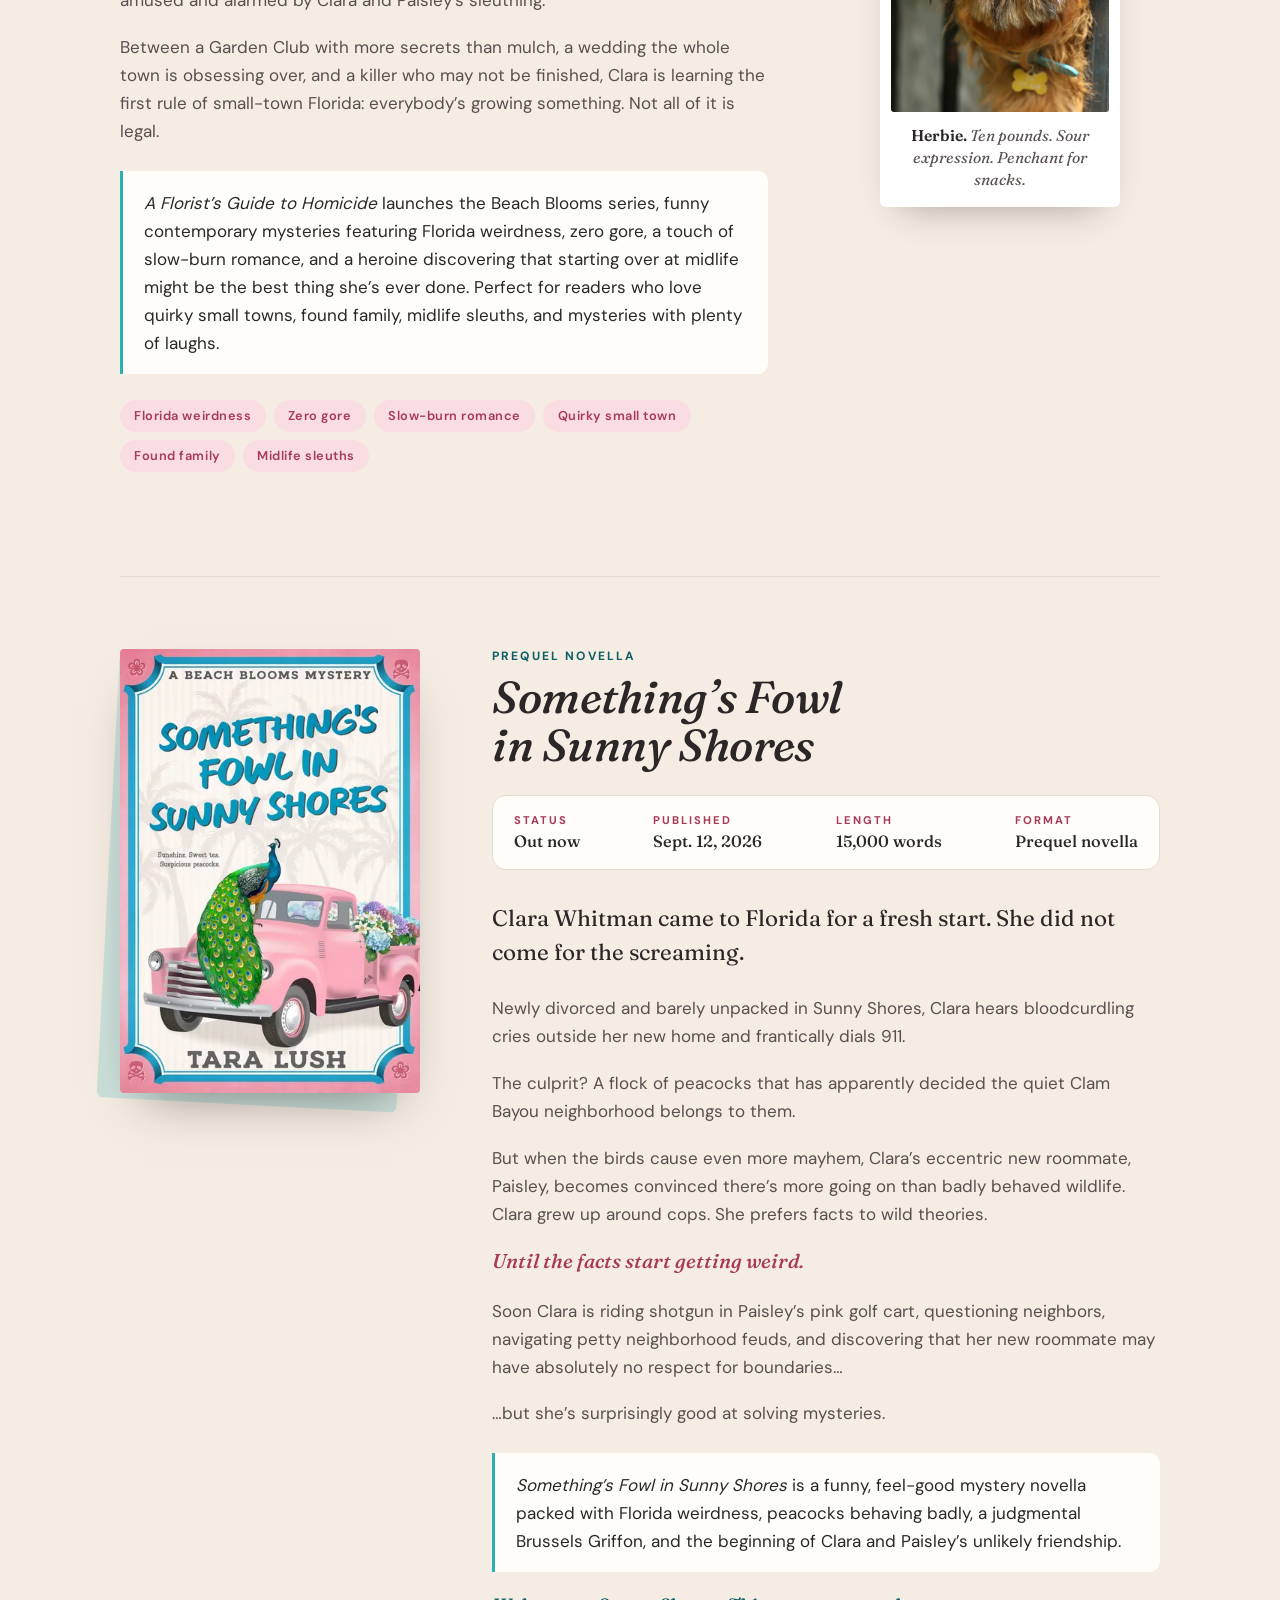
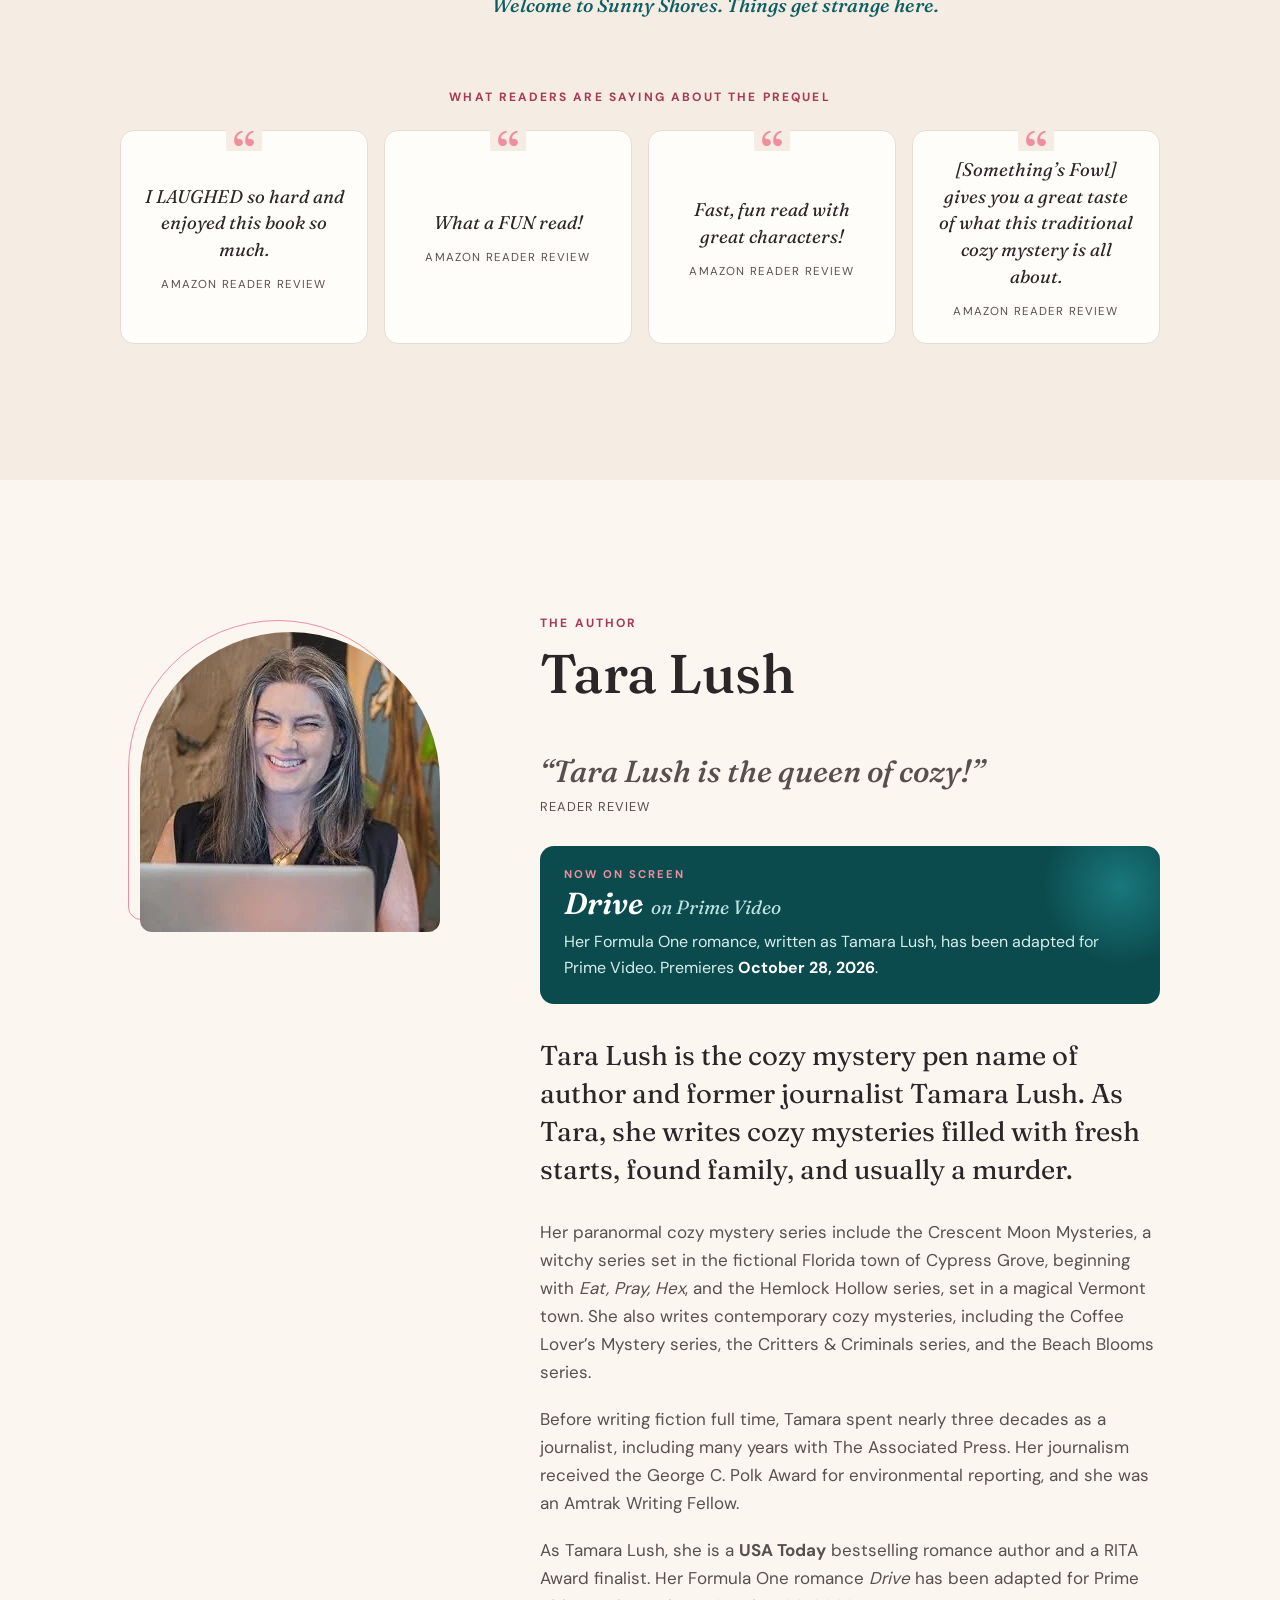
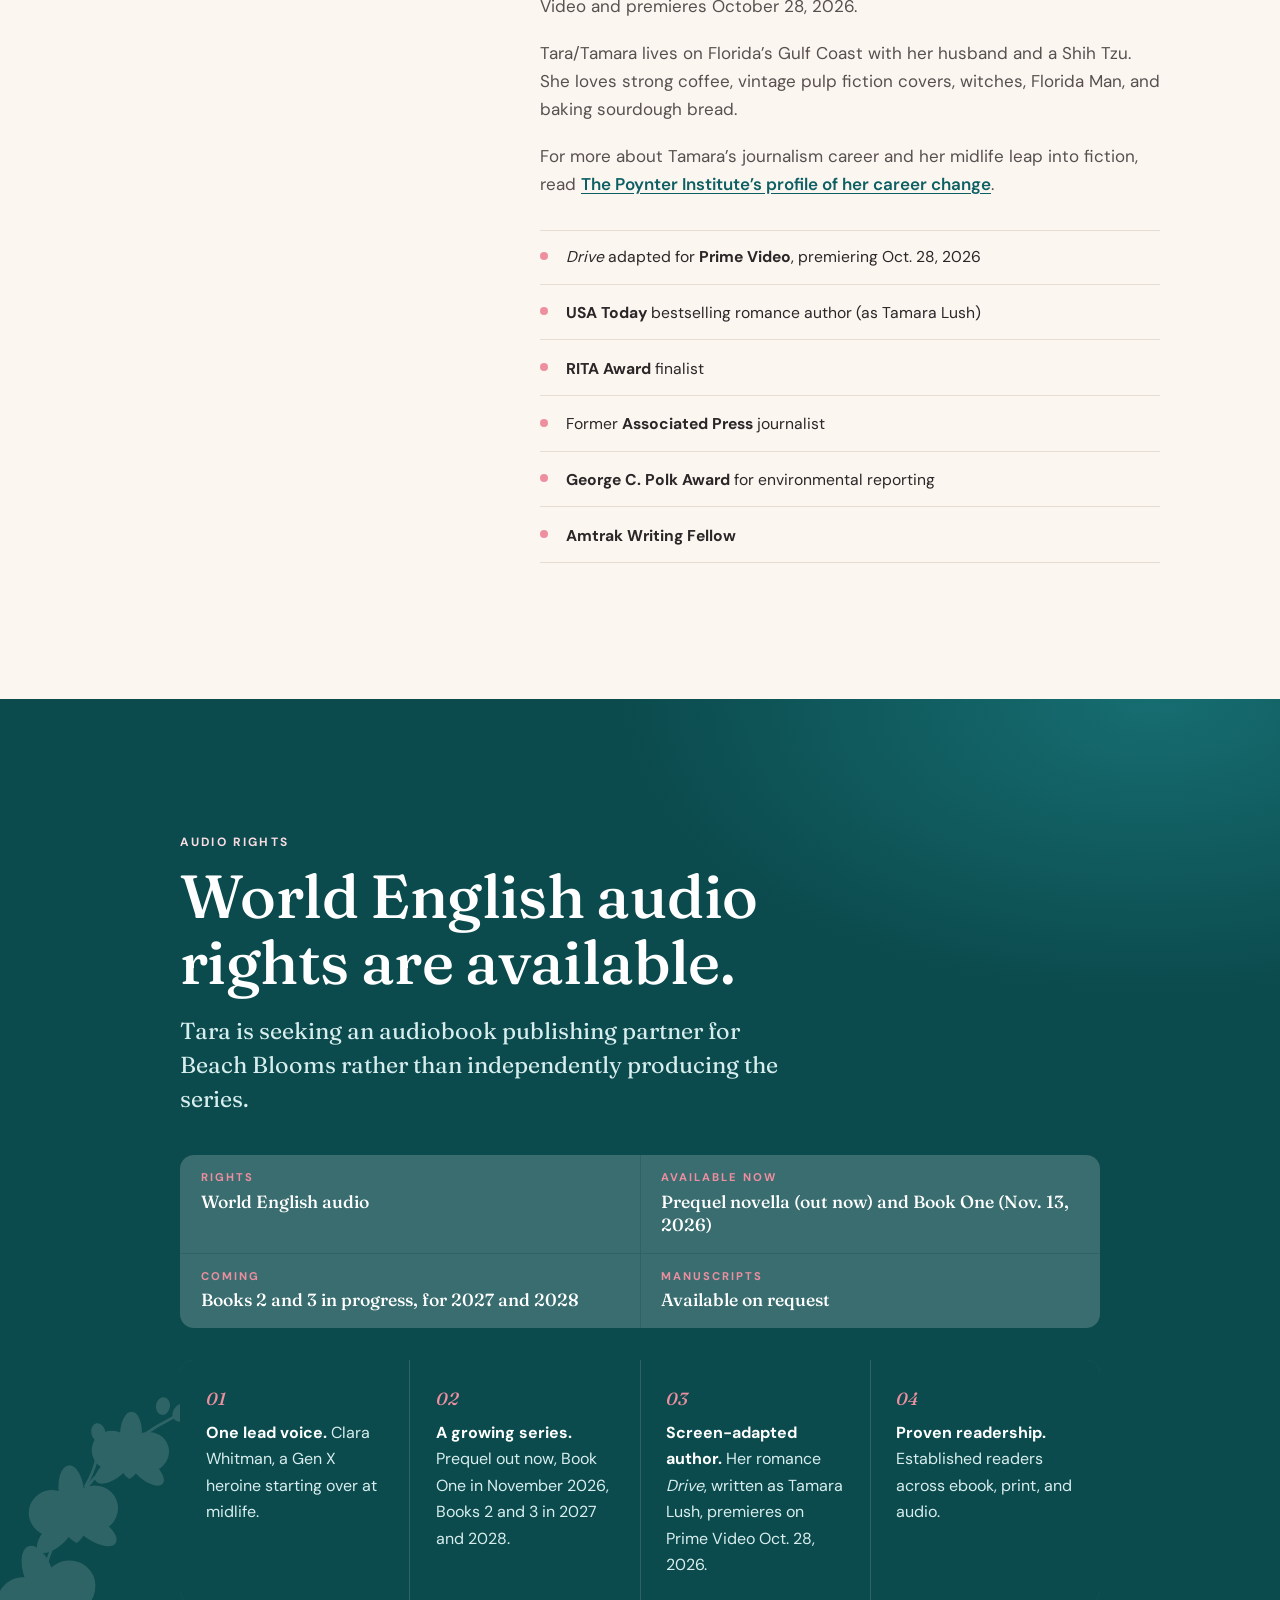
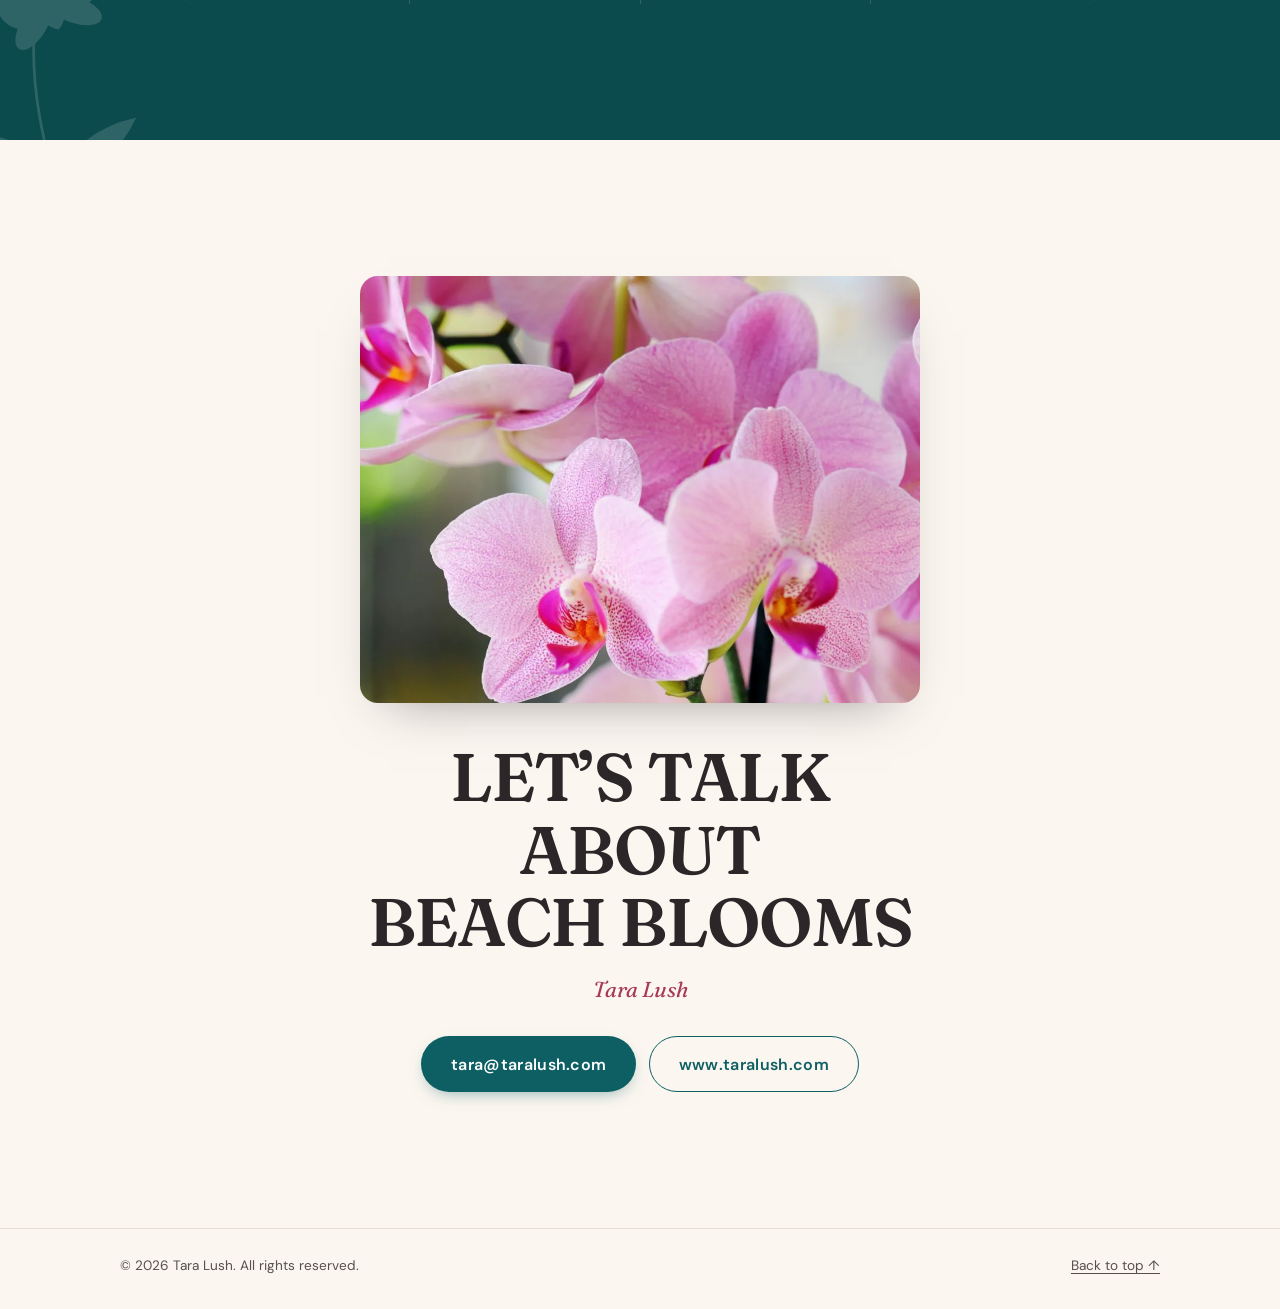
==== commit 7587dab9: "Add files via upload" ====
--- a/index.html
+++ b/index.html
@@ -274,7 +274,7 @@
             <li class="reveal"><blockquote><p>I LAUGHED so hard and enjoyed this book so much.</p></blockquote><span class="src">Amazon reader review</span></li>
             <li class="reveal"><blockquote><p>What a FUN read!</p></blockquote><span class="src">Amazon reader review</span></li>
             <li class="reveal"><blockquote><p>Fast, fun read with great characters!</p></blockquote><span class="src">Amazon reader review</span></li>
-            <li class="reveal"><blockquote><p>[It] gives you a great taste of what this traditional cozy mystery is all about.</p></blockquote><span class="src">Amazon reader review</span></li>
+            <li class="reveal"><blockquote><p>[<cite>Something’s Fowl</cite>] gives you a great taste of what this traditional cozy mystery is all about.</p></blockquote><span class="src">Amazon reader review</span></li>
           </ul>
         </section>
       </div>
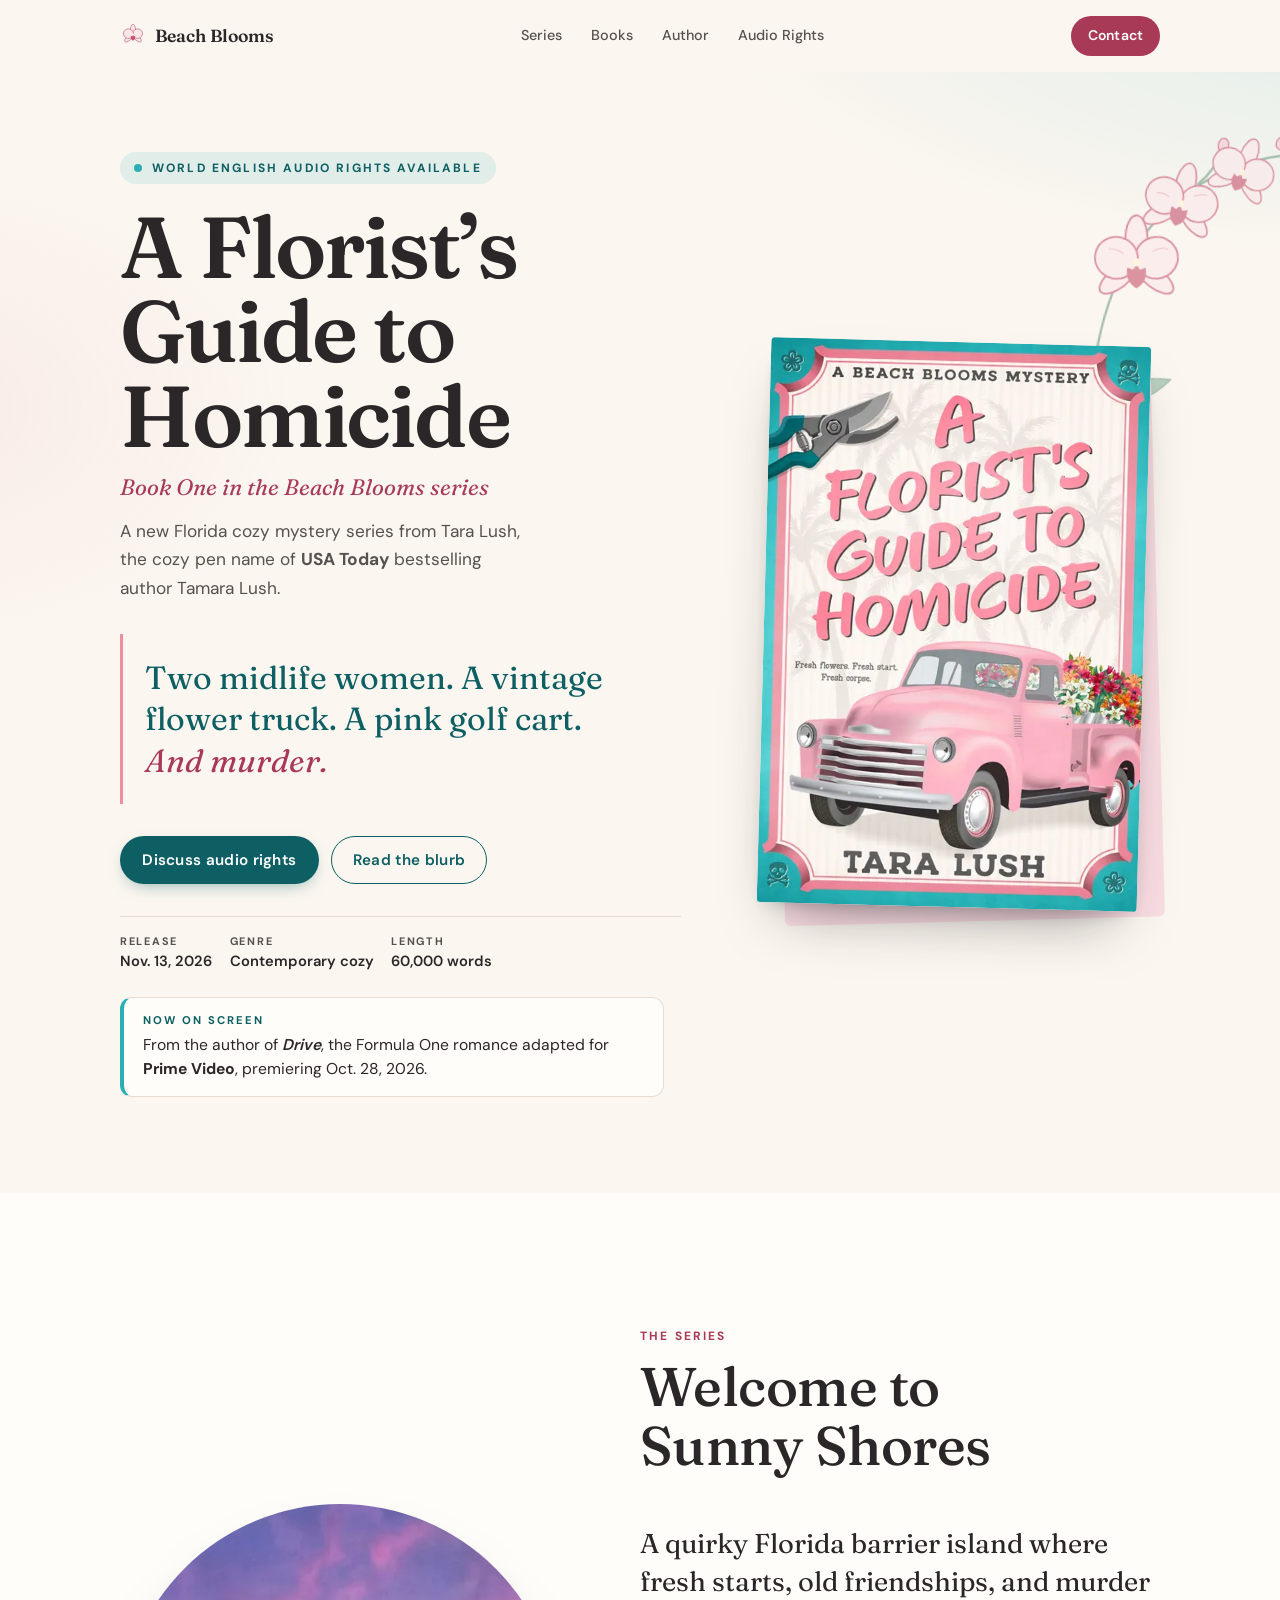
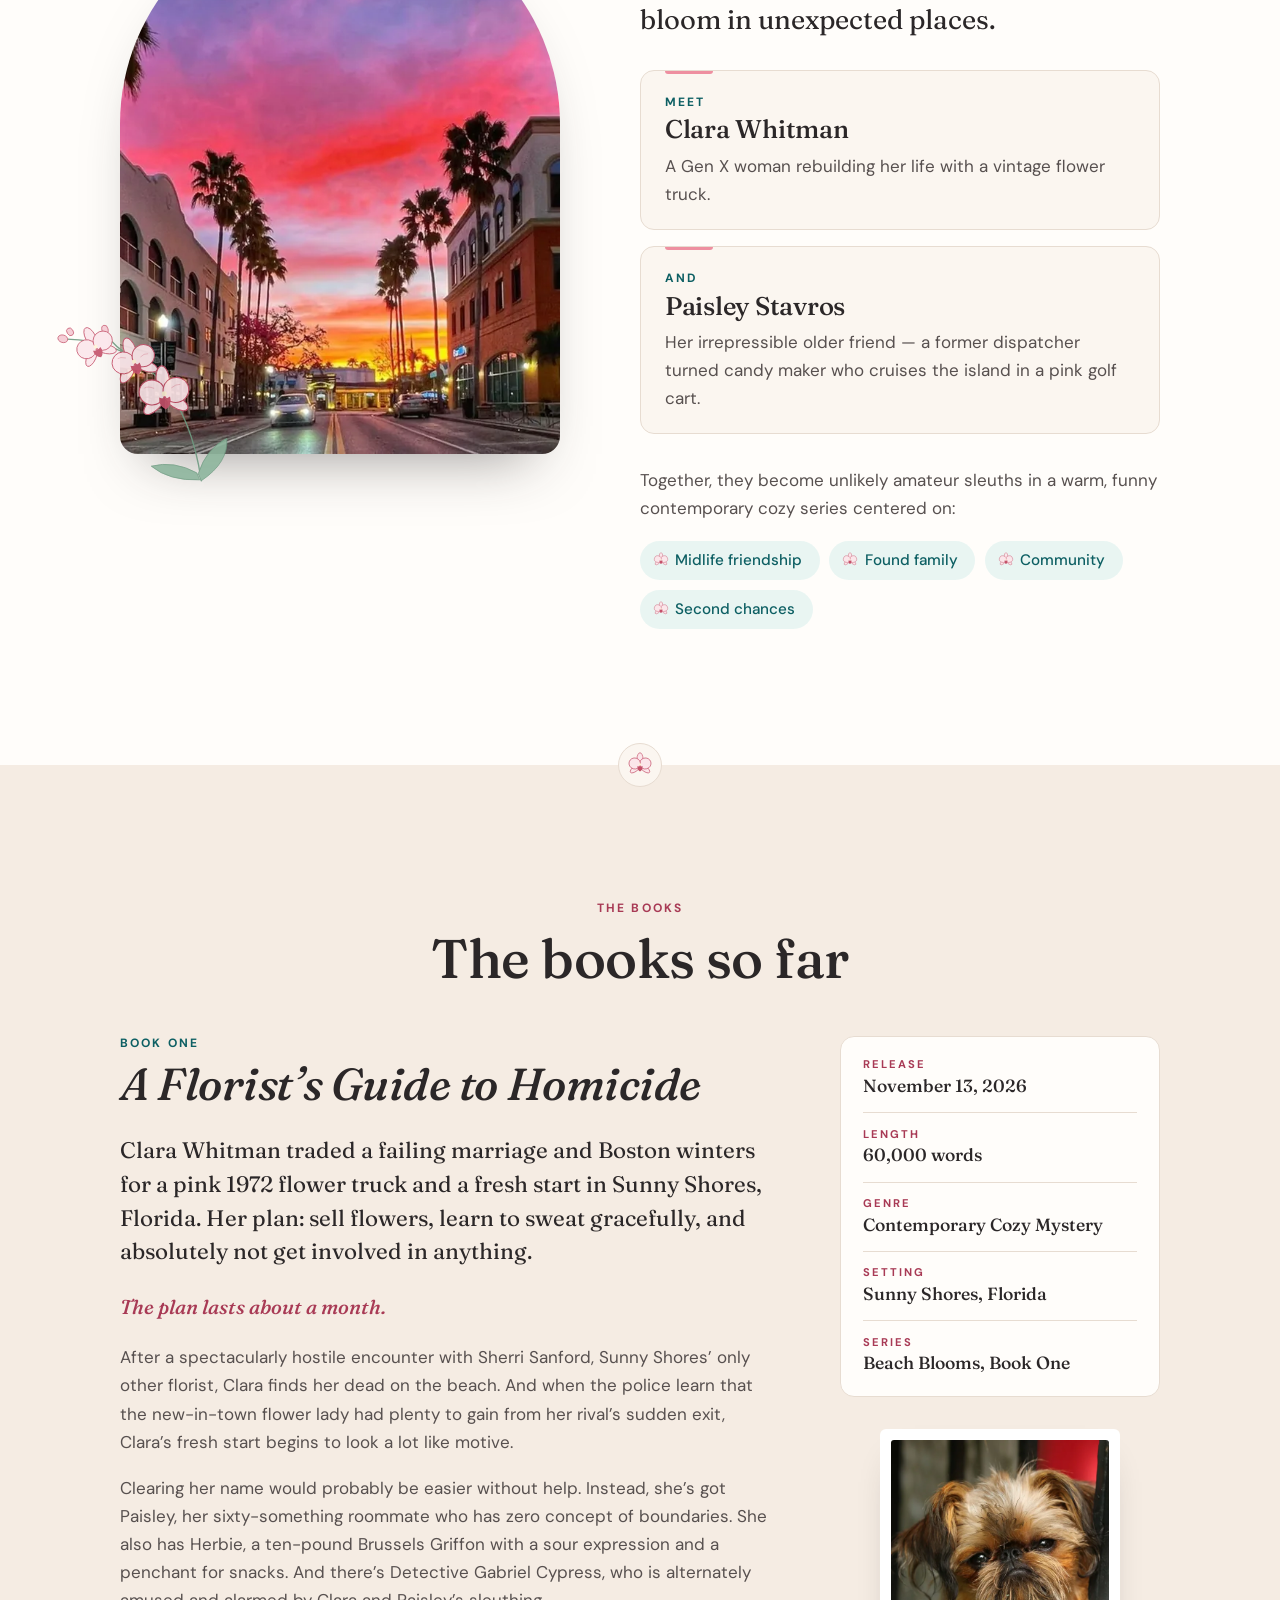
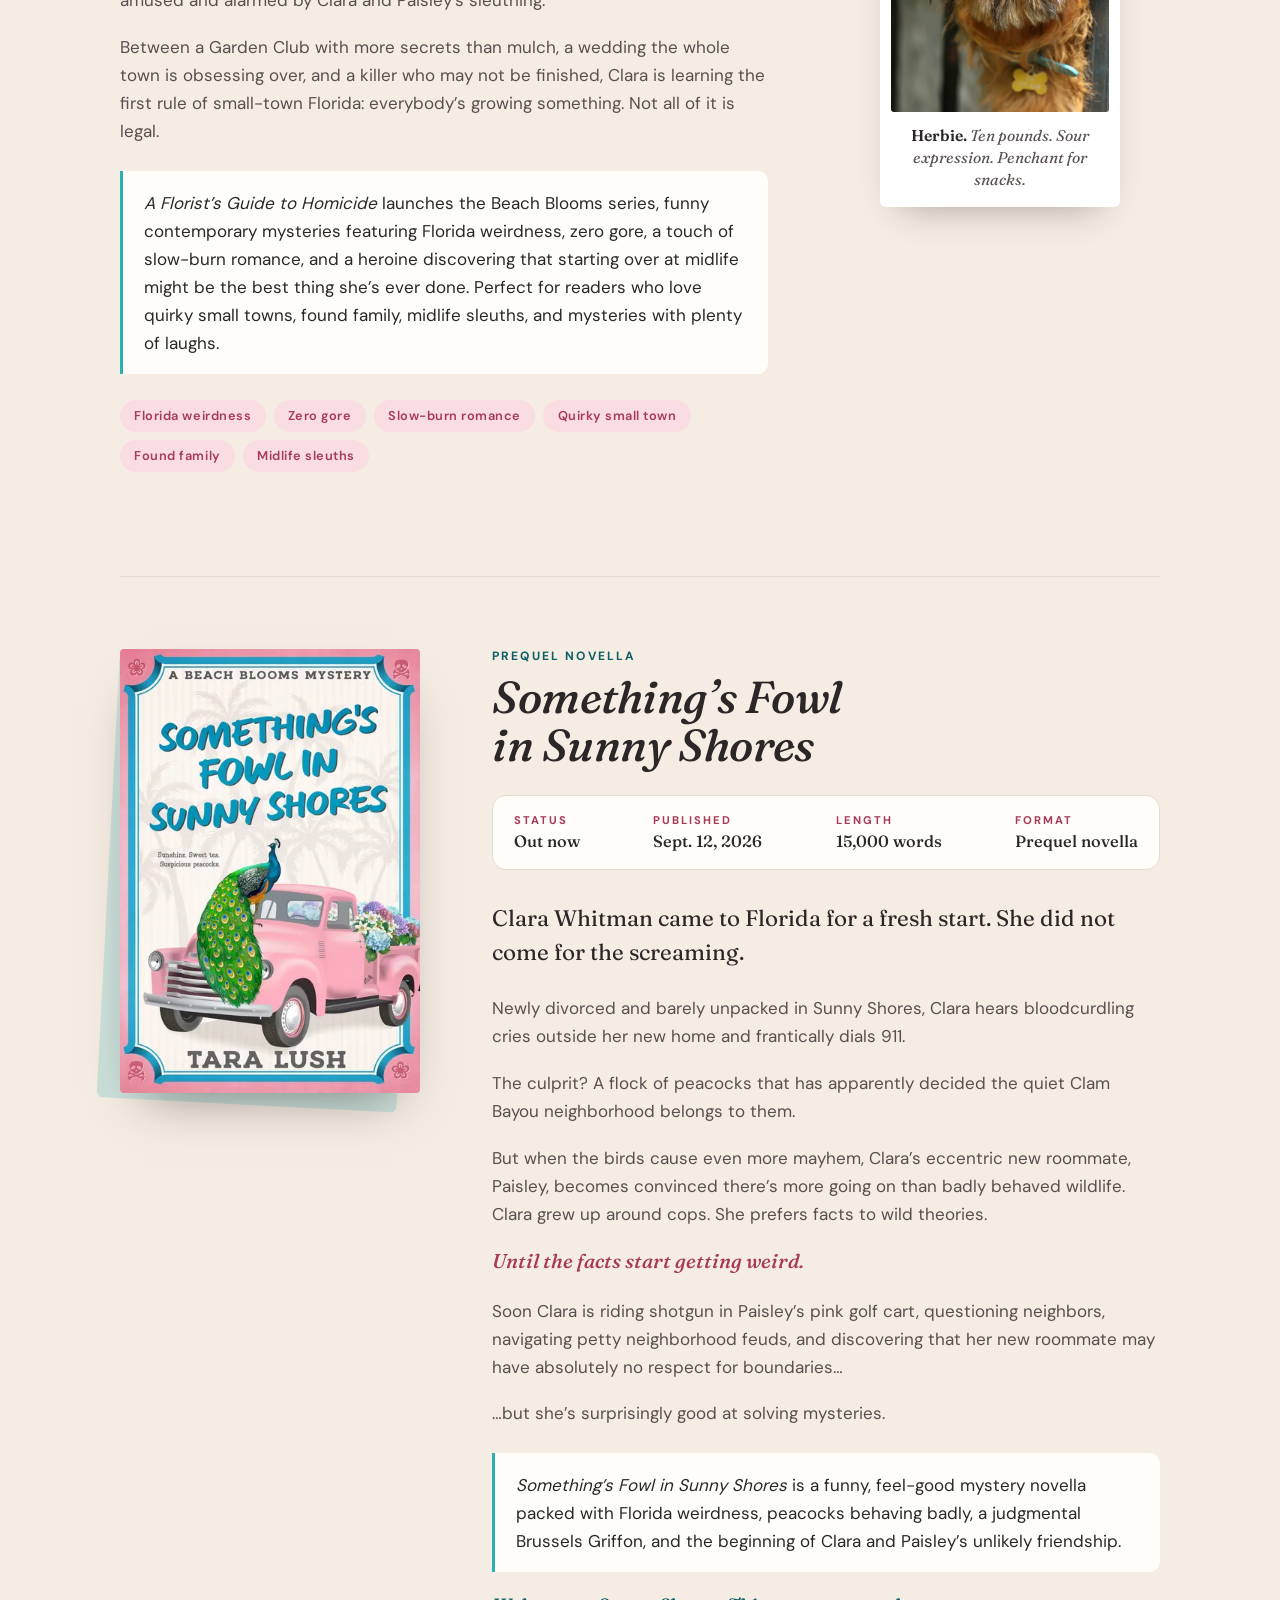
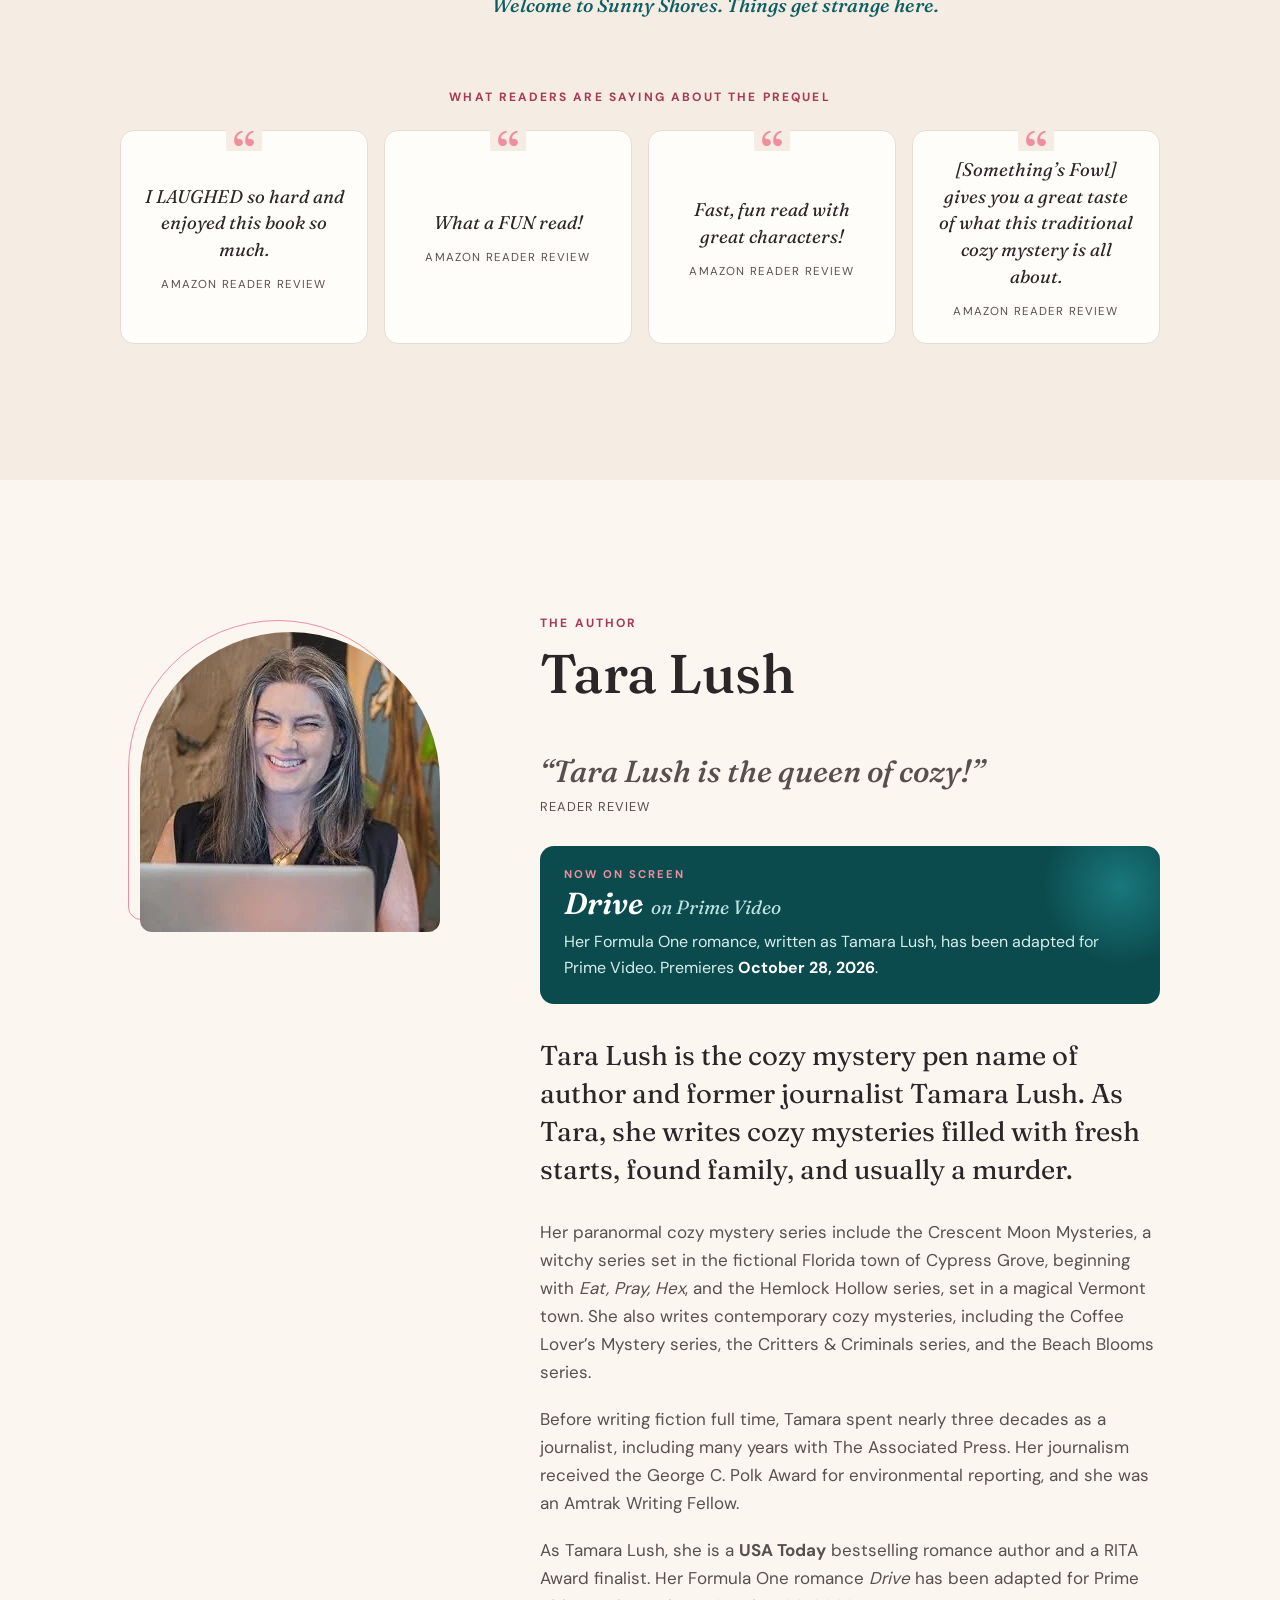
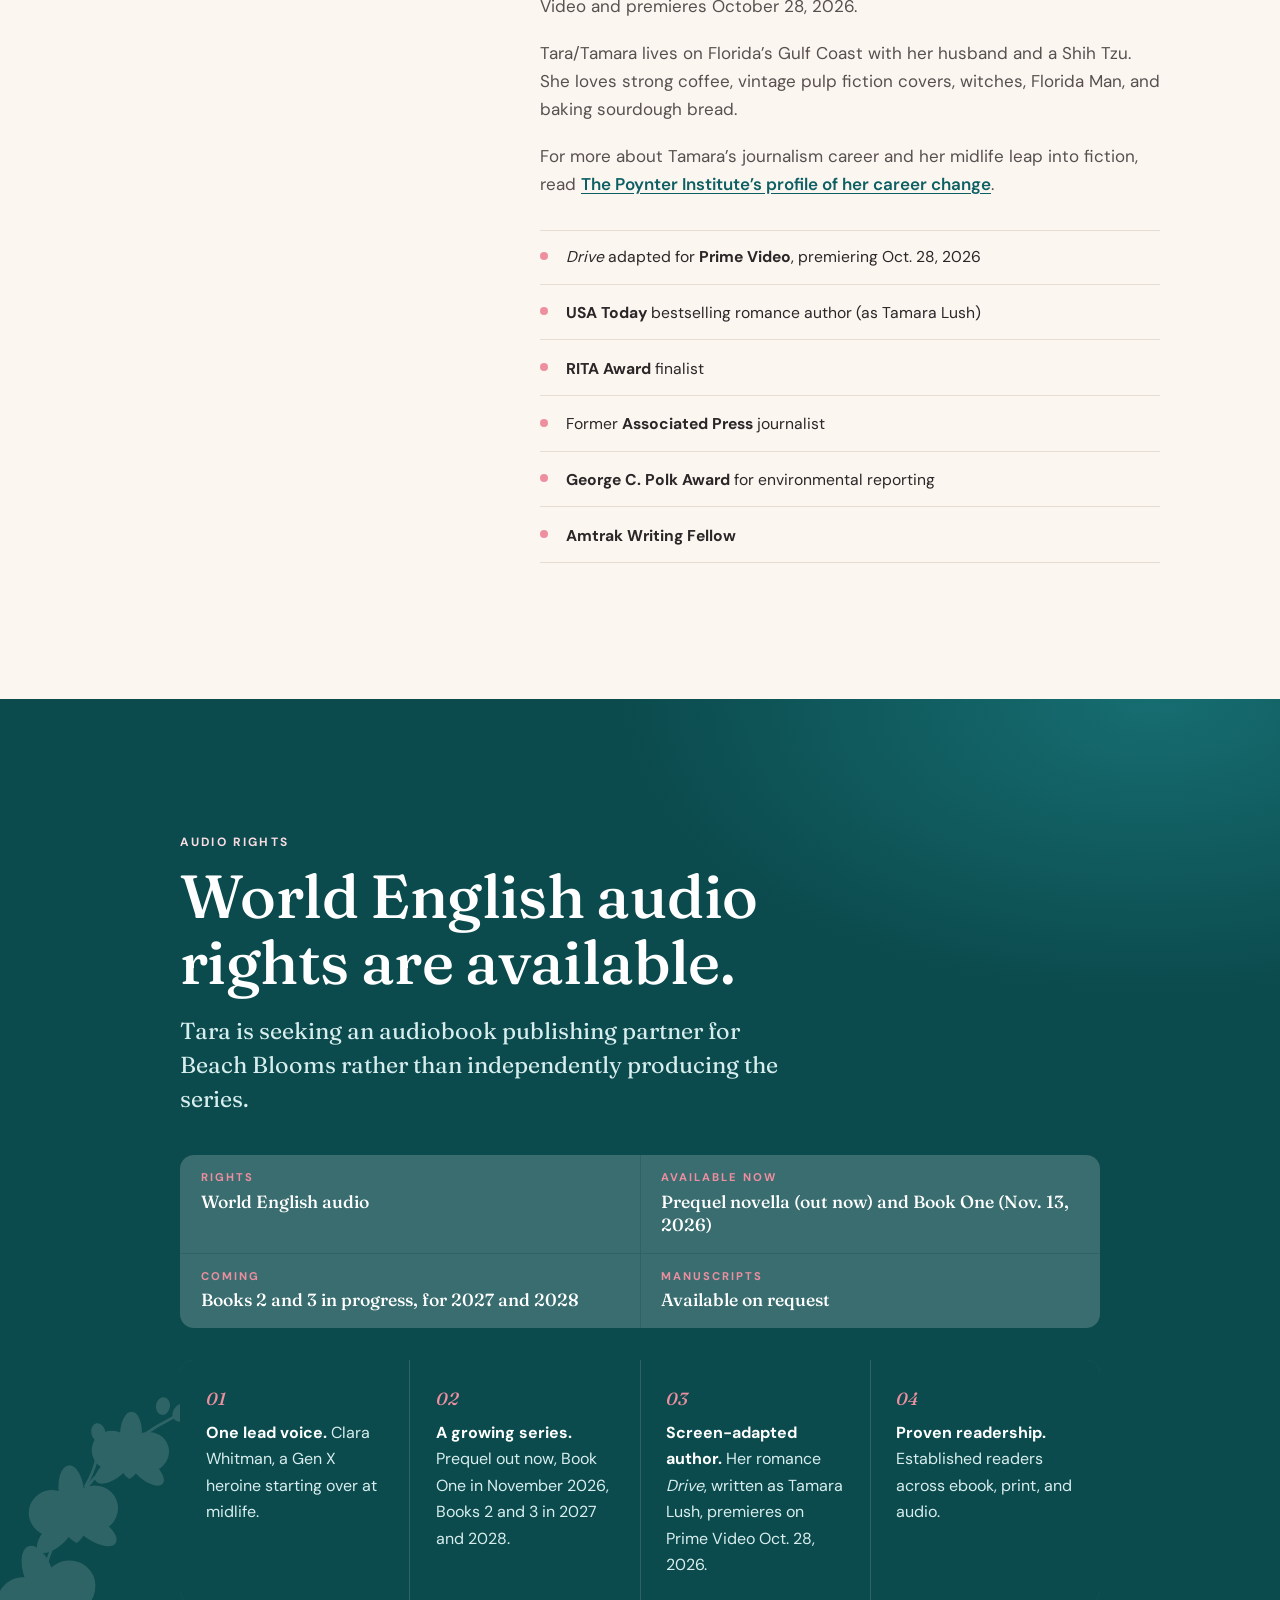
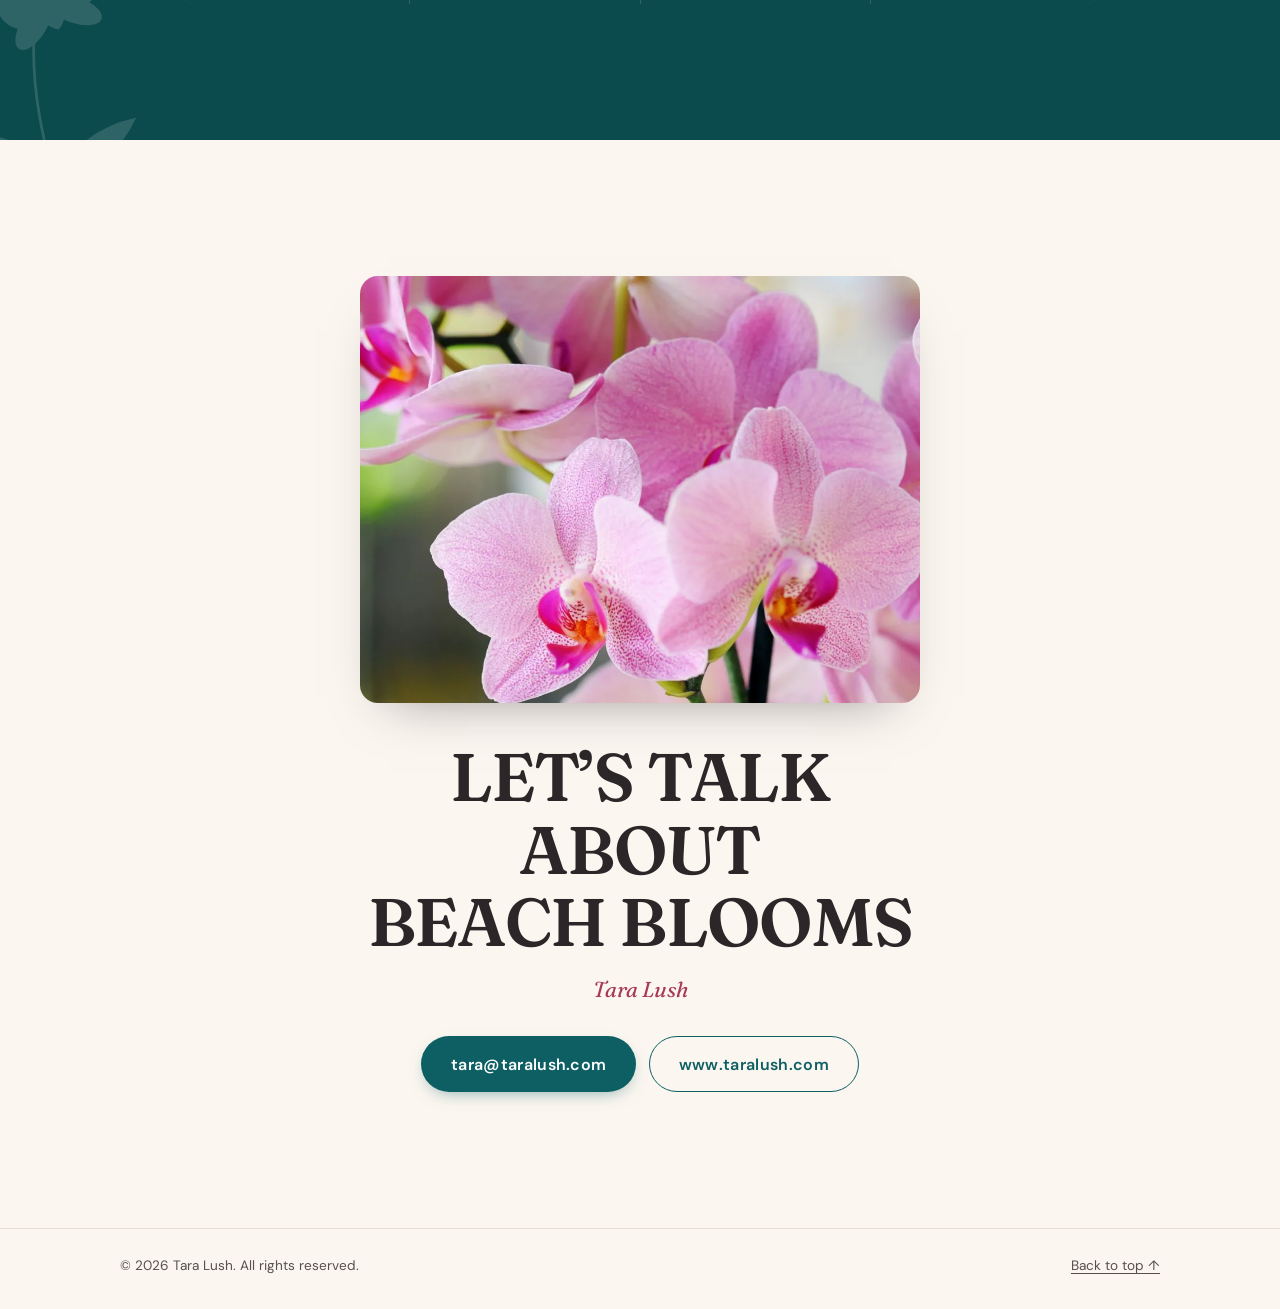
==== commit 58c6c38f: "Add files via upload" ====
--- a/index.html
+++ b/index.html
@@ -125,18 +125,18 @@
     <section class="section series" id="series" aria-labelledby="series-title">
       <div class="wrap series-grid">
         <!-- =====================================================
-             FEATURED IMAGE: watercolor pink flower truck (most prominent motif)
+             FEATURED PHOTO: small-town Florida street at sunset
              Files: truck-blooms-600/1000 (.webp + .jpg)
              ===================================================== -->
         <figure class="series-photo reveal">
           <img class="deco deco-series-orchid" src="orchid-spray.svg" alt="" width="240" height="320" loading="lazy">
           <picture>
-            <source type="image/webp" srcset="truck-blooms-600.webp 600w, truck-blooms-1000.webp 1000w" sizes="(min-width: 960px) 460px, 90vw">
+            <source type="image/webp" srcset="truck-blooms-600.webp 600w, truck-blooms-1000.webp 1000w" sizes="(min-width: 960px) 440px, 90vw">
             <img src="truck-blooms-600.jpg"
                  srcset="truck-blooms-600.jpg 600w, truck-blooms-1000.jpg 1000w"
-                 sizes="(min-width: 960px) 460px, 90vw"
+                 sizes="(min-width: 960px) 440px, 90vw"
                  width="600" height="750" loading="lazy" decoding="async"
-                 alt="Watercolor illustration of a pink vintage pickup truck overflowing with pink blooms.">
+                 alt="A palm-lined small-town Florida main street under a pink and orange sunset.">
           </picture>
         </figure>
 
--- a/styles.css
+++ b/styles.css
@@ -380,7 +380,6 @@
 }
 
 /* Watercolor truck: sits on its own cream paper, so lighten the frame treatment */
-.series-photo img:not(.deco) { box-shadow: 0 20px 44px -30px rgba(43, 39, 40, .35); border: 1px solid var(--line); background: #F8F5F0; }
 
 /* Drive spotlight (hero) */
 .spotlight { display: flex; flex-direction: column; gap: .35rem; margin-top: 1.6rem; padding: 1rem 1.2rem; border-radius: 12px; background: var(--paper); border: 1px solid var(--line); border-left: 4px solid var(--teal); text-decoration: none; color: var(--ink); max-width: 34rem; transition: transform .25s var(--ease), box-shadow .25s; }
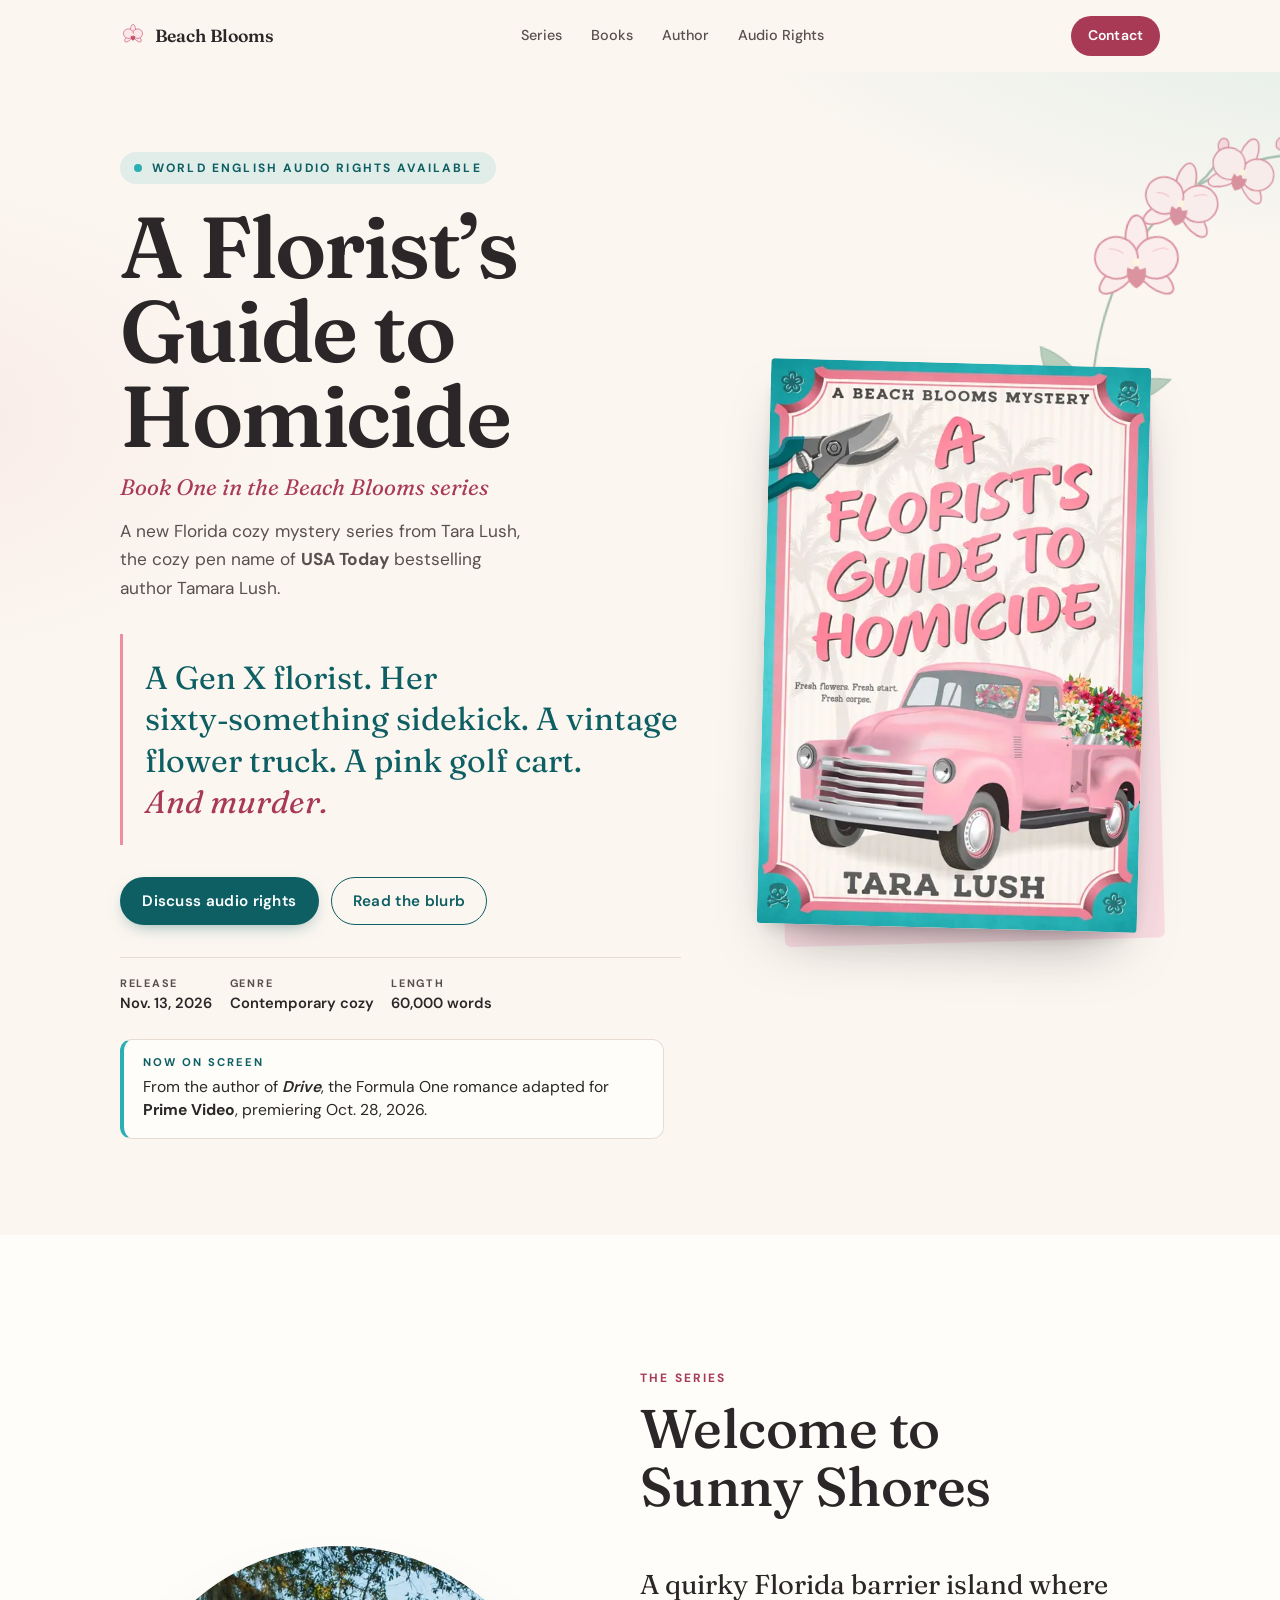
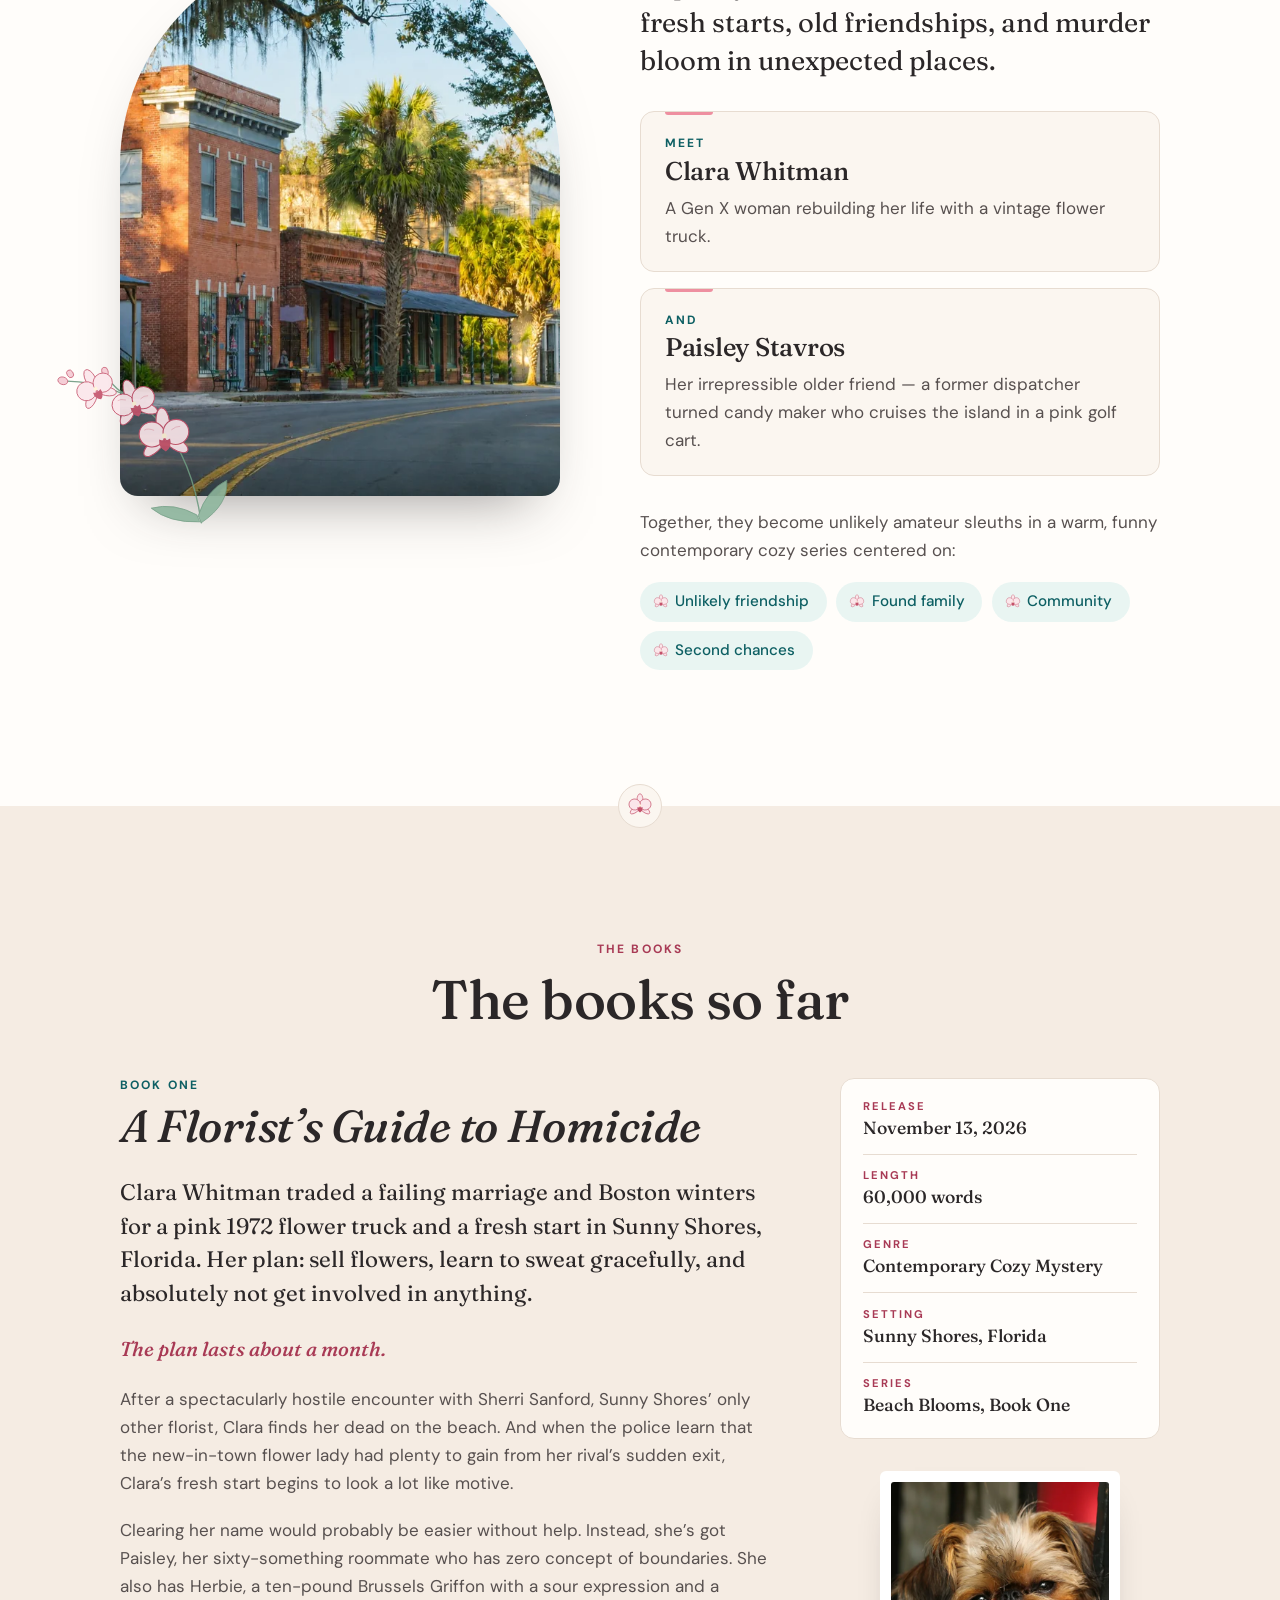
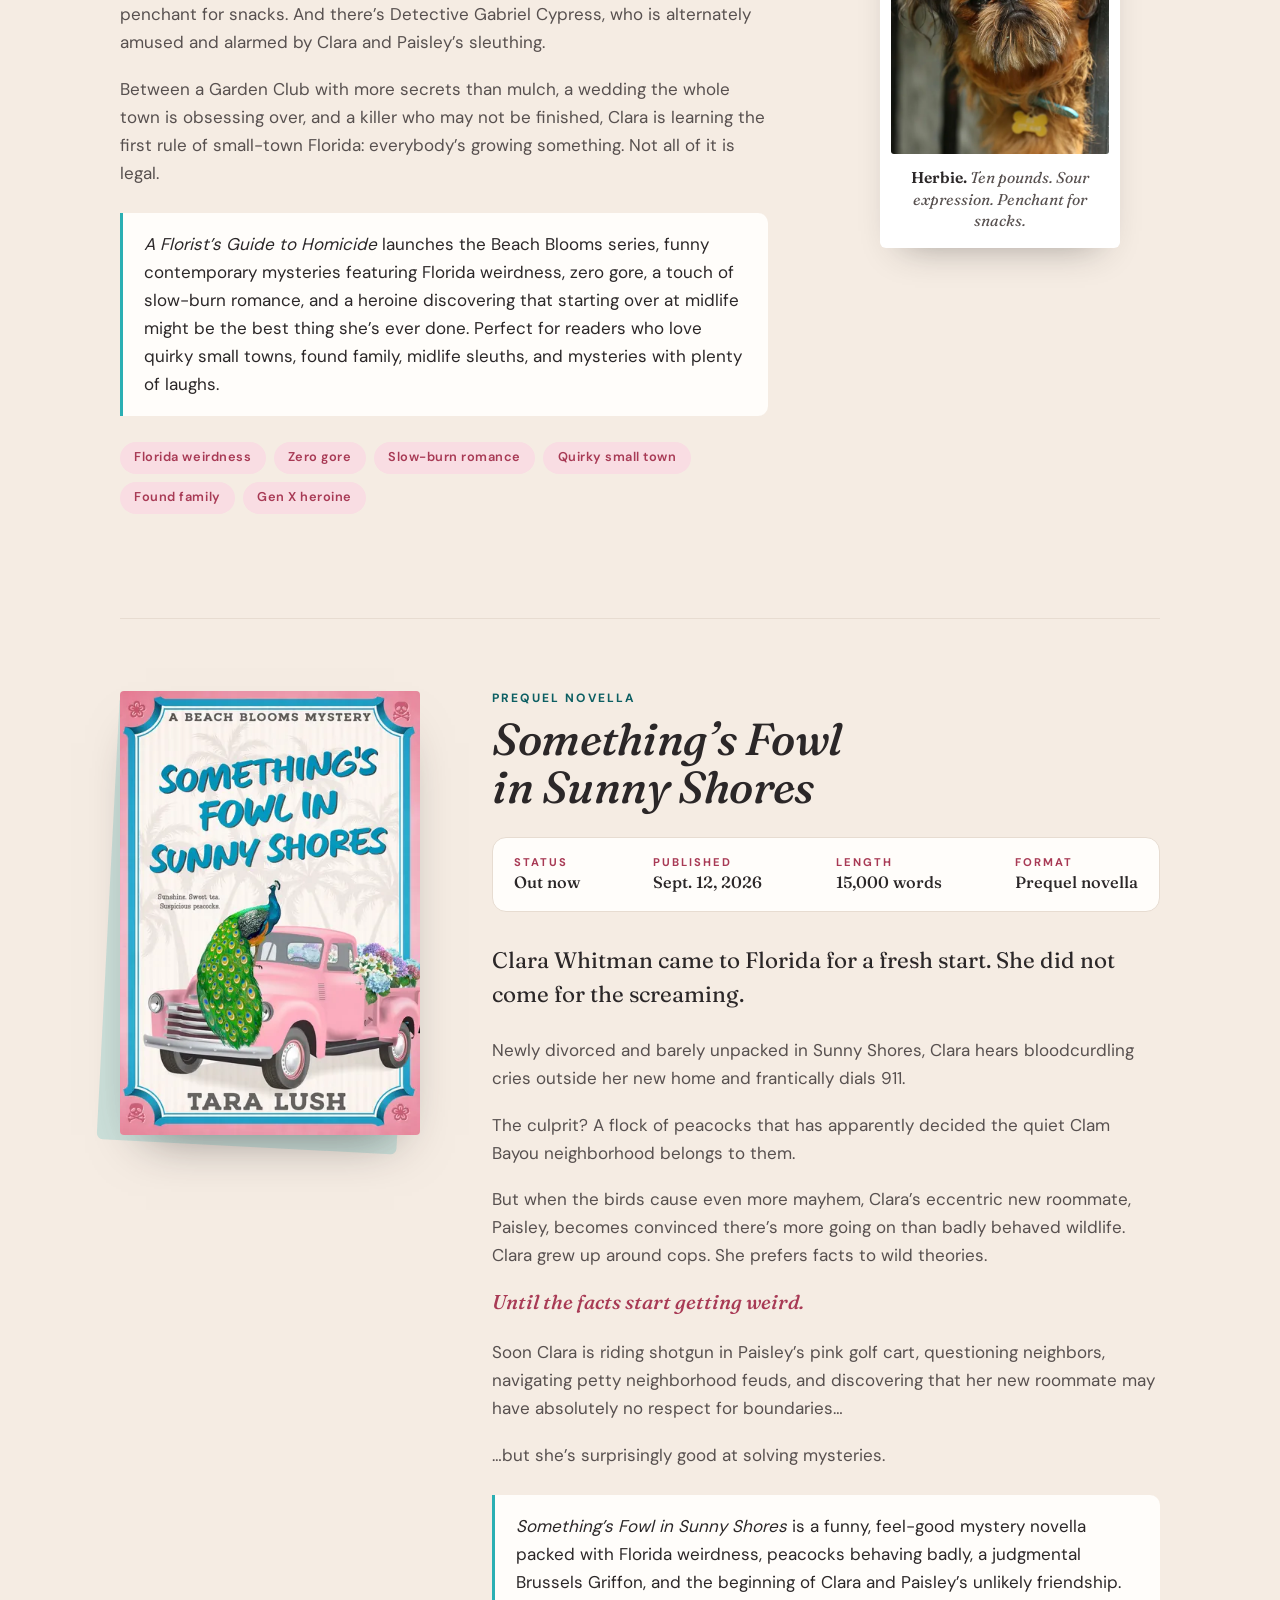
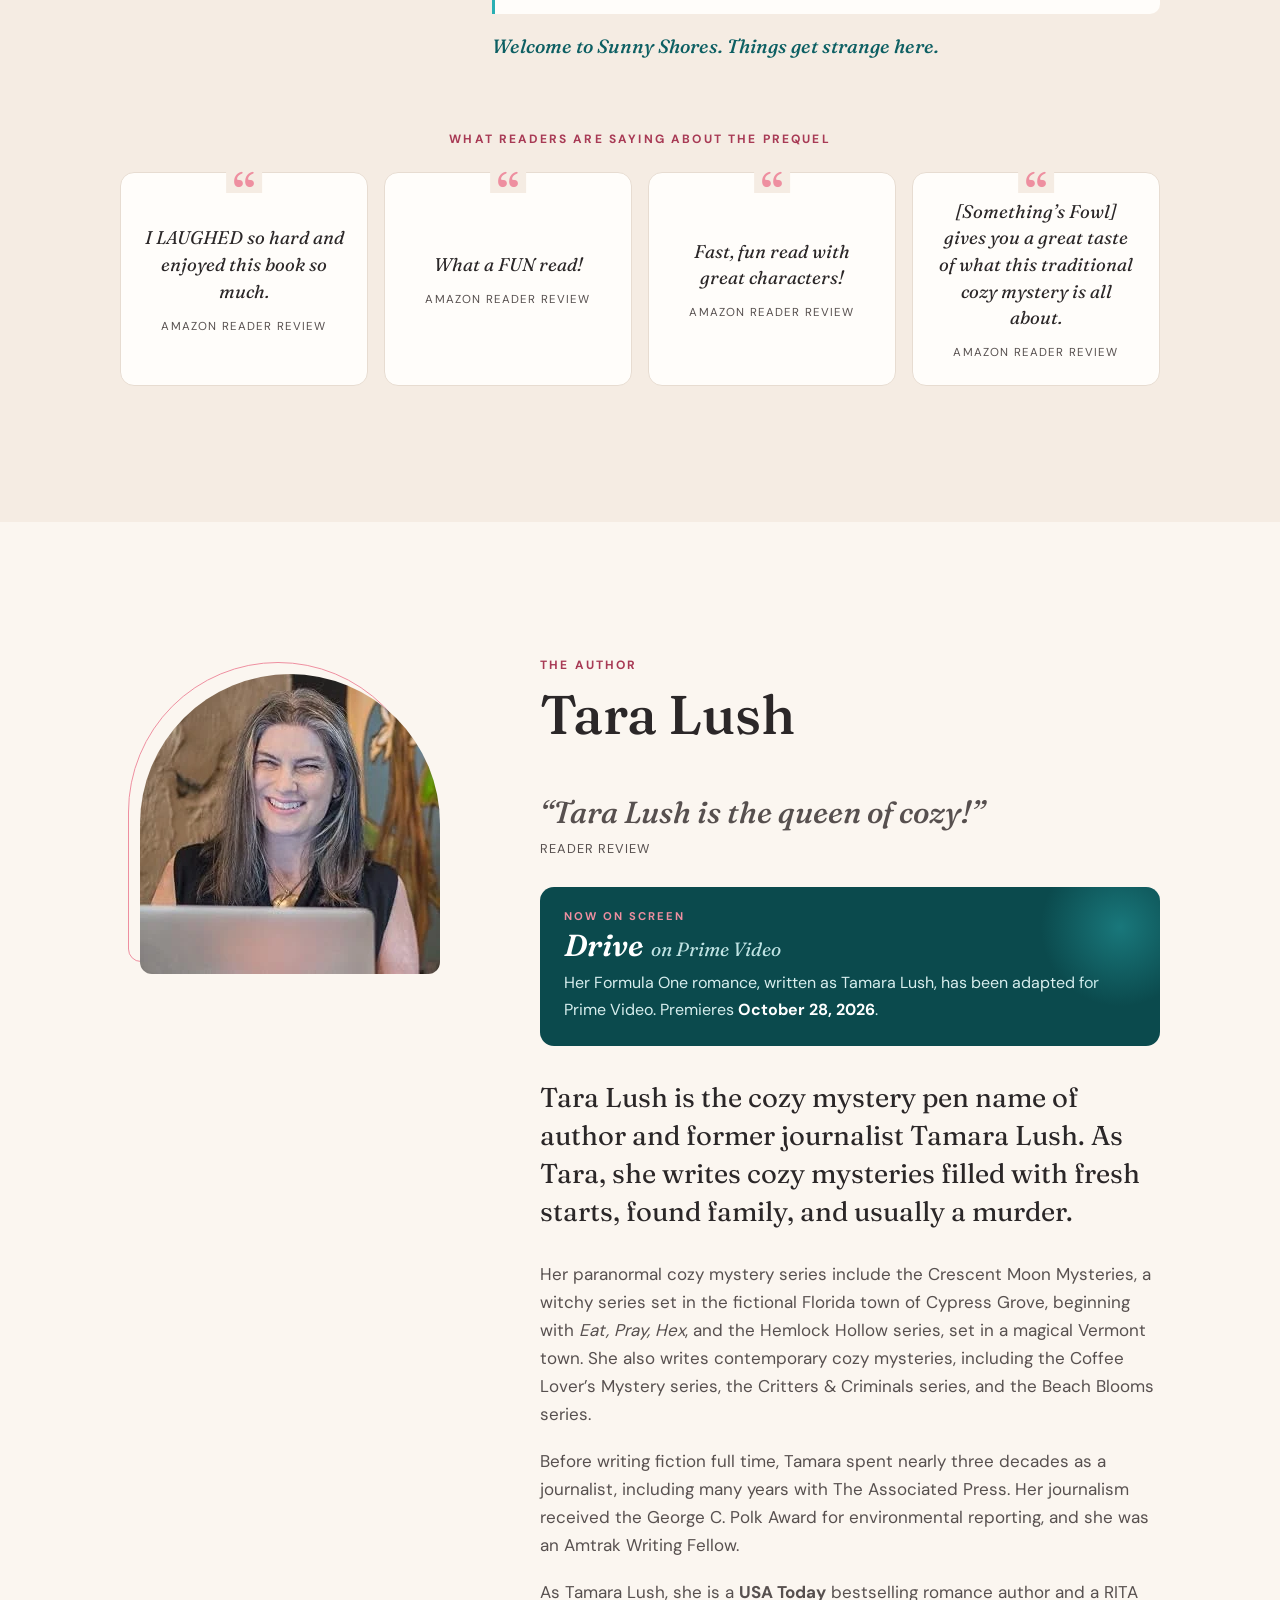
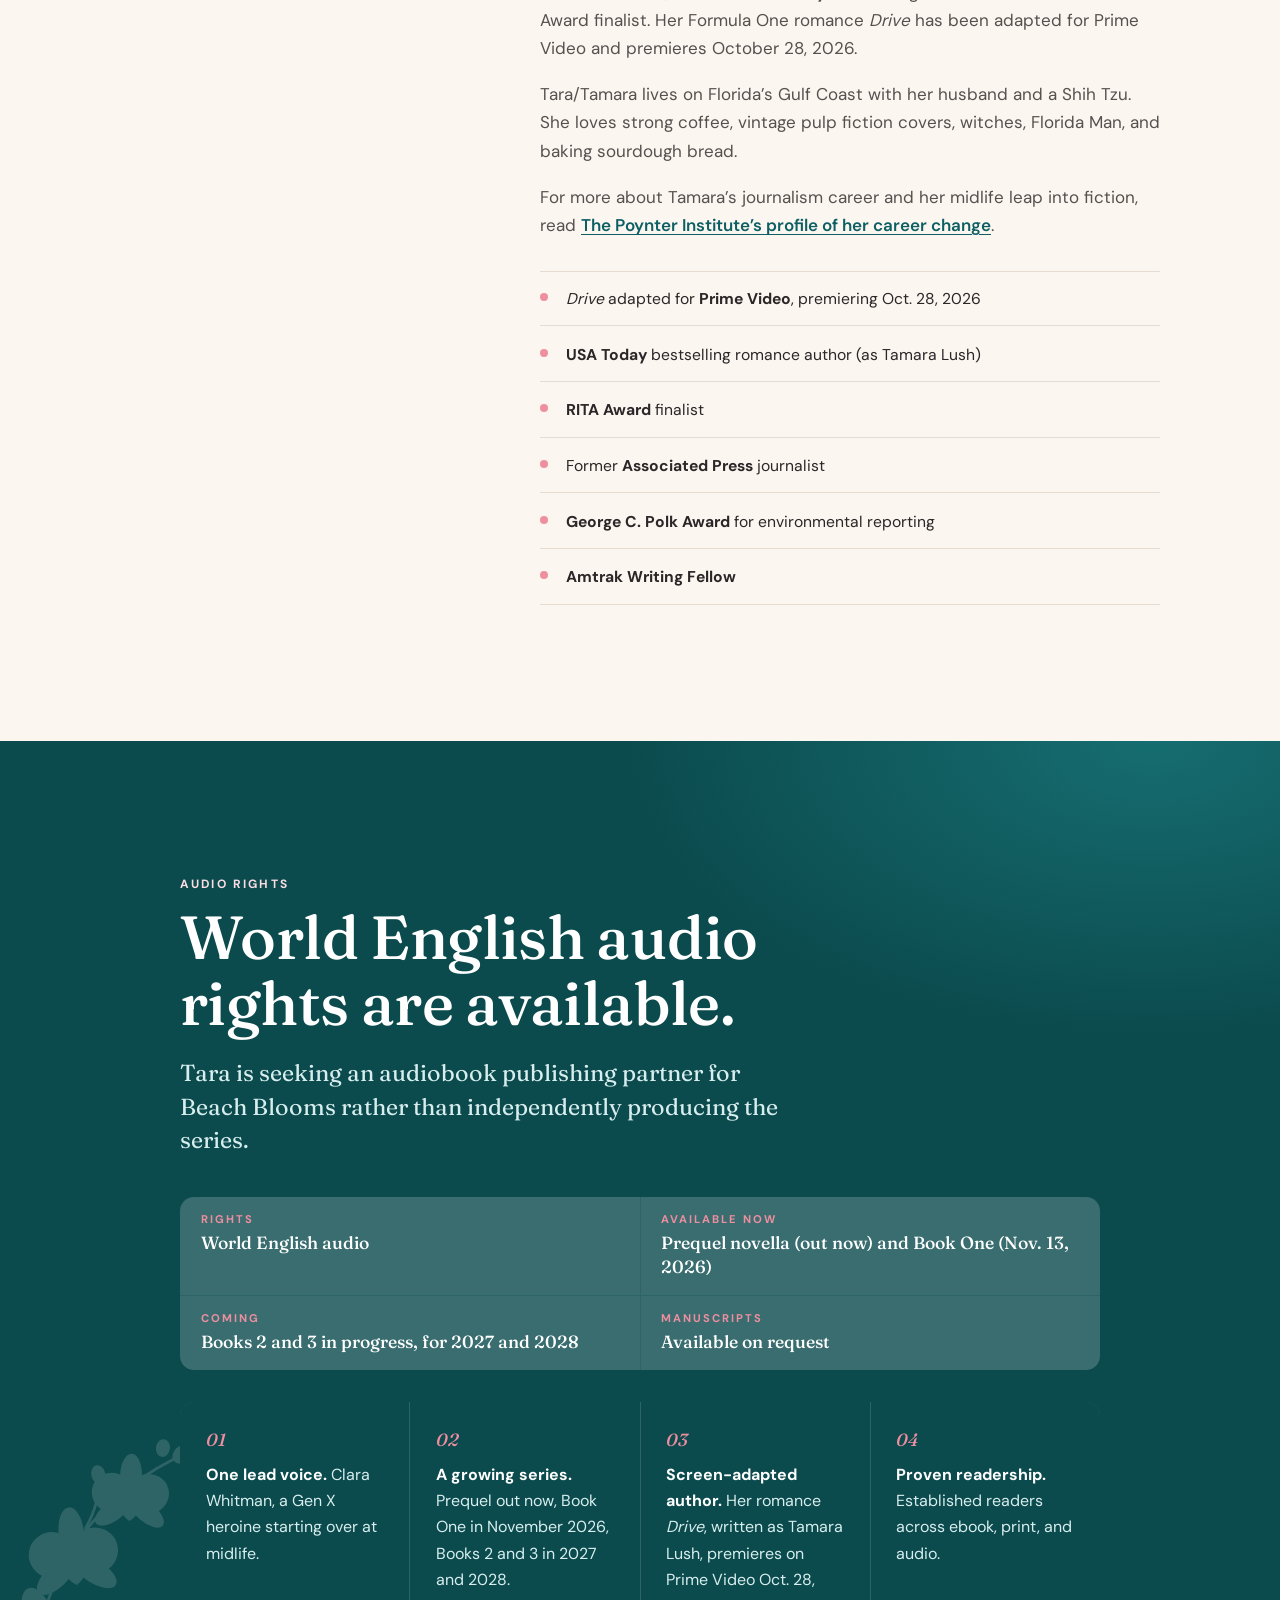
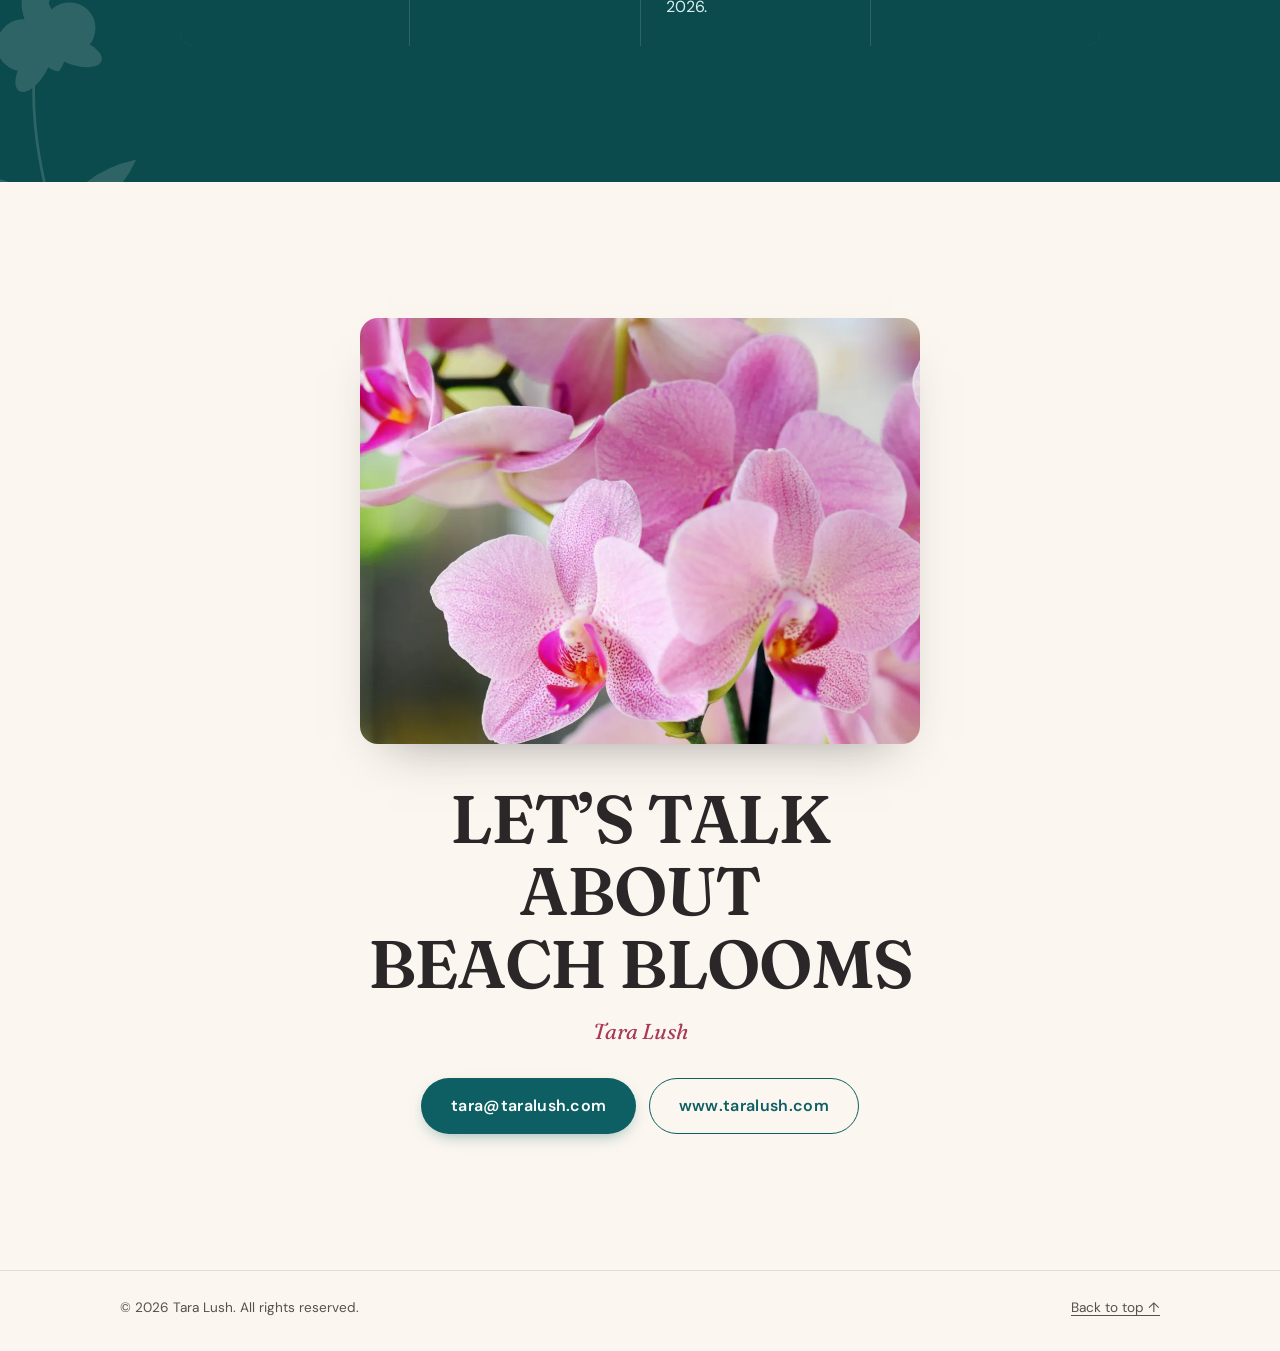
==== commit a3a22c72: "Add files via upload" ====
--- a/index.html
+++ b/index.html
@@ -6,6 +6,8 @@
   <title>Beach Blooms — Audio Rights | Tara Lush</title>
   <meta name="description" content="A Florist's Guide to Homicide, Book One in the Beach Blooms series — a new Florida cozy mystery series from USA Today bestselling author Tara Lush. Audio rights available.">
   <meta name="theme-color" content="#FBF6F0">
+  <!-- Private pitch page: ask search engines not to list or follow it -->
+  <meta name="robots" content="noindex, nofollow">
 
   <!-- =========================================================
        OPEN GRAPH / SOCIAL PREVIEW
@@ -19,7 +21,7 @@
   <meta property="og:type" content="website">
   <meta property="og:site_name" content="Tara Lush">
   <meta property="og:title" content="Beach Blooms — Audio Rights Available">
-  <meta property="og:description" content="Two midlife women. A vintage flower truck. A pink golf cart. And murder. A new Florida cozy mystery series from USA Today bestselling author Tara Lush.">
+  <meta property="og:description" content="A Gen X florist. Her sixty-something sidekick. A vintage flower truck. A pink golf cart. And murder. A new Florida cozy mystery series from Tara Lush, the cozy pen name of USA Today bestselling author Tamara Lush.">
   <meta property="og:url" content="https://taralush.github.io/beach-blooms/">
   <meta property="og:image" content="https://taralush.github.io/beach-blooms/og-image.jpg">
   <meta property="og:image:width" content="1200">
@@ -27,7 +29,7 @@
   <meta property="og:image:alt" content="Cover of A Florist's Guide to Homicide by Tara Lush, with the words Audio Rights Available">
   <meta name="twitter:card" content="summary_large_image">
   <meta name="twitter:title" content="Beach Blooms — Audio Rights Available">
-  <meta name="twitter:description" content="Two midlife women. A vintage flower truck. A pink golf cart. And murder.">
+  <meta name="twitter:description" content="A Gen X florist. Her sixty-something sidekick. A vintage flower truck. A pink golf cart. And murder.">
   <meta name="twitter:image" content="https://taralush.github.io/beach-blooms/og-image.jpg">
 
   <!-- =========================================================
@@ -77,7 +79,7 @@
           <p class="hero-lede">A new Florida cozy mystery series from Tara Lush, the cozy pen name of <strong>USA Today</strong> bestselling author Tamara&nbsp;Lush.</p>
 
           <blockquote class="hook">
-            <p>Two midlife women. A vintage flower truck. A pink golf cart. <span>And murder.</span></p>
+            <p>A Gen X florist. Her sixty&#8209;something sidekick. A vintage flower truck. A pink golf cart. <span>And murder.</span></p>
           </blockquote>
 
           <div class="hero-actions">
@@ -125,7 +127,7 @@
     <section class="section series" id="series" aria-labelledby="series-title">
       <div class="wrap series-grid">
         <!-- =====================================================
-             FEATURED PHOTO: small-town Florida street at sunset
+             FEATURED PHOTO: small-town Florida street (Canva)
              Files: truck-blooms-600/1000 (.webp + .jpg)
              ===================================================== -->
         <figure class="series-photo reveal">
@@ -136,7 +138,7 @@
                  srcset="truck-blooms-600.jpg 600w, truck-blooms-1000.jpg 1000w"
                  sizes="(min-width: 960px) 440px, 90vw"
                  width="600" height="750" loading="lazy" decoding="async"
-                 alt="A palm-lined small-town Florida main street under a pink and orange sunset.">
+                 alt="Brick storefronts, palms and Spanish moss on a quiet small-town Florida street.">
           </picture>
         </figure>
 
@@ -163,7 +165,7 @@
 
           <p class="reveal muted">Together, they become unlikely amateur sleuths in a warm, funny contemporary cozy series centered on:</p>
           <ul class="pillars reveal">
-            <li>Midlife friendship</li>
+            <li>Unlikely friendship</li>
             <li>Found family</li>
             <li>Community</li>
             <li>Second chances</li>
@@ -197,7 +199,7 @@
             </div>
 
             <ul class="chips reveal" aria-label="Reader appeal">
-              <li>Florida weirdness</li><li>Zero gore</li><li>Slow-burn romance</li><li>Quirky small town</li><li>Found family</li><li>Midlife sleuths</li>
+              <li>Florida weirdness</li><li>Zero gore</li><li>Slow-burn romance</li><li>Quirky small town</li><li>Found family</li><li>Gen X heroine</li>
             </ul>
           </div>
 
